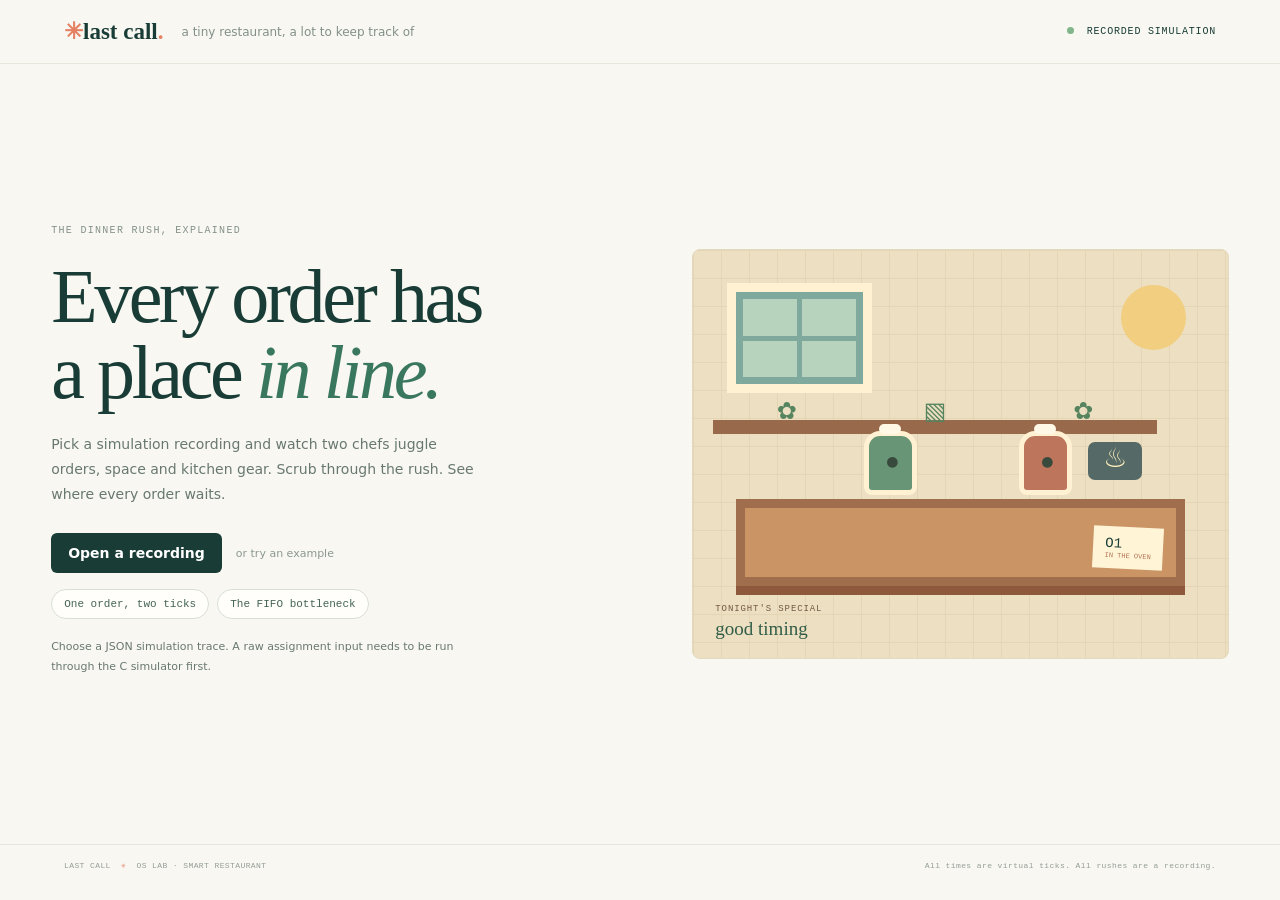
==== web/index.html @ d04eee97 "feat(viewer): add browser restaurant trace visualization" ====
<!doctype html>
<html lang="en">
<head>
  <meta charset="utf-8">
  <meta name="viewport" content="width=device-width, initial-scale=1">
  <meta name="theme-color" content="#153a35">
  <title>Last Call — Restaurant Simulator</title>
  <link rel="stylesheet" href="styles.css">
  <script src="app.js" defer></script>
</head>
<body>
  <header class="topbar">
    <a class="brand" href="#home" aria-label="Last Call home"><span class="brand-mark">✳</span><span>last call<span class="brand-dot">.</span></span></a>
    <span class="top-note">a tiny restaurant, a lot to keep track of</span>
    <span class="live-chip"><span></span> RECORDED SIMULATION</span>
  </header>

  <main id="app">
    <section id="welcome" class="welcome">
      <div class="welcome-copy">
        <span class="eyebrow">THE DINNER RUSH, EXPLAINED</span>
        <h1>Every order has<br>a place <em>in line.</em></h1>
        <p>Pick a simulation recording and watch two chefs juggle orders, space and kitchen gear. Scrub through the rush. See where every order waits.</p>
        <div class="welcome-actions">
          <label class="primary-button upload-button">Open a recording<input id="file-input" type="file" accept=".json,.txt,application/json,text/plain" multiple></label>
          <span class="or-label">or try an example</span>
        </div>
        <div id="example-list" class="example-list" aria-label="Example simulations"></div>
        <p class="file-hint">Choose a JSON simulation trace. A raw assignment input needs to be run through the C simulator first.</p>
      </div>
      <div class="welcome-art" aria-hidden="true">
        <div class="sun"></div><div class="art-window"><span></span><span></span><span></span><span></span></div>
        <div class="shelf"><i>✿</i><i>▧</i><i>✿</i></div>
        <div class="counter"></div><div class="chef chef-one"><b>●</b><i></i></div><div class="chef chef-two"><b>●</b><i></i></div>
        <div class="pot"><span>♨</span></div><div class="order-ticket">O1 <small>IN THE OVEN</small></div>
        <div class="art-caption">TONIGHT'S SPECIAL <b>good timing</b></div>
      </div>
    </section>

    <section id="simulator" class="simulator hidden" aria-label="Simulation viewer">
      <div class="sim-heading">
        <div><button id="back-button" class="back-button">← All cases</button><div class="title-row"><h1 id="run-title">Dinner service</h1><span id="origin-badge" class="origin-badge">SYNTHETIC EXAMPLE</span></div><p id="run-meta" class="run-meta"></p></div>
        <div class="header-buttons"><button id="load-more" class="secondary-button">＋ Load another</button><label class="icon-button" title="Download this trace">↓<input id="download-input" type="button" hidden></label></div>
      </div>
      <div class="sim-grid">
        <section class="scene-card card">
          <div class="card-heading"><div><span class="eyebrow">THE FLOOR</span><h2>Kitchen cam</h2></div><span id="time-chip" class="time-chip">TICK 0</span></div>
          <div class="restaurant-scene" id="restaurant-scene">
            <div class="scene-label label-pass">PICKUP PASS</div><div class="scene-label label-kitchen">KITCHEN</div>
            <div class="pass-shelf"><span>○</span><span>○</span><span>○</span></div>
            <div class="wall-tile tile-a"></div><div class="wall-tile tile-b"></div>
            <div class="kitchen-counter"></div>
            <div class="appliances" id="appliances"></div>
            <div class="chef-station station-one"><span class="station-name">CHEF 01</span><div id="chef-0" class="chef-token"><span class="chef-hat">✦</span><span class="chef-face">●</span><span class="chef-apron">O1</span></div><span id="chef-status-0" class="station-status">AT THE PASS</span></div>
            <div class="chef-station station-two"><span class="station-name">CHEF 02</span><div id="chef-1" class="chef-token chef-alt"><span class="chef-hat">✦</span><span class="chef-face">●</span><span class="chef-apron">—</span></div><span id="chef-status-1" class="station-status">AT THE PASS</span></div>
            <div class="tables-area"><span class="area-label">TABLES</span><div id="table-art" class="tables-art"></div></div>
            <div class="queue-area"><span class="area-label">WAITING FOR A CHEF</span><div id="queue-tokens" class="queue-tokens"></div></div>
            <div class="door"><span>IN</span><i>↘</i></div><div class="plant plant-one">♣</div><div class="plant plant-two">♣</div>
          </div>
          <div class="legend"><span><i class="dot dot-cooking"></i>Cooking</span><span><i class="dot dot-ready"></i>Ready</span><span><i class="dot dot-waiting"></i>Waiting</span><span><i class="dot dot-done"></i>Served</span></div>
        </section>

        <aside class="side-column">
          <section class="card orders-card"><div class="card-heading"><div><span class="eyebrow">THE TICKETS</span><h2>Orders <span id="order-count" class="count-pill">0</span></h2></div><button id="sort-button" class="text-button" title="Toggle order sorting">BY ARRIVAL ↕</button></div><div id="order-list" class="order-list"></div></section>
          <section class="card event-card"><div class="card-heading"><div><span class="eyebrow">FROM THE PASS</span><h2>What just happened</h2></div></div><div id="event-list" class="event-list"></div></section>
        </aside>

        <section class="card memory-card"><div class="card-heading"><div><span class="eyebrow">A2 · CONTIGUOUS ALLOCATION</span><h2>Restaurant space</h2></div><span class="micro-note">slots stay reserved until an order is done</span></div><div id="memory-pools" class="memory-pools"></div></section>
        <section class="card equipment-card"><div class="card-heading"><div><span class="eyebrow">A3 · SHARED EQUIPMENT</span><h2>Kitchen gear</h2></div><span id="resource-summary" class="micro-note"></span></div><div id="resource-list" class="resource-list"></div><div id="worker-evidence" class="worker-evidence hidden"></div></section>
      </div>

      <section class="card playback-card">
        <div class="playback-top"><div class="time-readout"><span class="eyebrow">SIMULATION TIME</span><strong id="time-display">00</strong><span class="time-unit">TICKS</span></div><div class="playback-controls"><button id="restart-button" class="control-button" aria-label="Restart" title="Restart">↺</button><button id="step-back-button" class="control-button" aria-label="Previous frame" title="Previous frame">←</button><button id="play-button" class="play-button" aria-label="Play">▶</button><button id="step-button" class="control-button" aria-label="Next frame" title="Next frame">→</button><button id="speed-button" class="speed-button" title="Change playback speed">1×</button></div><span id="frame-count" class="frame-count">FRAME 1 / 1</span></div>
        <input id="timeline" class="timeline" type="range" min="0" max="0" value="0" aria-label="Simulation frame">
        <div class="timeline-labels"><span>ORDER OF EVENTS</span><span id="timeline-end">END OF SERVICE</span></div>
      </section>
      <section class="results-strip"><div class="results-title"><span class="eyebrow">AFTER THE RUSH</span><strong>Run results</strong></div><div id="summary-stats" class="summary-stats"></div><button id="save-button" class="secondary-button save-button">↓ Save recording</button></section>
    </section>

    <div id="toast" class="toast" role="status" aria-live="polite"></div>
    <div id="case-modal" class="modal-backdrop hidden"><section class="case-modal card"><div class="card-heading"><div><span class="eyebrow">PICK A RECORDING</span><h2>Your dinner services</h2></div><button id="close-modal" class="control-button" aria-label="Close">×</button></div><div id="case-list" class="case-list"></div><label class="secondary-button upload-button modal-upload">＋ Open files<input id="modal-file-input" type="file" accept=".json,.txt,application/json,text/plain" multiple></label></section></div>
  </main>
  <footer><span>LAST CALL <i>✳</i> OS LAB · SMART RESTAURANT</span><span>All times are virtual ticks. All rushes are a recording.</span></footer>
</body>
</html>
---- web/styles.css ----
:root{--ink:#193d36;--paper:#f8f7f2;--card:#fffefa;--line:#e7e5dc;--green:#39775e;--muted:#829088;--mono:'Courier New',monospace;--serif:Georgia,serif;--sans:system-ui,sans-serif}*{box-sizing:border-box}body{margin:0;background:var(--paper);color:var(--ink);font:14px var(--sans)}.topbar{height:64px;display:flex;align-items:center;padding:0 5vw;border-bottom:1px solid var(--line);gap:18px}.brand{font:600 23px var(--serif);color:var(--ink);text-decoration:none}.brand-mark,.brand-dot{color:#e58163}.top-note{font-size:12px;color:var(--muted)}.live-chip{margin-left:auto;font:10px var(--mono);letter-spacing:.08em}.live-chip span{display:inline-block;width:7px;height:7px;border-radius:50%;background:#81b58b;margin-right:6px}.welcome,.simulator{max-width:1300px;margin:auto;padding:36px 4vw}.welcome{min-height:calc(100vh - 120px);display:grid;grid-template-columns:1fr .9fr;gap:45px;align-items:center}.eyebrow{font:10px var(--mono);letter-spacing:.13em;color:#849188}.welcome h1{font:500 clamp(48px,6vw,76px)/1 Georgia,serif;letter-spacing:-.045em;margin:22px 0}.welcome h1 em{color:var(--green)}.welcome-copy>p{max-width:430px;line-height:1.8;color:#687870}.welcome-actions{display:flex;align-items:center;gap:14px;margin-top:26px}.primary-button,.play-button{background:var(--ink);color:white;border:0;border-radius:6px;padding:12px 17px;font-weight:600;cursor:pointer}.upload-button{position:relative;overflow:hidden;display:inline-flex}.upload-button input{position:absolute;inset:0;opacity:0;cursor:pointer}.or-label,.file-hint{font-size:11px;color:#8b9890}.example-list{display:flex;gap:8px;flex-wrap:wrap;margin-top:16px}.example-chip{border:1px solid #d8dfd5;background:#fffefa;color:#456456;border-radius:18px;padding:8px 12px;font:11px var(--mono);cursor:pointer}.example-chip:hover{background:#e3f0e4}.file-hint{max-width:390px;line-height:1.6;margin-top:18px}.welcome-art{height:410px;position:relative;overflow:hidden;border:1px solid #e3d9bf;border-radius:8px;background-color:#eddfc1;background-image:linear-gradient(#e4d5b5 1px,transparent 1px),linear-gradient(90deg,#e4d5b5 1px,transparent 1px);background-size:28px 28px;image-rendering:pixelated}.sun{position:absolute;right:42px;top:35px;width:65px;height:65px;border-radius:50%;background:#f1ce80}.art-window{position:absolute;left:34px;top:33px;width:145px;height:110px;background:#80a99e;border:9px solid #fff1d1;display:grid;grid-template-columns:1fr 1fr;gap:5px;padding:7px}.art-window span{background:#b8d3bd}.shelf{position:absolute;top:170px;left:20px;width:83%;height:14px;background:#98694b;display:flex;justify-content:space-around}.shelf i{font-style:normal;font-size:24px;transform:translateY(-23px);color:#55845f}.counter{position:absolute;left:8%;right:8%;bottom:72px;height:87px;border:9px solid #a16e4d;background:#ca9464;box-shadow:0 9px #8e583d}.chef{position:absolute;bottom:163px;width:53px;height:64px;border:5px solid #fff1d1;border-radius:16px 16px 8px 8px;background:#689575}.chef b{position:absolute;top:17px;left:17px;color:#38493d}.chef i{position:absolute;top:-12px;left:10px;width:22px;height:10px;background:#fff8e7;border-radius:7px}.chef-one{left:32%}.chef-two{left:61%;background:#bd765c}.pot{position:absolute;right:16%;bottom:178px;width:54px;height:38px;border-radius:7px;background:#556967;text-align:center;color:#fff0bd;font-size:27px}.order-ticket{position:absolute;right:12%;bottom:89px;padding:9px 12px;background:#fff4d6;font:14px var(--mono);transform:rotate(3deg)}.order-ticket small{display:block;color:#b57457;font-size:7px}.art-caption{position:absolute;bottom:18px;left:22px;font:9px var(--mono);color:#735943;letter-spacing:.1em}.art-caption b{display:block;margin-top:4px;font:19px Georgia;color:#315d48;letter-spacing:0}.hidden{display:none!important}.simulator{padding-top:26px}.sim-heading{display:flex;justify-content:space-between;align-items:center;margin-bottom:19px}.back-button,.text-button{border:0;background:none;color:#76847c;cursor:pointer;font:11px var(--mono);padding:0}.back-button{margin-bottom:12px}.title-row{display:flex;align-items:center;gap:12px}.title-row h1{font:500 34px Georgia;margin:0}.origin-badge{font:9px var(--mono);border:1px solid #edd997;color:#8b7644;background:#fbf4dc;border-radius:12px;padding:5px 8px}.origin-badge.recorded{color:#477558;border-color:#b9d9bc;background:#e9f4e8}.run-meta{color:#788780;font:10px var(--mono);margin:6px 0 0}.header-buttons{display:flex;gap:8px}.secondary-button,.icon-button{background:#fffefa;color:var(--ink);border:1px solid var(--line);border-radius:6px;padding:10px 13px;font-size:11px;cursor:pointer}.icon-button{width:38px;font-size:18px}.sim-grid{display:grid;grid-template-columns:minmax(0,1.7fr) minmax(260px,.8fr);gap:13px}.card{background:var(--card);border:1px solid var(--line);border-radius:8px;box-shadow:0 2px 5px #153a3507}.scene-card{grid-row:span 2;padding:17px}.card-heading{display:flex;justify-content:space-between;align-items:center;margin-bottom:13px}.card-heading h2{font:500 20px Georgia;margin:4px 0}.time-chip,.count-pill{background:#eff3e9;padding:5px 8px;border-radius:4px;color:#55735e;font:9px var(--mono)}.restaurant-scene{height:320px;position:relative;overflow:hidden;border:1px solid #e8dbbc;background-color:#f2e8d1;background-image:linear-gradient(#e9ddc3 1px,transparent 1px),linear-gradient(90deg,#e9ddc3 1px,transparent 1px);background-size:26px 26px}.scene-label,.area-label,.station-name,.station-status{font:8px var(--mono);letter-spacing:.1em;color:#7b755f}.label-pass{position:absolute;top:12px;left:16px}.pass-shelf{position:absolute;top:29px;left:13px;right:13px;height:23px;background:#a97752;color:#ffe9c1;display:flex;justify-content:space-around}.label-kitchen{position:absolute;top:69px;left:16px}.kitchen-counter{position:absolute;top:87px;left:10px;right:10px;height:89px;border:7px solid #9e694c;background:#d3a075}.appliances{position:absolute;right:14px;top:95px;display:flex;gap:6px}.appliance{width:53px;height:45px;background:#fff1d2;border:3px solid #9c805d;text-align:center;padding:4px 2px;color:#77654e;font:7px var(--mono)}.appliance .app-icon{display:block;font-size:15px;color:#64806a}.appliance.occupied{background:#ffe3a7;border-color:#d7834e}.chef-station{position:absolute;top:192px;width:94px;text-align:center}.station-one{left:22%}.station-two{left:53%}.station-name{display:block;margin-bottom:6px}.chef-token{width:46px;height:51px;margin:auto;position:relative;background:#6e9a73;border:4px solid #fff3d9;border-radius:13px 13px 8px 8px;box-shadow:0 3px #bc9a6f}.chef-alt{background:#bb765d}.chef-hat{position:absolute;top:-8px;left:12px;background:#fff8e7;border-radius:8px 8px 2px 2px;padding:1px 5px;color:#788c70}.chef-face{position:absolute;top:15px;left:18px;color:#384f3c}.chef-apron{position:absolute;bottom:3px;left:9px;color:white;font:8px var(--mono)}.station-status{display:block;margin-top:6px;font-size:7px}.chef-token.cooking{animation:bob .6s ease-in-out infinite alternate}.chef-token.blocked{filter:grayscale(.55);opacity:.7}.tables-area{position:absolute;bottom:15px;left:12px}.tables-art{display:flex;gap:6px;margin-top:5px}.table-mini{width:47px;height:22px;background:#c58d62;border:3px solid #956344;position:relative}.table-mini:before,.table-mini:after{content:'';position:absolute;bottom:-7px;width:4px;height:6px;background:#76543d}.table-mini:after{right:3px}.table-mini.used{background:#e7c66e}.queue-area{position:absolute;right:14px;bottom:13px;text-align:right}.queue-tokens{display:flex;gap:5px;justify-content:flex-end;margin-top:5px}.queue-token{background:#ffdfbf;border:1px solid #e6aa77;border-radius:4px;padding:5px 7px;font:9px var(--mono)}.door{position:absolute;bottom:0;left:46%;width:41px;height:77px;background:#a77a57;border:5px solid #f5e8cc;text-align:center;padding-top:7px;color:#fff0d8;font:8px var(--mono)}.door i{display:block;font-size:20px;font-style:normal}.plant{position:absolute;bottom:14px;color:#558263;font-size:23px}.plant-one{left:43%}.plant-two{right:3%}.legend{display:flex;gap:19px;padding-top:12px;color:#78857d;font-size:10px}.dot{display:inline-block;width:8px;height:8px;border-radius:3px;margin-right:5px}.dot-cooking{background:#6e9a73}.dot-ready{background:#80b6a0}.dot-waiting{background:#eab568}.dot-done{background:#aaa}.side-column{display:flex;flex-direction:column;gap:13px}.orders-card,.event-card,.memory-card,.equipment-card{padding:16px}.count-pill{margin-left:5px}.text-button{font-size:8px}.order-list{max-height:180px;overflow:auto}.order-row{display:grid;grid-template-columns:37px 1fr auto;gap:8px;align-items:center;padding:9px 0;border-top:1px solid #f0eee5}.order-stamp{font:10px var(--mono);color:#456859}.order-detail{font-size:10px;color:#849087}.state-badge{font:8px var(--mono);border-radius:10px;padding:4px 7px;background:#eff3e9;color:#53705b}.state-RUNNING{background:#e2f0df;color:#3f754c}.state-READY{background:#e4f2ed;color:#45816a}.state-BLOCKED_MEMORY,.state-BLOCKED_RESOURCE{background:#fbedd7;color:#a27135}.state-TERMINATED{background:#eee;color:#777}.state-NEW{background:#eff0f4;color:#70758a}.event-card{min-height:135px}.event-list{max-height:150px;overflow:auto}.event-row{display:grid;grid-template-columns:31px 1fr;gap:7px;padding:6px 0;border-top:1px solid #f0eee5;font-size:10px;line-height:1.45}.event-time{font:9px var(--mono);color:#b17857}.event-type{font:8px var(--mono);color:#597b66}.memory-card{grid-column:1}.micro-note{color:#919b93;font-size:9px}.memory-pools{display:grid;grid-template-columns:1fr 1fr;gap:20px}.pool-name{display:flex;justify-content:space-between;font:9px var(--mono);margin:4px 0 7px}.pool-slots{display:flex;gap:4px}.memory-slot{flex:1;min-width:20px;height:38px;border:1px solid #d8ddd3;background:#f5f6ef;border-radius:4px;display:grid;place-content:center;text-align:center;font:8px var(--mono);color:#506f59}.memory-slot.owned{background:#dcebd8;border-color:#a9c59f}.memory-slot.table-owned{background:#f4e5c4;border-color:#dac286}.memory-slot span{font-size:6px;color:#818b7c;margin-top:2px}.equipment-card{grid-column:2}.resource-list{display:grid;grid-template-columns:repeat(2,1fr);gap:7px}.resource-tile{border:1px solid var(--line);border-radius:5px;padding:9px;min-height:55px;background:#fffdf7}.resource-tile.held{background:#fff2d7;border-color:#e1bd79}.resource-name{font:8px var(--mono);color:#64786b}.resource-owner{font-size:10px;margin-top:5px;color:#9a8050}.resource-owner strong{color:var(--ink)}.worker-evidence{border-top:1px solid var(--line);margin-top:10px;padding-top:9px;font:8px/1.7 var(--mono);color:#738176}.playback-card{padding:13px 18px;margin-top:13px}.playback-top{display:flex;align-items:center;gap:20px}.time-readout{display:grid;grid-template-columns:auto auto auto;align-items:baseline;gap:6px;min-width:170px}.time-readout .eyebrow{grid-column:1/-1}.time-readout strong{font:25px var(--mono)}.time-unit,.frame-count{font:8px var(--mono);color:#88958d}.playback-controls{display:flex;align-items:center;gap:5px}.control-button,.speed-button{background:#fffefa;border:1px solid var(--line);width:31px;height:30px;border-radius:5px;color:#597064;font-size:14px;cursor:pointer}.play-button{padding:7px 14px;border-radius:5px}.speed-button{width:42px;font:9px var(--mono)}.frame-count{margin-left:auto}.timeline{display:block;width:100%;height:14px;margin:12px 0 4px;accent-color:#52866b;cursor:pointer}.timeline-labels{display:flex;justify-content:space-between;color:#97a199;font:8px var(--mono);letter-spacing:.06em}.results-strip{display:flex;align-items:center;gap:20px;padding:16px 3px 8px}.results-title{min-width:115px}.results-title strong{display:block;font:17px Georgia;margin-top:3px}.summary-stats{display:flex;gap:0;flex:1}.stat{padding:0 14px;border-left:1px solid var(--line)}.stat:first-child{border:0;padding-left:0}.stat span{display:block;font:8px var(--mono);color:#8d9891}.stat strong{display:block;font:17px Georgia;margin-top:4px}.save-button{white-space:nowrap}.toast{position:fixed;bottom:25px;left:50%;transform:translate(-50%,15px);padding:11px 16px;border-radius:6px;background:#183c36;color:white;font-size:11px;opacity:0;pointer-events:none;transition:.2s;z-index:10}.toast.show{opacity:1;transform:translate(-50%,0)}.modal-backdrop{position:fixed;inset:0;background:#183c3666;z-index:8;display:grid;place-items:center;padding:18px}.case-modal{width:min(490px,100%);padding:20px}.case-list{max-height:45vh;overflow:auto;margin-bottom:14px}.case-choice{width:100%;text-align:left;background:white;border:1px solid var(--line);padding:12px;margin-top:7px;border-radius:6px;cursor:pointer;color:var(--ink)}.case-choice:hover{background:#f3f5ec}.case-choice small{display:block;color:#89948d;margin-top:5px;font:9px var(--mono)}.modal-upload{cursor:pointer}footer{border-top:1px solid var(--line);padding:16px 5vw;display:flex;justify-content:space-between;color:#939d95;font:8px var(--mono);letter-spacing:.05em}footer i{color:#e58163;font-style:normal;margin:0 5px}@keyframes bob{to{transform:translateY(-3px)}}@media(max-width:850px){.welcome{grid-template-columns:1fr;gap:8px;padding-top:28px}.welcome-art{height:330px;max-width:550px;width:100%;margin:auto}.sim-grid{grid-template-columns:1fr}.scene-card{grid-row:auto}.memory-card,.equipment-card{grid-column:auto}.side-column{display:grid;grid-template-columns:1fr 1fr}.summary-stats{overflow-x:auto}.stat{white-space:nowrap}}@media(max-width:570px){.top-note{display:none}.welcome h1{font-size:53px}.welcome-art{height:280px}.sim-heading{align-items:flex-start}.title-row{display:block}.title-row h1{font-size:28px}.origin-badge{display:inline-block;margin-top:7px}.header-buttons .secondary-button{font-size:0}.header-buttons .secondary-button:after{content:'＋';font-size:16px}.restaurant-scene{height:300px}.appliance{width:46px}.side-column{grid-template-columns:1fr}.playback-top{gap:9px;flex-wrap:wrap}.time-readout{min-width:115px}.frame-count{font-size:7px}.results-strip{flex-wrap:wrap;gap:12px}.summary-stats{order:3;width:100%;flex-basis:100%}.stat{padding:0 9px}footer{gap:10px;line-height:1.6}footer span:last-child{text-align:right}}
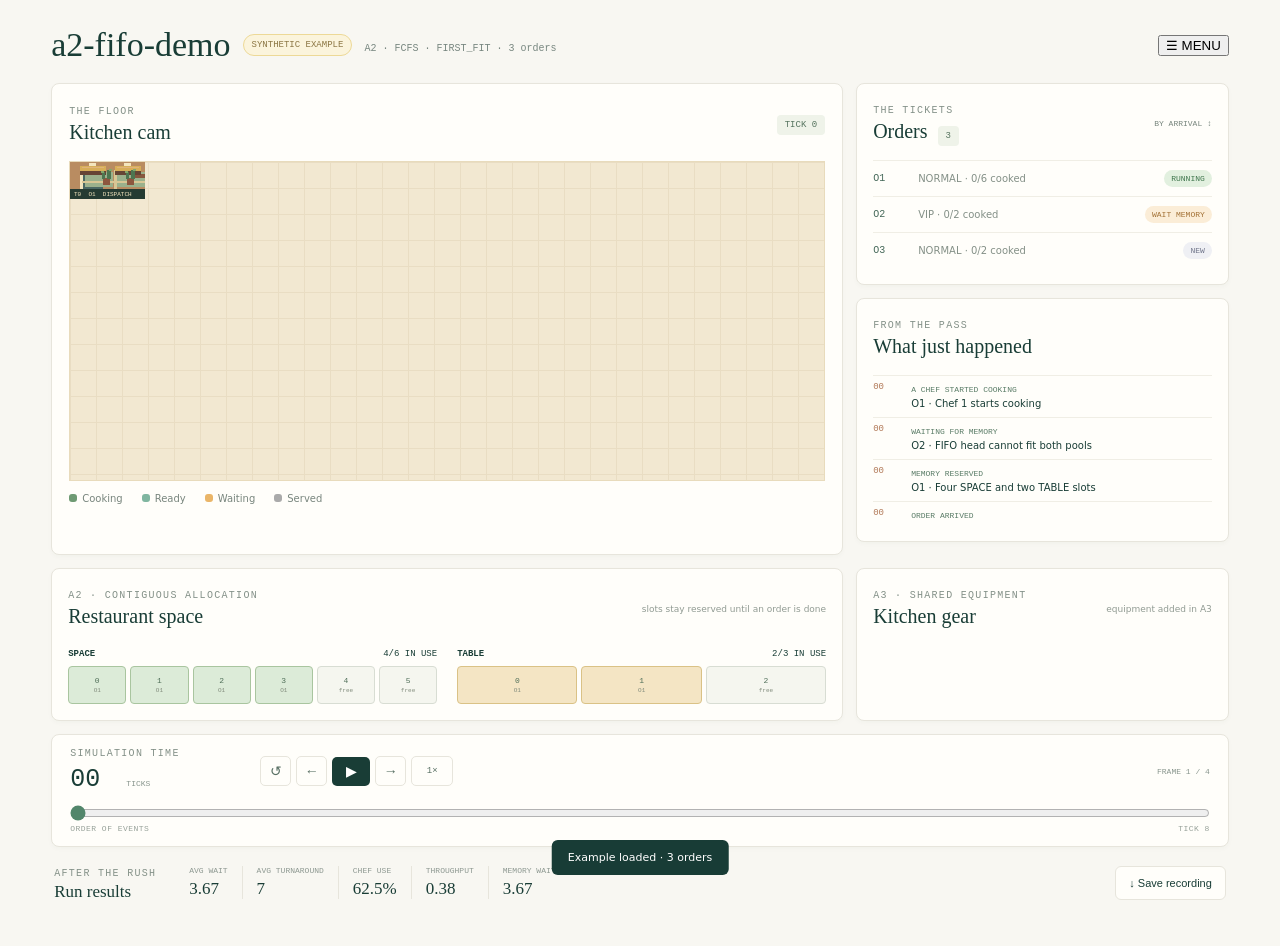
==== commit b1be5e54: "fix(viewer): load bundled examples from file URLs" ====
--- a/web/index.html
+++ b/web/index.html
@@ -6,57 +6,22 @@
   <meta name="theme-color" content="#153a35">
   <title>Last Call — Restaurant Simulator</title>
   <link rel="stylesheet" href="styles.css">
+  <script src="examples.js" defer></script>
   <script src="app.js" defer></script>
 </head>
 <body>
-  <header class="topbar">
-    <a class="brand" href="#home" aria-label="Last Call home"><span class="brand-mark">✳</span><span>last call<span class="brand-dot">.</span></span></a>
-    <span class="top-note">a tiny restaurant, a lot to keep track of</span>
-    <span class="live-chip"><span></span> RECORDED SIMULATION</span>
-  </header>
+  <main id="app">
+    <section id="welcome" class="welcome hidden"><label class="primary-button upload-button">Open a recording<input id="file-input" type="file" accept=".json,.txt,application/json,text/plain" multiple></label><div id="example-list" class="example-list" aria-label="Example simulations"></div></section>
 
-  <main id="app">
-    <section id="welcome" class="welcome">
-      <div class="welcome-copy">
-        <span class="eyebrow">THE DINNER RUSH, EXPLAINED</span>
-        <h1>Every order has<br>a place <em>in line.</em></h1>
-        <p>Pick a simulation recording and watch two chefs juggle orders, space and kitchen gear. Scrub through the rush. See where every order waits.</p>
-        <div class="welcome-actions">
-          <label class="primary-button upload-button">Open a recording<input id="file-input" type="file" accept=".json,.txt,application/json,text/plain" multiple></label>
-          <span class="or-label">or try an example</span>
-        </div>
-        <div id="example-list" class="example-list" aria-label="Example simulations"></div>
-        <p class="file-hint">Choose a JSON simulation trace. A raw assignment input needs to be run through the C simulator first.</p>
-      </div>
-      <div class="welcome-art" aria-hidden="true">
-        <div class="sun"></div><div class="art-window"><span></span><span></span><span></span><span></span></div>
-        <div class="shelf"><i>✿</i><i>▧</i><i>✿</i></div>
-        <div class="counter"></div><div class="chef chef-one"><b>●</b><i></i></div><div class="chef chef-two"><b>●</b><i></i></div>
-        <div class="pot"><span>♨</span></div><div class="order-ticket">O1 <small>IN THE OVEN</small></div>
-        <div class="art-caption">TONIGHT'S SPECIAL <b>good timing</b></div>
-      </div>
-    </section>
-
-    <section id="simulator" class="simulator hidden" aria-label="Simulation viewer">
+    <section id="simulator" class="simulator" aria-label="Simulation viewer">
       <div class="sim-heading">
-        <div><button id="back-button" class="back-button">← All cases</button><div class="title-row"><h1 id="run-title">Dinner service</h1><span id="origin-badge" class="origin-badge">SYNTHETIC EXAMPLE</span></div><p id="run-meta" class="run-meta"></p></div>
-        <div class="header-buttons"><button id="load-more" class="secondary-button">＋ Load another</button><label class="icon-button" title="Download this trace">↓<input id="download-input" type="button" hidden></label></div>
+        <div class="title-row"><h1 id="run-title">Dinner service</h1><span id="origin-badge" class="origin-badge">SYNTHETIC EXAMPLE</span><span id="run-meta" class="run-meta"></span></div>
+        <div class="header-buttons"><button id="load-more" class="menu-button">☰ MENU</button></div>
       </div>
       <div class="sim-grid">
         <section class="scene-card card">
           <div class="card-heading"><div><span class="eyebrow">THE FLOOR</span><h2>Kitchen cam</h2></div><span id="time-chip" class="time-chip">TICK 0</span></div>
-          <div class="restaurant-scene" id="restaurant-scene">
-            <div class="scene-label label-pass">PICKUP PASS</div><div class="scene-label label-kitchen">KITCHEN</div>
-            <div class="pass-shelf"><span>○</span><span>○</span><span>○</span></div>
-            <div class="wall-tile tile-a"></div><div class="wall-tile tile-b"></div>
-            <div class="kitchen-counter"></div>
-            <div class="appliances" id="appliances"></div>
-            <div class="chef-station station-one"><span class="station-name">CHEF 01</span><div id="chef-0" class="chef-token"><span class="chef-hat">✦</span><span class="chef-face">●</span><span class="chef-apron">O1</span></div><span id="chef-status-0" class="station-status">AT THE PASS</span></div>
-            <div class="chef-station station-two"><span class="station-name">CHEF 02</span><div id="chef-1" class="chef-token chef-alt"><span class="chef-hat">✦</span><span class="chef-face">●</span><span class="chef-apron">—</span></div><span id="chef-status-1" class="station-status">AT THE PASS</span></div>
-            <div class="tables-area"><span class="area-label">TABLES</span><div id="table-art" class="tables-art"></div></div>
-            <div class="queue-area"><span class="area-label">WAITING FOR A CHEF</span><div id="queue-tokens" class="queue-tokens"></div></div>
-            <div class="door"><span>IN</span><i>↘</i></div><div class="plant plant-one">♣</div><div class="plant plant-two">♣</div>
-          </div>
+          <div class="restaurant-scene"><canvas id="game-canvas" aria-label="Pixel-art top-down restaurant. Order names and states are also listed below."></canvas></div>
           <div class="legend"><span><i class="dot dot-cooking"></i>Cooking</span><span><i class="dot dot-ready"></i>Ready</span><span><i class="dot dot-waiting"></i>Waiting</span><span><i class="dot dot-done"></i>Served</span></div>
         </section>
 
@@ -78,8 +43,7 @@
     </section>
 
     <div id="toast" class="toast" role="status" aria-live="polite"></div>
-    <div id="case-modal" class="modal-backdrop hidden"><section class="case-modal card"><div class="card-heading"><div><span class="eyebrow">PICK A RECORDING</span><h2>Your dinner services</h2></div><button id="close-modal" class="control-button" aria-label="Close">×</button></div><div id="case-list" class="case-list"></div><label class="secondary-button upload-button modal-upload">＋ Open files<input id="modal-file-input" type="file" accept=".json,.txt,application/json,text/plain" multiple></label></section></div>
+    <div id="case-modal" class="modal-backdrop hidden"><section class="case-modal card"><div class="card-heading"><h2>Choose a recording</h2><button id="close-modal" class="control-button" aria-label="Close">×</button></div><div id="case-list" class="case-list"></div><label class="secondary-button upload-button modal-upload">＋ Open recording<input id="modal-file-input" type="file" accept=".json,.txt,application/json,text/plain" multiple></label></section></div>
   </main>
-  <footer><span>LAST CALL <i>✳</i> OS LAB · SMART RESTAURANT</span><span>All times are virtual ticks. All rushes are a recording.</span></footer>
 </body>
 </html>
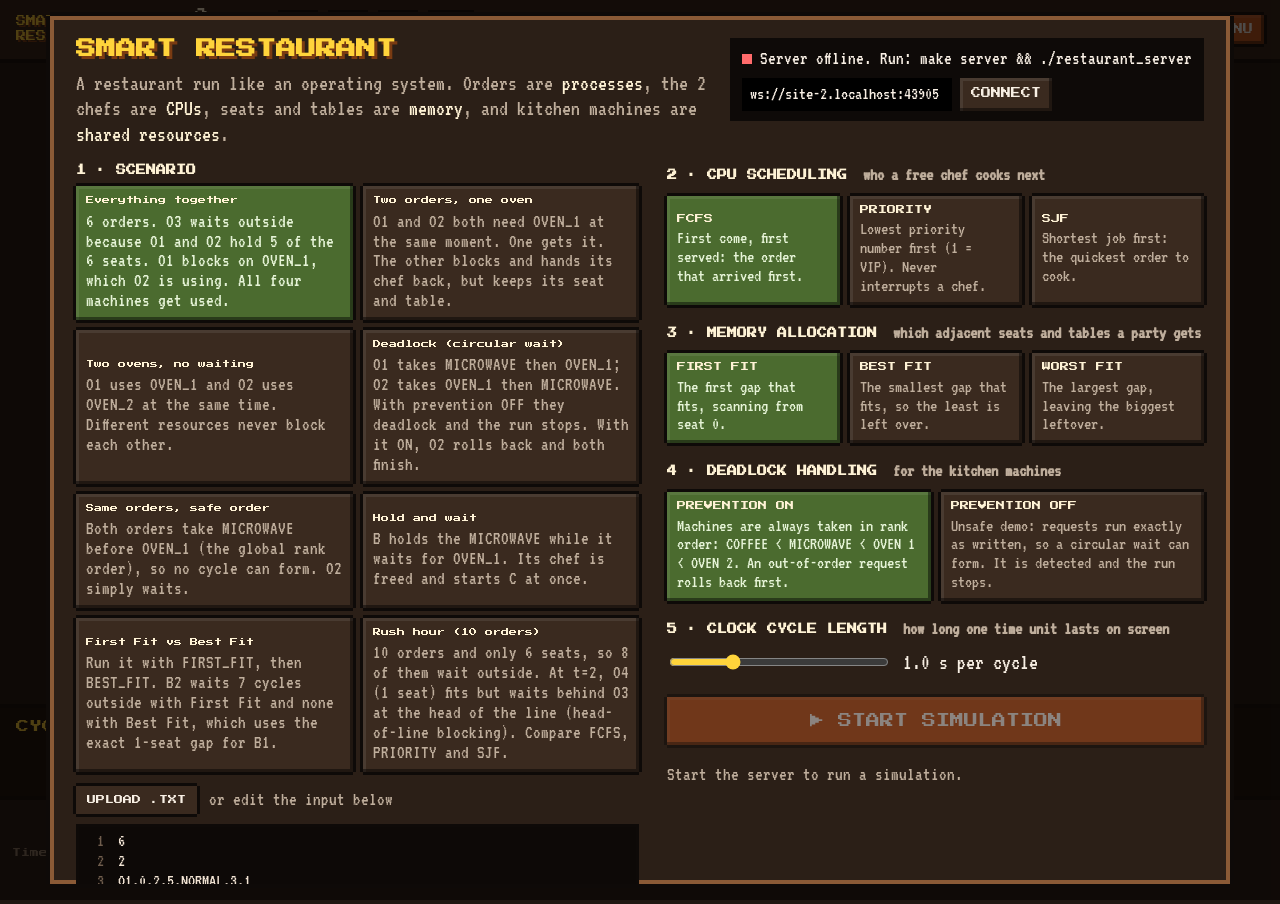
==== commit 11a9f38f: "feat(web): add pixel-art restaurant visualiser A full-screen pixel restaurant driven by restaurant_s" ====
--- a/web/index.html
+++ b/web/index.html
@@ -1,49 +1,181 @@
 <!doctype html>
 <html lang="en">
 <head>
-  <meta charset="utf-8">
-  <meta name="viewport" content="width=device-width, initial-scale=1">
-  <meta name="theme-color" content="#153a35">
-  <title>Last Call — Restaurant Simulator</title>
-  <link rel="stylesheet" href="styles.css">
-  <script src="examples.js" defer></script>
-  <script src="app.js" defer></script>
+<meta charset="utf-8">
+<meta name="viewport" content="width=device-width, initial-scale=1">
+<title>Smart Restaurant Simulator</title>
+<link rel="preconnect" href="https://fonts.googleapis.com">
+<link rel="preconnect" href="https://fonts.gstatic.com" crossorigin>
+<link href="https://fonts.googleapis.com/css2?family=Press+Start+2P&family=VT323&display=swap" rel="stylesheet">
+<link rel="stylesheet" href="style.css">
 </head>
 <body>
-  <main id="app">
-    <section id="welcome" class="welcome hidden"><label class="primary-button upload-button">Open a recording<input id="file-input" type="file" accept=".json,.txt,application/json,text/plain" multiple></label><div id="example-list" class="example-list" aria-label="Example simulations"></div></section>
+<div id="app">
+  <header id="hud">
+    <div class="brand">SMART<br>RESTAURANT</div>
+    <div class="clock" title="Simulated time: one cycle = one time unit">
+      <div class="clock-top"><span class="clock-label">CLOCK<br>CYCLE</span><span id="clockT">0</span><span id="clockEnd" class="muted">/ 0</span></div>
+      <div class="cycle-bar"><div id="cycleFill"></div></div>
+    </div>
+    <div class="controls">
+      <button id="btnRestart" title="Restart (R)" aria-label="Restart">⏮</button>
+      <button id="btnBack" title="Previous cycle (←)" aria-label="Previous cycle">◀</button>
+      <button id="btnPlay" class="primary" title="Play / pause (Space)" aria-label="Play">▶</button>
+      <button id="btnStep" title="Next cycle (→)" aria-label="Next cycle">▶|</button>
+    </div>
+    <label class="speed" title="How long one clock cycle lasts (− / +)">
+      <span class="speed-label">CYCLE<br>LENGTH</span>
+      <input id="speed" type="range" min="0.25" max="3" step="0.25" value="1">
+      <span id="speedVal">1.0 s/cycle</span>
+    </label>
+    <div class="badges" id="badges"></div>
+    <div class="toggles">
+      <button id="btnLog" title="Event log, orders, legend (L)">LOG</button>
+      <button id="btnGantt" class="on" title="Timeline (G)">TIMELINE</button>
+      <button id="btnMenu" class="primary" title="Settings (M)">MENU</button>
+    </div>
+  </header>
 
-    <section id="simulator" class="simulator" aria-label="Simulation viewer">
-      <div class="sim-heading">
-        <div class="title-row"><h1 id="run-title">Dinner service</h1><span id="origin-badge" class="origin-badge">SYNTHETIC EXAMPLE</span><span id="run-meta" class="run-meta"></span></div>
-        <div class="header-buttons"><button id="load-more" class="menu-button">☰ MENU</button></div>
+  <main id="stage">
+    <div id="sceneWrap"><canvas id="scene" aria-label="Restaurant scene"></canvas></div>
+    <aside id="drawer" hidden>
+      <div class="tabs">
+        <button data-tab="log" class="on">EVENT LOG</button>
+        <button data-tab="orders">ORDERS</button>
+        <button data-tab="legend">LEGEND</button>
       </div>
-      <div class="sim-grid">
-        <section class="scene-card card">
-          <div class="card-heading"><div><span class="eyebrow">THE FLOOR</span><h2>Kitchen cam</h2></div><span id="time-chip" class="time-chip">TICK 0</span></div>
-          <div class="restaurant-scene"><canvas id="game-canvas" aria-label="Pixel-art top-down restaurant. Order names and states are also listed below."></canvas></div>
-          <div class="legend"><span><i class="dot dot-cooking"></i>Cooking</span><span><i class="dot dot-ready"></i>Ready</span><span><i class="dot dot-waiting"></i>Waiting</span><span><i class="dot dot-done"></i>Served</span></div>
-        </section>
+      <div id="tab-log" class="tab"></div>
+      <div id="tab-orders" class="tab" hidden></div>
+      <div id="tab-legend" class="tab" hidden>
+        <h3>Who is who</h3>
+        <dl class="legend">
+          <dt>Customers</dt><dd>One party per order. Party size = seats needed (SPACE_REQ). Shirt colour = the order's colour, used everywhere.</dd>
+          <dt>Sign "3s 2t"</dt><dd>The party needs 3 seats side by side and 2 tables side by side.</dd>
+          <dt>Street</dt><dd>The memory queue (FIFO). Only the head of the line is tried; if it doesn't fit, everyone behind it waits.</dd>
+          <dt>Seats 0–5</dt><dd>The SPACE pool. A party sits on adjacent seats. Yellow dashed boxes = free gaps, green box = the gap the allocator chose.</dd>
+          <dt>Tables T0–T2</dt><dd>The TABLE pool. A table in the order's colour belongs to it. 0 tables = takeaway (a paper bag).</dd>
+          <dt>Ready queue</dt><dd>Tickets in the order the scheduler will pick them. The highlighted line on each ticket is what the scheduler looks at.</dd>
+          <dt>Chefs</dt><dd>The 2 CPUs. The bubble shows the order being cooked and its progress. A chef walks to a machine while the order uses it.</dd>
+          <dt>Machines</dt><dd>Shared resources, one user at a time. Light: green = free, red = in use, grey = not in this scenario. The badge shows the holder.</dd>
+          <dt>Red tags above a machine</dt><dd>Orders blocked waiting for that machine, first in line on the left. They keep their seats and anything they hold.</dd>
+          <dt>Wall clock</dt><dd>The hand sweeps once per clock cycle.</dd>
+        </dl>
+        <h3>Keys</h3>
+        <dl class="legend keys">
+          <dt>Space</dt><dd>play / pause</dd><dt>← →</dt><dd>previous / next cycle</dd>
+          <dt>− +</dt><dd>slower / faster</dd><dt>R</dt><dd>restart</dd>
+          <dt>M</dt><dd>menu</dd><dt>L</dt><dd>log</dd><dt>G</dt><dd>timeline</dd>
+        </dl>
+      </div>
+    </aside>
+  </main>
 
-        <aside class="side-column">
-          <section class="card orders-card"><div class="card-heading"><div><span class="eyebrow">THE TICKETS</span><h2>Orders <span id="order-count" class="count-pill">0</span></h2></div><button id="sort-button" class="text-button" title="Toggle order sorting">BY ARRIVAL ↕</button></div><div id="order-list" class="order-list"></div></section>
-          <section class="card event-card"><div class="card-heading"><div><span class="eyebrow">FROM THE PASS</span><h2>What just happened</h2></div></div><div id="event-list" class="event-list"></div></section>
-        </aside>
+  <section id="caption" aria-live="polite">
+    <div id="captionHead">CYCLE 0</div>
+    <ul id="captionList"><li class="quiet">Pick a scenario and press START.</li></ul>
+  </section>
+  <footer id="ganttWrap"><canvas id="gantt" aria-label="Timeline"></canvas></footer>
+</div>
 
-        <section class="card memory-card"><div class="card-heading"><div><span class="eyebrow">A2 · CONTIGUOUS ALLOCATION</span><h2>Restaurant space</h2></div><span class="micro-note">slots stay reserved until an order is done</span></div><div id="memory-pools" class="memory-pools"></div></section>
-        <section class="card equipment-card"><div class="card-heading"><div><span class="eyebrow">A3 · SHARED EQUIPMENT</span><h2>Kitchen gear</h2></div><span id="resource-summary" class="micro-note"></span></div><div id="resource-list" class="resource-list"></div><div id="worker-evidence" class="worker-evidence hidden"></div></section>
+<div id="menu" class="modal">
+  <div class="panel menu">
+    <div class="menu-head">
+      <div>
+        <h1>SMART RESTAURANT</h1>
+        <p class="sub">A restaurant run like an operating system. Orders are <b>processes</b>, the 2 chefs are <b>CPUs</b>, seats and tables are <b>memory</b>, and kitchen machines are <b>shared resources</b>.</p>
       </div>
+      <div class="server">
+        <div><span id="srvDot" class="dot"></span><span id="srvText">connecting…</span></div>
+        <div class="server-row"><input id="srvUrl" aria-label="Server address"><button id="srvConnect">CONNECT</button></div>
+      </div>
+    </div>
+    <div class="menu-grid">
+      <section class="col">
+        <h2>1 · SCENARIO</h2>
+        <div id="scenarioList" class="scenario-list"></div>
+        <div class="file-row">
+          <label class="btn">UPLOAD .TXT<input type="file" id="fileInput" accept=".txt,text/plain" hidden></label>
+          <span class="hint">or edit the input below</span>
+        </div>
+        <div class="editor"><pre id="lineNos" aria-hidden="true"></pre><textarea id="ordersText" spellcheck="false" aria-label="Orders input"></textarea></div>
+        <div id="inputError" class="error" hidden></div>
+      </section>
+      <section class="col">
+        <h2>2 · CPU SCHEDULING <small>who a free chef cooks next</small></h2>
+        <div class="choices" data-group="scheduler">
+          <button data-value="FCFS"><b>FCFS</b><span>First come, first served: the order that arrived first.</span></button>
+          <button data-value="PRIORITY"><b>PRIORITY</b><span>Lowest priority number first (1 = VIP). Never interrupts a chef.</span></button>
+          <button data-value="SJF"><b>SJF</b><span>Shortest job first: the quickest order to cook.</span></button>
+        </div>
+        <h2>3 · MEMORY ALLOCATION <small>which adjacent seats and tables a party gets</small></h2>
+        <div class="choices" data-group="allocator">
+          <button data-value="FIRST_FIT"><b>FIRST FIT</b><span>The first gap that fits, scanning from seat 0.</span></button>
+          <button data-value="BEST_FIT"><b>BEST FIT</b><span>The smallest gap that fits, so the least is left over.</span></button>
+          <button data-value="WORST_FIT"><b>WORST FIT</b><span>The largest gap, leaving the biggest leftover.</span></button>
+        </div>
+        <h2>4 · DEADLOCK HANDLING <small>for the kitchen machines</small></h2>
+        <div class="choices two" data-group="deadlock">
+          <button data-value="on"><b>PREVENTION ON</b><span>Machines are always taken in rank order: COFFEE &lt; MICROWAVE &lt; OVEN 1 &lt; OVEN 2. An out-of-order request rolls back first.</span></button>
+          <button data-value="off"><b>PREVENTION OFF</b><span>Unsafe demo: requests run exactly as written, so a circular wait can form. It is detected and the run stops.</span></button>
+        </div>
+        <h2>5 · CLOCK CYCLE LENGTH <small>how long one time unit lasts on screen</small></h2>
+        <label class="speed-row"><input id="menuSpeed" type="range" min="0.25" max="3" step="0.25" value="1"><span id="menuSpeedVal">1.0 s per cycle</span></label>
+        <button id="btnStart" class="start">▶ START SIMULATION</button>
+        <p id="startNote" class="hint"></p>
+      </section>
+    </div>
+  </div>
+</div>
 
-      <section class="card playback-card">
-        <div class="playback-top"><div class="time-readout"><span class="eyebrow">SIMULATION TIME</span><strong id="time-display">00</strong><span class="time-unit">TICKS</span></div><div class="playback-controls"><button id="restart-button" class="control-button" aria-label="Restart" title="Restart">↺</button><button id="step-back-button" class="control-button" aria-label="Previous frame" title="Previous frame">←</button><button id="play-button" class="play-button" aria-label="Play">▶</button><button id="step-button" class="control-button" aria-label="Next frame" title="Next frame">→</button><button id="speed-button" class="speed-button" title="Change playback speed">1×</button></div><span id="frame-count" class="frame-count">FRAME 1 / 1</span></div>
-        <input id="timeline" class="timeline" type="range" min="0" max="0" value="0" aria-label="Simulation frame">
-        <div class="timeline-labels"><span>ORDER OF EVENTS</span><span id="timeline-end">END OF SERVICE</span></div>
-      </section>
-      <section class="results-strip"><div class="results-title"><span class="eyebrow">AFTER THE RUSH</span><strong>Run results</strong></div><div id="summary-stats" class="summary-stats"></div><button id="save-button" class="secondary-button save-button">↓ Save recording</button></section>
-    </section>
+<div id="results" class="modal" hidden>
+  <div class="panel results">
+    <h1>SERVICE COMPLETE</h1>
+    <p id="resultsSub" class="sub"></p>
+    <div id="summaryCards" class="cards"></div>
+    <h2>PER ORDER <small>all times in cycles</small></h2>
+    <div class="table-wrap"><table id="resultsTable"></table></div>
+    <div class="split">
+      <div><h2>MEMORY POOLS</h2><div class="table-wrap"><table id="poolTable"></table></div></div>
+      <div><h2>MACHINES</h2><div class="table-wrap"><table id="resTable"></table></div></div>
+    </div>
+    <div class="row-btns">
+      <button id="btnCsv">DOWNLOAD CSV</button>
+      <button id="btnReplay">REPLAY</button>
+      <button id="btnExplore">KEEP EXPLORING</button>
+      <button id="btnChange" class="primary">CHANGE SETTINGS</button>
+    </div>
+  </div>
+</div>
 
-    <div id="toast" class="toast" role="status" aria-live="polite"></div>
-    <div id="case-modal" class="modal-backdrop hidden"><section class="case-modal card"><div class="card-heading"><h2>Choose a recording</h2><button id="close-modal" class="control-button" aria-label="Close">×</button></div><div id="case-list" class="case-list"></div><label class="secondary-button upload-button modal-upload">＋ Open recording<input id="modal-file-input" type="file" accept=".json,.txt,application/json,text/plain" multiple></label></section></div>
-  </main>
+<div id="deadlockModal" class="modal" hidden>
+  <div class="panel deadlock">
+    <h1>DEADLOCK DETECTED</h1>
+    <p id="dlMessage" class="sub"></p>
+    <div id="dlCycle" class="cycle"></div>
+    <h2>ALL FOUR CONDITIONS HOLD</h2>
+    <ul class="conditions">
+      <li><b>Mutual exclusion:</b> each machine serves one order at a time.</li>
+      <li><b>Hold and wait:</b> each order keeps one machine while it waits for another.</li>
+      <li><b>No preemption:</b> a machine is never taken away from its holder.</li>
+      <li><b>Circular wait:</b> the orders wait for each other in a circle (above).</li>
+    </ul>
+    <p class="sub">The server found the cycle in the wait-for graph, stopped every worker thread and ended the run. With prevention ON, an order that asks for a lower-ranked machine while holding a higher one gives it back first (ROLLBACK), so the circle can never close.</p>
+    <div class="row-btns">
+      <button id="dlExplore">LOOK AT THE KITCHEN</button>
+      <button id="dlRerun" class="primary">RE-RUN WITH PREVENTION ON</button>
+    </div>
+  </div>
+</div>
+
+<script>window.RV = {};</script>
+<script src="js/scenarios.js"></script>
+<script src="js/sprites.js"></script>
+<script src="js/narrate.js"></script>
+<script src="js/playback.js"></script>
+<script src="js/scene.js"></script>
+<script src="js/gantt.js"></script>
+<script src="js/net.js"></script>
+<script src="js/ui.js"></script>
+<script src="js/main.js"></script>
 </body>
 </html>
--- a/web/style.css
+++ b/web/style.css
@@ -0,0 +1,232 @@
+/* Pixel-game UI around the scene: espresso panels, stepped borders, two pixel fonts. */
+:root {
+  --bg: #1b1410;
+  --panel: #2b1f17;
+  --panel-2: #3a2a1f;
+  --edge: #0e0a08;
+  --wood: #8a5a36;
+  --wood-hi: #b07a4a;
+  --cream: #fff3d6;
+  --ink: #f8efe4;
+  --muted: #bfae9c;
+  --accent: #ffd43b;
+  --green: #69db7c;
+  --red: #ff6b6b;
+  --blue: #74c0fc;
+  --purple: #da77f2;
+  --orange: #ffa94d;
+  --pixel: "Press Start 2P", ui-monospace, monospace;
+  --text: "VT323", ui-monospace, monospace;
+}
+
+* { box-sizing: border-box; }
+html, body { margin: 0; height: 100%; background: var(--bg); color: var(--ink); }
+body { font: 22px/1.15 var(--text); overflow: hidden; }
+button, input, textarea { font: inherit; color: inherit; }
+[hidden] { display: none !important; }
+.muted { color: var(--muted); }
+.hint { color: var(--muted); font-size: 19px; }
+
+/* stepped "pixel" frame */
+.px {
+  box-shadow: 0 -3px 0 0 var(--edge), 0 3px 0 0 var(--edge), -3px 0 0 0 var(--edge), 3px 0 0 0 var(--edge);
+}
+
+button {
+  font-family: var(--pixel);
+  font-size: 10px;
+  background: var(--panel-2);
+  border: 0;
+  padding: 9px 11px;
+  cursor: pointer;
+  box-shadow: inset -3px -3px 0 0 rgba(0,0,0,.45), inset 3px 3px 0 0 rgba(255,255,255,.08),
+              0 -3px 0 0 var(--edge), 0 3px 0 0 var(--edge), -3px 0 0 0 var(--edge), 3px 0 0 0 var(--edge);
+}
+button:hover { filter: brightness(1.25); }
+button:active { box-shadow: inset 3px 3px 0 0 rgba(0,0,0,.45), 0 -3px 0 0 var(--edge), 0 3px 0 0 var(--edge), -3px 0 0 0 var(--edge), 3px 0 0 0 var(--edge); }
+button:focus-visible { outline: 3px solid var(--accent); outline-offset: 4px; }
+button.primary, button.start { background: #c4561f; color: #fff; }
+button.on { background: #4b6b2f; color: #fff; }
+button:disabled { opacity: .45; cursor: default; filter: none; }
+
+input[type=range] { accent-color: var(--accent); width: 120px; }
+
+/* ---------- layout ---------- */
+#app { display: flex; flex-direction: column; height: 100vh; }
+#hud {
+  display: flex; align-items: center; gap: 16px; flex-wrap: wrap;
+  padding: 8px 16px; background: var(--panel);
+  border-bottom: 4px solid var(--edge);
+}
+.brand { font-family: var(--pixel); font-size: 10px; line-height: 1.5; color: var(--accent); text-shadow: 2px 2px 0 #7a3b12; }
+.clock { min-width: 130px; }
+.clock-top { display: flex; align-items: baseline; gap: 8px; font-family: var(--pixel); }
+.clock-label { font-size: 7px; line-height: 1.4; color: var(--muted); }
+#clockT { font-size: 18px; color: var(--cream); min-width: 36px; text-align: right; }
+#clockEnd { font-size: 9px; }
+.cycle-bar { height: 6px; margin-top: 6px; background: var(--edge); }
+#cycleFill { height: 100%; width: 0; background: var(--accent); }
+.controls { display: flex; gap: 10px; }
+.controls button { font-size: 12px; min-width: 40px; }
+.speed { display: flex; align-items: center; gap: 8px; font-family: var(--pixel); font-size: 7px; line-height: 1.4; color: var(--muted); }
+.speed input { width: 110px; }
+#speedVal { color: var(--cream); font-family: var(--text); font-size: 20px; min-width: 84px; }
+.badges { display: flex; gap: 8px; flex-wrap: wrap; margin-left: auto; }
+.badge { font-family: var(--pixel); font-size: 9px; padding: 5px 8px; background: var(--edge); color: var(--cream); }
+.badge i { display: block; font-style: normal; font-size: 6px; color: var(--muted); margin-bottom: 4px; }
+.badge.warn { background: #8b1e1e; }
+.toggles { display: flex; gap: 10px; }
+
+#stage { flex: 1; display: flex; min-height: 0; }
+#sceneWrap { flex: 1; position: relative; min-width: 0; overflow: auto; }
+#scene { position: absolute; inset: 0; image-rendering: pixelated; }
+#scene.pan { position: relative; inset: auto; display: block; }
+
+#drawer {
+  width: 380px; display: flex; flex-direction: column; background: var(--panel);
+  border-left: 4px solid var(--edge); min-height: 0;
+}
+.tabs { display: flex; gap: 8px; padding: 10px; }
+.tabs button { flex: 1; font-size: 8px; padding: 8px 4px; }
+.tab { flex: 1; overflow: auto; padding: 4px 14px 14px; }
+.tab h3 { font-family: var(--pixel); font-size: 9px; color: var(--accent); margin: 14px 0 8px; }
+
+#caption {
+  display: flex; gap: 16px; align-items: flex-start;
+  padding: 8px 16px; background: #120d0a; border-top: 4px solid var(--edge);
+  min-height: 92px; max-height: 128px; overflow: auto;
+}
+#captionHead { font-family: var(--pixel); font-size: 13px; color: var(--accent); padding-top: 4px; min-width: 92px; }
+#captionList { list-style: none; margin: 0; padding: 0; flex: 1; }
+#captionList li { padding: 1px 0 1px 12px; border-left: 4px solid var(--muted); margin-bottom: 3px; }
+
+#ganttWrap { height: 104px; background: #1f1712; border-top: 4px solid var(--edge); position: relative; }
+#ganttWrap.hide { display: none; }
+#gantt { position: absolute; inset: 0; cursor: pointer; }
+
+/* event kinds (caption + log) */
+.k-memory { border-color: var(--blue) !important; }
+.k-cpu { border-color: var(--green) !important; }
+.k-equip { border-color: var(--orange) !important; }
+.k-prevent { border-color: var(--purple) !important; }
+.k-done { border-color: var(--accent) !important; }
+.quiet { color: var(--muted); }
+.tag {
+  font-family: var(--pixel); font-size: 7px; padding: 3px 5px; margin-right: 6px; vertical-align: 3px;
+  background: var(--edge); color: var(--cream);
+}
+.log-t { font-family: var(--pixel); font-size: 9px; color: var(--accent); margin: 12px 0 4px; }
+.log-line { font-size: 19px; padding: 1px 0 1px 10px; border-left: 4px solid var(--muted); margin-bottom: 3px; }
+.log-line.now { background: rgba(255, 212, 59, .08); }
+
+.orders-table { width: 100%; border-collapse: collapse; font-size: 19px; }
+.orders-table td, .orders-table th { padding: 3px 4px; text-align: left; border-bottom: 2px solid var(--edge); }
+.orders-table th { font-family: var(--pixel); font-size: 7px; color: var(--muted); }
+.swatch { display: inline-block; width: 12px; height: 12px; margin-right: 6px; vertical-align: -1px; box-shadow: 0 0 0 2px var(--edge); }
+.state { font-family: var(--pixel); font-size: 7px; padding: 2px 4px; background: var(--edge); }
+.st-RUNNING { color: var(--green); } .st-READY { color: var(--accent); }
+.st-BLOCKED_MEMORY { color: var(--blue); } .st-BLOCKED_RESOURCE { color: var(--red); }
+.st-TERMINATED { color: var(--muted); } .st-NEW { color: #8d7b6a; }
+
+dl.legend { margin: 0; }
+dl.legend dt { font-family: var(--pixel); font-size: 8px; color: var(--cream); margin-top: 10px; }
+dl.legend dd { margin: 4px 0 0; color: var(--muted); font-size: 19px; }
+dl.keys { display: grid; grid-template-columns: auto 1fr; gap: 6px 12px; }
+dl.keys dt, dl.keys dd { margin: 0; }
+
+/* ---------- modals ---------- */
+.modal {
+  position: fixed; inset: 0; z-index: 10; display: flex; align-items: center; justify-content: center;
+  background: rgba(10, 6, 4, .72); padding: 16px;
+}
+.panel {
+  background: var(--panel); max-width: 1180px; width: 100%; max-height: calc(100vh - 32px); overflow: auto;
+  padding: 22px 26px;
+  box-shadow: 0 -4px 0 0 var(--edge), 0 4px 0 0 var(--edge), -4px 0 0 0 var(--edge), 4px 0 0 0 var(--edge),
+              inset 0 0 0 4px var(--wood);
+}
+.panel h1 { font-family: var(--pixel); font-size: 20px; color: var(--accent); margin: 0 0 10px; text-shadow: 3px 3px 0 #7a3b12; }
+.panel h2 { font-family: var(--pixel); font-size: 10px; color: var(--cream); margin: 18px 0 10px; }
+.panel h2 small { font-family: var(--text); font-size: 18px; color: var(--muted); margin-left: 6px; }
+.sub { color: var(--muted); margin: 0; }
+.sub b { color: var(--cream); font-weight: normal; }
+
+.menu-head { display: flex; gap: 24px; justify-content: space-between; align-items: flex-start; flex-wrap: wrap; }
+.menu-head > div:first-child { flex: 1; min-width: 280px; }
+.server { background: var(--edge); padding: 10px 12px; font-size: 19px; }
+.server-row { display: flex; gap: 8px; margin-top: 8px; }
+.server-row input { background: #000; border: 0; padding: 6px 8px; width: 210px; font-size: 18px; }
+.dot { display: inline-block; width: 10px; height: 10px; margin-right: 8px; background: var(--muted); }
+.dot.connected { background: var(--green); } .dot.offline { background: var(--red); } .dot.connecting { background: var(--orange); }
+
+.menu-grid { display: grid; grid-template-columns: 1.05fr 1fr; gap: 28px; }
+.col { min-width: 0; }
+.scenario-list { display: grid; grid-template-columns: 1fr 1fr; gap: 10px; }
+.scenario-list button { text-align: left; font-family: var(--text); font-size: 19px; line-height: 1.05; padding: 9px 10px; }
+.scenario-list button b { display: block; font-family: var(--pixel); font-size: 8px; color: var(--cream); margin-bottom: 5px; font-weight: normal; line-height: 1.4; }
+.scenario-list button span { color: var(--muted); }
+.scenario-list button.on { background: #4b6b2f; }
+.scenario-list button.on span { color: #e6f4d7; }
+.file-row { display: flex; gap: 12px; align-items: center; margin: 14px 0 10px; }
+.btn {
+  font-family: var(--pixel); font-size: 9px; padding: 9px 11px; background: var(--panel-2); cursor: pointer;
+  box-shadow: 0 -3px 0 0 var(--edge), 0 3px 0 0 var(--edge), -3px 0 0 0 var(--edge), 3px 0 0 0 var(--edge);
+}
+.editor { display: flex; background: #0d0907; height: 210px; overflow: auto; box-shadow: inset 0 0 0 3px var(--edge); }
+#lineNos { margin: 0; padding: 8px 6px; color: #6f5d4d; text-align: right; font: 18px/1.1 var(--text); user-select: none; min-width: 34px; }
+#ordersText {
+  flex: 1; border: 0; resize: none; background: transparent; padding: 8px; font: 18px/1.1 var(--text);
+  white-space: pre; overflow: hidden; min-height: 100%; outline: none; color: #f1e3d3;
+}
+#lineNos .bad { background: #8b1e1e; color: #fff; display: inline-block; width: 100%; }
+.error { margin-top: 10px; padding: 8px 10px; background: #5c1414; color: #ffd6d6; }
+
+.choices { display: grid; grid-template-columns: repeat(3, 1fr); gap: 10px; }
+.choices.two { grid-template-columns: 1fr 1fr; }
+.choices button { text-align: left; font-family: var(--text); font-size: 18px; line-height: 1.05; padding: 9px 10px; }
+.choices button b { display: block; font-family: var(--pixel); font-size: 9px; color: var(--cream); margin-bottom: 6px; font-weight: normal; }
+.choices button span { color: var(--muted); }
+.choices button.on { background: #4b6b2f; }
+.choices button.on span { color: #e6f4d7; }
+.choices[data-group=deadlock] button[data-value=off].on { background: #8b1e1e; }
+.speed-row { display: flex; gap: 12px; align-items: center; }
+.speed-row input { width: 220px; }
+button.start { width: 100%; margin-top: 22px; font-size: 14px; padding: 16px; }
+
+.cards { display: grid; grid-template-columns: repeat(4, 1fr); gap: 10px; margin-top: 16px; }
+.card { background: var(--edge); padding: 10px 12px; }
+.card .v { font-family: var(--pixel); font-size: 15px; color: var(--accent); }
+.card .l { color: var(--muted); font-size: 18px; margin-top: 6px; }
+.table-wrap { overflow: auto; }
+.results table { border-collapse: collapse; width: 100%; font-size: 20px; }
+.results th, .results td { padding: 4px 8px; text-align: right; border-bottom: 2px solid var(--edge); white-space: nowrap; }
+.results th { font-family: var(--pixel); font-size: 7px; color: var(--muted); }
+.results th:first-child, .results td:first-child { text-align: left; }
+.split { display: grid; grid-template-columns: 1fr 1fr; gap: 24px; }
+.row-btns { display: flex; gap: 14px; justify-content: flex-end; flex-wrap: wrap; margin-top: 22px; }
+
+.deadlock { max-width: 760px; box-shadow: 0 -4px 0 0 var(--edge), 0 4px 0 0 var(--edge), -4px 0 0 0 var(--edge), 4px 0 0 0 var(--edge), inset 0 0 0 4px #c92a2a; }
+.deadlock h1 { color: #ff6b6b; text-shadow: 3px 3px 0 #5c1414; }
+.cycle { display: flex; flex-wrap: wrap; align-items: center; gap: 8px; margin: 16px 0 4px; font-family: var(--pixel); font-size: 9px; }
+.cycle .node { padding: 8px 9px; background: var(--edge); }
+.cycle .res { background: #343a40; color: #fff; }
+.cycle .arrow { color: #ff6b6b; font-family: var(--text); font-size: 18px; }
+.conditions { margin: 0 0 14px; padding-left: 20px; color: var(--muted); }
+.conditions b { color: var(--cream); font-weight: normal; }
+
+/* ---------- narrow screens ---------- */
+@media (max-width: 900px) {
+  body { font-size: 20px; }
+  #hud { gap: 10px; padding: 8px 12px; }
+  .brand, .speed-label { display: none; }
+  .badges { margin-left: 0; order: 9; width: 100%; }
+  #drawer { position: absolute; right: 0; top: 0; bottom: 0; width: min(380px, 92vw); z-index: 5; }
+  #stage { position: relative; }
+  .menu-grid, .split { grid-template-columns: 1fr; }
+  .choices { grid-template-columns: 1fr; }
+  .cards { grid-template-columns: 1fr 1fr; }
+  .choices.two { grid-template-columns: 1fr; }
+  .scenario-list { grid-template-columns: 1fr; }
+  .panel { padding: 16px; }
+  #caption { min-height: 76px; }
+}
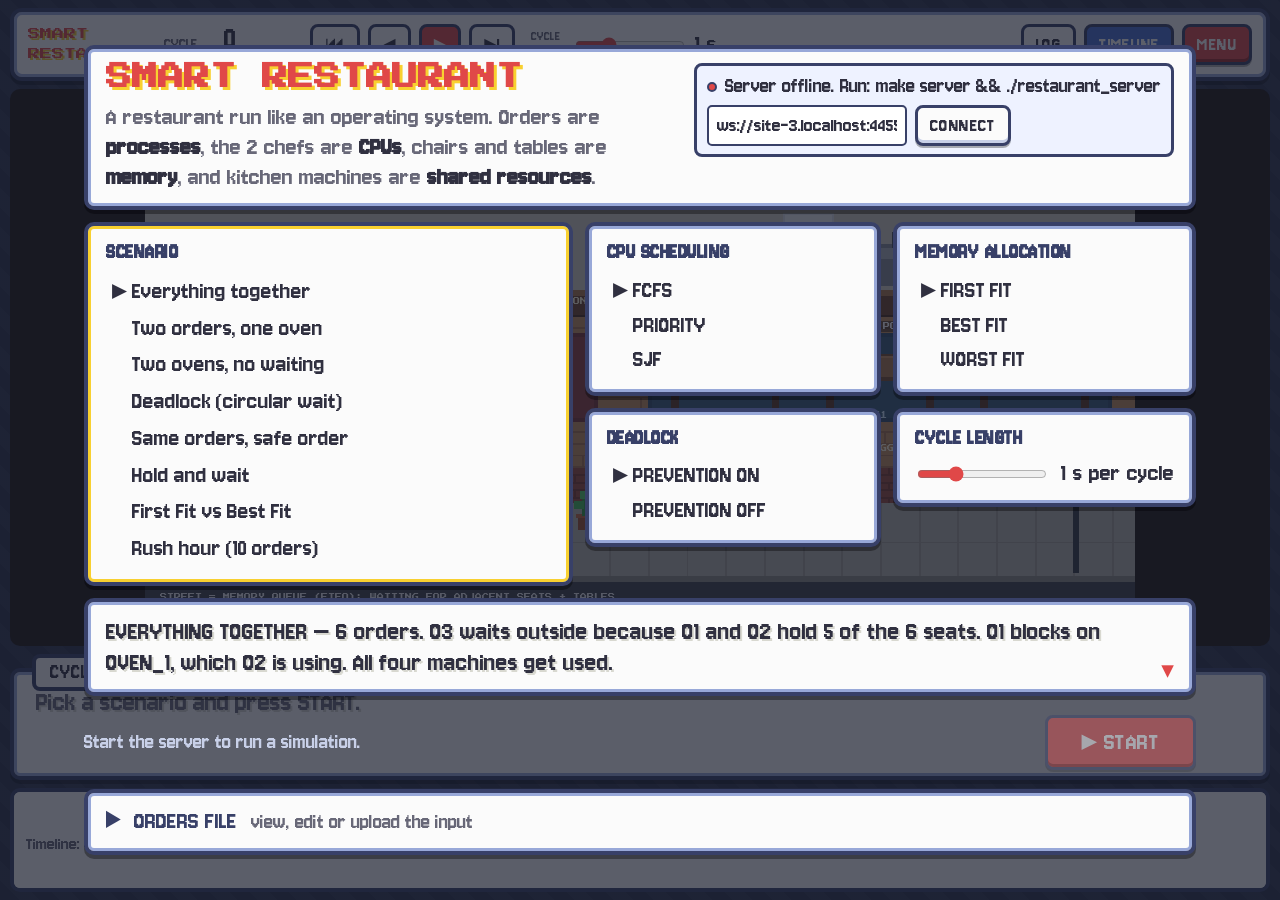
==== commit 27fcba84: "feat(web): Pokémon-style menus and dialog box White rounded windows with a ▶ cursor and a descriptio" ====
--- a/web/index.html
+++ b/web/index.html
@@ -6,15 +6,15 @@
 <title>Smart Restaurant Simulator</title>
 <link rel="preconnect" href="https://fonts.googleapis.com">
 <link rel="preconnect" href="https://fonts.gstatic.com" crossorigin>
-<link href="https://fonts.googleapis.com/css2?family=Press+Start+2P&family=VT323&display=swap" rel="stylesheet">
+<link href="https://fonts.googleapis.com/css2?family=Jersey+10&family=Press+Start+2P&display=swap" rel="stylesheet">
 <link rel="stylesheet" href="style.css">
 </head>
 <body>
 <div id="app">
-  <header id="hud">
+  <header id="hud" class="pk-window">
     <div class="brand">SMART<br>RESTAURANT</div>
     <div class="clock" title="Simulated time: one cycle = one time unit">
-      <div class="clock-top"><span class="clock-label">CLOCK<br>CYCLE</span><span id="clockT">0</span><span id="clockEnd" class="muted">/ 0</span></div>
+      <div class="clock-top"><span class="clock-label">CYCLE</span><span id="clockT">0</span><span id="clockEnd" class="muted">/ 0</span></div>
       <div class="cycle-bar"><div id="cycleFill"></div></div>
     </div>
     <div class="controls">
@@ -26,7 +26,7 @@
     <label class="speed" title="How long one clock cycle lasts (− / +)">
       <span class="speed-label">CYCLE<br>LENGTH</span>
       <input id="speed" type="range" min="0.25" max="3" step="0.25" value="1">
-      <span id="speedVal">1.0 s/cycle</span>
+      <span id="speedVal">1 s</span>
     </label>
     <div class="badges" id="badges"></div>
     <div class="toggles">
@@ -38,9 +38,9 @@
 
   <main id="stage">
     <div id="sceneWrap"><canvas id="scene" aria-label="Restaurant scene"></canvas></div>
-    <aside id="drawer" hidden>
+    <aside id="drawer" class="pk-window" hidden>
       <div class="tabs">
-        <button data-tab="log" class="on">EVENT LOG</button>
+        <button data-tab="log" class="on">EVENTS</button>
         <button data-tab="orders">ORDERS</button>
         <button data-tab="legend">LEGEND</button>
       </div>
@@ -49,15 +49,15 @@
       <div id="tab-legend" class="tab" hidden>
         <h3>Who is who</h3>
         <dl class="legend">
-          <dt>Customers</dt><dd>One party per order. Party size = seats needed (SPACE_REQ). Shirt colour = the order's colour, used everywhere.</dd>
-          <dt>Sign "3s 2t"</dt><dd>The party needs 3 seats side by side and 2 tables side by side.</dd>
-          <dt>Street</dt><dd>The memory queue (FIFO). Only the head of the line is tried; if it doesn't fit, everyone behind it waits.</dd>
-          <dt>Seats 0–5</dt><dd>The SPACE pool. A party sits on adjacent seats. Yellow dashed boxes = free gaps, green box = the gap the allocator chose.</dd>
-          <dt>Tables T0–T2</dt><dd>The TABLE pool. A table in the order's colour belongs to it. 0 tables = takeaway (a paper bag).</dd>
-          <dt>Ready queue</dt><dd>Tickets in the order the scheduler will pick them. The highlighted line on each ticket is what the scheduler looks at.</dd>
+          <dt>Customers</dt><dd>One party per order. Party size = chairs needed (SPACE_REQ). Shirt colour = the order's colour, used everywhere.</dd>
+          <dt>Sign over a party</dt><dd>Chair icon + number = chairs needed side by side; table icon + number = tables needed side by side.</dd>
+          <dt>Outside</dt><dd>The memory queue (first in, first out). Only the head of the line, next to the door, is tried; if it doesn't fit, everyone behind it waits.</dd>
+          <dt>Waiting chairs</dt><dd>The SPACE pool, in the bottom-left corner. A party sits on chairs next to each other. Yellow dashed boxes = free gaps, green box = the gap the allocator chose.</dd>
+          <dt>Tables T1–T3</dt><dd>The TABLE pool. A table with the order's cloth and flag belongs to it. When the food is ready the party walks to its table, then leaves. 0 tables = takeaway (a paper bag from the counter).</dd>
+          <dt>Order board</dt><dd>The ready queue, in the order the scheduler will pick. The highlighted line on each ticket is what the scheduler looks at.</dd>
           <dt>Chefs</dt><dd>The 2 CPUs. The bubble shows the order being cooked and its progress. A chef walks to a machine while the order uses it.</dd>
           <dt>Machines</dt><dd>Shared resources, one user at a time. Light: green = free, red = in use, grey = not in this scenario. The badge shows the holder.</dd>
-          <dt>Red tags above a machine</dt><dd>Orders blocked waiting for that machine, first in line on the left. They keep their seats and anything they hold.</dd>
+          <dt>Red WAIT tags</dt><dd>Orders blocked waiting for that machine, first in line on top. They keep their chairs, tables and anything they hold.</dd>
           <dt>Wall clock</dt><dd>The hand sweeps once per clock cycle.</dd>
         </dl>
         <h3>Keys</h3>
@@ -70,73 +70,88 @@
     </aside>
   </main>
 
-  <section id="caption" aria-live="polite">
-    <div id="captionHead">CYCLE 0</div>
+  <section id="caption" class="pk-dialog" aria-live="polite">
+    <div id="captionHead" class="pk-nametag">CYCLE 0</div>
     <ul id="captionList"><li class="quiet">Pick a scenario and press START.</li></ul>
+    <span id="dialogMore" class="pk-more" hidden>▼</span>
   </section>
   <footer id="ganttWrap"><canvas id="gantt" aria-label="Timeline"></canvas></footer>
 </div>
 
 <div id="menu" class="modal">
-  <div class="panel menu">
-    <div class="menu-head">
+  <div class="menu">
+    <div class="pk-window menu-head">
       <div>
         <h1>SMART RESTAURANT</h1>
-        <p class="sub">A restaurant run like an operating system. Orders are <b>processes</b>, the 2 chefs are <b>CPUs</b>, seats and tables are <b>memory</b>, and kitchen machines are <b>shared resources</b>.</p>
+        <p class="sub">A restaurant run like an operating system. Orders are <b>processes</b>, the 2 chefs are <b>CPUs</b>, chairs and tables are <b>memory</b>, and kitchen machines are <b>shared resources</b>.</p>
       </div>
       <div class="server">
         <div><span id="srvDot" class="dot"></span><span id="srvText">connecting…</span></div>
         <div class="server-row"><input id="srvUrl" aria-label="Server address"><button id="srvConnect">CONNECT</button></div>
       </div>
     </div>
+
     <div class="menu-grid">
-      <section class="col">
-        <h2>1 · SCENARIO</h2>
-        <div id="scenarioList" class="scenario-list"></div>
-        <div class="file-row">
-          <label class="btn">UPLOAD .TXT<input type="file" id="fileInput" accept=".txt,text/plain" hidden></label>
-          <span class="hint">or edit the input below</span>
-        </div>
-        <div class="editor"><pre id="lineNos" aria-hidden="true"></pre><textarea id="ordersText" spellcheck="false" aria-label="Orders input"></textarea></div>
-        <div id="inputError" class="error" hidden></div>
-      </section>
-      <section class="col">
-        <h2>2 · CPU SCHEDULING <small>who a free chef cooks next</small></h2>
-        <div class="choices" data-group="scheduler">
-          <button data-value="FCFS"><b>FCFS</b><span>First come, first served: the order that arrived first.</span></button>
-          <button data-value="PRIORITY"><b>PRIORITY</b><span>Lowest priority number first (1 = VIP). Never interrupts a chef.</span></button>
-          <button data-value="SJF"><b>SJF</b><span>Shortest job first: the quickest order to cook.</span></button>
-        </div>
-        <h2>3 · MEMORY ALLOCATION <small>which adjacent seats and tables a party gets</small></h2>
-        <div class="choices" data-group="allocator">
-          <button data-value="FIRST_FIT"><b>FIRST FIT</b><span>The first gap that fits, scanning from seat 0.</span></button>
-          <button data-value="BEST_FIT"><b>BEST FIT</b><span>The smallest gap that fits, so the least is left over.</span></button>
-          <button data-value="WORST_FIT"><b>WORST FIT</b><span>The largest gap, leaving the biggest leftover.</span></button>
-        </div>
-        <h2>4 · DEADLOCK HANDLING <small>for the kitchen machines</small></h2>
-        <div class="choices two" data-group="deadlock">
-          <button data-value="on"><b>PREVENTION ON</b><span>Machines are always taken in rank order: COFFEE &lt; MICROWAVE &lt; OVEN 1 &lt; OVEN 2. An out-of-order request rolls back first.</span></button>
-          <button data-value="off"><b>PREVENTION OFF</b><span>Unsafe demo: requests run exactly as written, so a circular wait can form. It is detected and the run stops.</span></button>
-        </div>
-        <h2>5 · CLOCK CYCLE LENGTH <small>how long one time unit lasts on screen</small></h2>
-        <label class="speed-row"><input id="menuSpeed" type="range" min="0.25" max="3" step="0.25" value="1"><span id="menuSpeedVal">1.0 s per cycle</span></label>
-        <button id="btnStart" class="start">▶ START SIMULATION</button>
-        <p id="startNote" class="hint"></p>
-      </section>
-    </div>
+      <div class="pk-window pick" data-pick="scenario">
+        <h2>SCENARIO</h2>
+        <ul id="scenarioList" class="pk-list" data-group="scenario"></ul>
+      </div>
+      <div class="settings">
+        <div class="pk-window pick" data-pick="scheduler">
+          <h2>CPU SCHEDULING</h2>
+          <ul class="pk-list" data-group="scheduler">
+            <li data-value="FCFS" data-desc="FCFS — First come, first served. A free chef cooks the order that arrived first. Simple and fair, but a long order makes everyone behind it wait.">FCFS</li>
+            <li data-value="PRIORITY" data-desc="PRIORITY — A free chef cooks the order with the lowest priority number (1 = VIP) first. It never interrupts a chef who is already cooking.">PRIORITY</li>
+            <li data-value="SJF" data-desc="SJF — Shortest job first. A free chef cooks the quickest order first, which lowers the average wait.">SJF</li>
+          </ul>
+        </div>
+        <div class="pk-window pick" data-pick="allocator">
+          <h2>MEMORY ALLOCATION</h2>
+          <ul class="pk-list" data-group="allocator">
+            <li data-value="FIRST_FIT" data-desc="FIRST FIT — Seat the party in the first gap of chairs (and tables) that is big enough, scanning from the left.">FIRST FIT</li>
+            <li data-value="BEST_FIT" data-desc="BEST FIT — Use the smallest gap that is big enough, so the least space is left over.">BEST FIT</li>
+            <li data-value="WORST_FIT" data-desc="WORST FIT — Use the biggest gap, so the leftover piece stays as large as possible.">WORST FIT</li>
+          </ul>
+        </div>
+        <div class="pk-window pick" data-pick="deadlock">
+          <h2>DEADLOCK</h2>
+          <ul class="pk-list" data-group="deadlock">
+            <li data-value="on" data-desc="PREVENTION ON — Machines are always taken in rank order: COFFEE, then MICROWAVE, then OVEN 1, then OVEN 2. An order that asks out of order first gives back what it holds (ROLLBACK), so a circle of waiting can never form.">PREVENTION ON</li>
+            <li data-value="off" data-desc="PREVENTION OFF — The unsafe demo. Requests run exactly as written, so two orders can end up waiting for each other forever. The server detects the circle and stops the run.">PREVENTION OFF</li>
+          </ul>
+        </div>
+        <div class="pk-window">
+          <h2>CYCLE LENGTH</h2>
+          <label class="speed-row"><input id="menuSpeed" type="range" min="0.25" max="3" step="0.25" value="1"><span id="menuSpeedVal">1 s per cycle</span></label>
+        </div>
+      </div>
+    </div>
+
+    <div class="pk-dialog menu-desc"><p id="menuDesc">Choose a scenario and the algorithms, then press START.</p><span class="pk-more">▼</span></div>
+
+    <div class="start-row">
+      <p id="startNote" class="hint">↑ ↓ choose · ← → switch window · Enter start</p>
+      <button id="btnStart" class="start">▶ START</button>
+    </div>
+
+    <details id="editorBox" class="pk-window editor-box">
+      <summary>ORDERS FILE <span class="hint">view, edit or upload the input</span></summary>
+      <div class="file-row">
+        <label class="btn">UPLOAD .TXT<input type="file" id="fileInput" accept=".txt,text/plain" hidden></label>
+        <span class="hint">Same format as ./restaurant: N, Q, the orders, then the optional machines and actions.</span>
+      </div>
+      <div class="editor"><pre id="lineNos" aria-hidden="true"></pre><textarea id="ordersText" spellcheck="false" aria-label="Orders input"></textarea></div>
+    </details>
+    <div id="inputError" class="error" hidden></div>
   </div>
 </div>
 
 <div id="results" class="modal" hidden>
-  <div class="panel results">
-    <h1>SERVICE COMPLETE</h1>
-    <p id="resultsSub" class="sub"></p>
-    <div id="summaryCards" class="cards"></div>
-    <h2>PER ORDER <small>all times in cycles</small></h2>
-    <div class="table-wrap"><table id="resultsTable"></table></div>
-    <div class="split">
-      <div><h2>MEMORY POOLS</h2><div class="table-wrap"><table id="poolTable"></table></div></div>
-      <div><h2>MACHINES</h2><div class="table-wrap"><table id="resTable"></table></div></div>
+  <div class="menu results">
+    <div class="pk-window">
+      <h1>SERVICE COMPLETE!</h1>
+      <p id="resultsSub" class="sub"></p>
+      <div id="summaryCards" class="cards"></div>
     </div>
     <div class="row-btns">
       <button id="btnCsv">DOWNLOAD CSV</button>
@@ -144,22 +159,34 @@
       <button id="btnExplore">KEEP EXPLORING</button>
       <button id="btnChange" class="primary">CHANGE SETTINGS</button>
     </div>
+    <div class="pk-window">
+      <h2>PER ORDER <small>all times in cycles</small></h2>
+      <div class="table-wrap"><table id="resultsTable"></table></div>
+    </div>
+    <div class="split">
+      <div class="pk-window"><h2>CHAIRS AND TABLES</h2><div class="table-wrap"><table id="poolTable"></table></div></div>
+      <div class="pk-window"><h2>MACHINES</h2><div class="table-wrap"><table id="resTable"></table></div></div>
+    </div>
   </div>
 </div>
 
 <div id="deadlockModal" class="modal" hidden>
-  <div class="panel deadlock">
-    <h1>DEADLOCK DETECTED</h1>
-    <p id="dlMessage" class="sub"></p>
-    <div id="dlCycle" class="cycle"></div>
-    <h2>ALL FOUR CONDITIONS HOLD</h2>
-    <ul class="conditions">
-      <li><b>Mutual exclusion:</b> each machine serves one order at a time.</li>
-      <li><b>Hold and wait:</b> each order keeps one machine while it waits for another.</li>
-      <li><b>No preemption:</b> a machine is never taken away from its holder.</li>
-      <li><b>Circular wait:</b> the orders wait for each other in a circle (above).</li>
-    </ul>
-    <p class="sub">The server found the cycle in the wait-for graph, stopped every worker thread and ended the run. With prevention ON, an order that asks for a lower-ranked machine while holding a higher one gives it back first (ROLLBACK), so the circle can never close.</p>
+  <div class="menu deadlock">
+    <div class="pk-dialog danger">
+      <h1>DEADLOCK DETECTED!</h1>
+      <p id="dlMessage" class="sub"></p>
+      <div id="dlCycle" class="cycle"></div>
+    </div>
+    <div class="pk-window">
+      <h2>ALL FOUR CONDITIONS HOLD</h2>
+      <ul class="conditions">
+        <li><b>Mutual exclusion:</b> each machine serves one order at a time.</li>
+        <li><b>Hold and wait:</b> each order keeps one machine while it waits for another.</li>
+        <li><b>No preemption:</b> a machine is never taken away from its holder.</li>
+        <li><b>Circular wait:</b> the orders wait for each other in a circle (above).</li>
+      </ul>
+      <p class="sub">The server found the cycle in the wait-for graph, stopped every worker thread and ended the run. With prevention ON, an order that asks for a lower-ranked machine while holding a higher one gives it back first (ROLLBACK), so the circle can never close.</p>
+    </div>
     <div class="row-btns">
       <button id="dlExplore">LOOK AT THE KITCHEN</button>
       <button id="dlRerun" class="primary">RE-RUN WITH PREVENTION ON</button>
--- a/web/style.css
+++ b/web/style.css
@@ -1,232 +1,239 @@
-/* Pixel-game UI around the scene: espresso panels, stepped borders, two pixel fonts. */
+/* Handheld-RPG style UI: white rounded windows with a navy double border,
+ * a dialog box with a name tab and ▼, menus with a ▶ cursor, type-style badges. */
 :root {
-  --bg: #1b1410;
-  --panel: #2b1f17;
-  --panel-2: #3a2a1f;
-  --edge: #0e0a08;
-  --wood: #8a5a36;
-  --wood-hi: #b07a4a;
-  --cream: #fff3d6;
-  --ink: #f8efe4;
-  --muted: #bfae9c;
-  --accent: #ffd43b;
-  --green: #69db7c;
-  --red: #ff6b6b;
-  --blue: #74c0fc;
-  --purple: #da77f2;
-  --orange: #ffa94d;
-  --pixel: "Press Start 2P", ui-monospace, monospace;
-  --text: "VT323", ui-monospace, monospace;
+  --page: #283048;
+  --page-2: #303a58;
+  --win: #fbfbfb;
+  --line: #384068;
+  --line-2: #98a8d8;
+  --ink: #303040;
+  --ink-soft: #686878;
+  --shadow: #d8d8d0;
+  --red: #e04848;
+  --blue: #4870d8;
+  --font: "Jersey 10", ui-monospace, monospace;
+  --logo: "Press Start 2P", ui-monospace, monospace;
+  /* event kinds, like move types */
+  --k-memory: #6890f0;
+  --k-cpu: #58b040;
+  --k-equip: #f08030;
+  --k-prevent: #a040a0;
+  --k-done: #e8b818;
 }
 
 * { box-sizing: border-box; }
-html, body { margin: 0; height: 100%; background: var(--bg); color: var(--ink); }
-body { font: 22px/1.15 var(--text); overflow: hidden; }
-button, input, textarea { font: inherit; color: inherit; }
+html, body { margin: 0; height: 100%; }
+body {
+  font: 26px/1.15 var(--font); color: var(--ink); overflow: hidden;
+  background: var(--page) repeating-linear-gradient(45deg, transparent 0 14px, rgba(255,255,255,.03) 14px 28px);
+}
+button, input, textarea, summary { font: inherit; color: inherit; }
 [hidden] { display: none !important; }
-.muted { color: var(--muted); }
-.hint { color: var(--muted); font-size: 19px; }
-
-/* stepped "pixel" frame */
-.px {
-  box-shadow: 0 -3px 0 0 var(--edge), 0 3px 0 0 var(--edge), -3px 0 0 0 var(--edge), 3px 0 0 0 var(--edge);
-}
+.muted { color: var(--ink-soft); }
+.hint { color: var(--ink-soft); font-size: 22px; }
+
+/* ---------- windows ---------- */
+.pk-window, .pk-dialog {
+  background: var(--win);
+  border: 4px solid var(--line);
+  border-radius: 10px;
+  box-shadow: inset 0 0 0 3px var(--line-2), inset 0 0 0 5px var(--win), 0 4px 0 rgba(0,0,0,.35);
+}
+.pk-dialog { text-shadow: 2px 2px 0 var(--shadow); }
+.pk-nametag {
+  position: absolute; top: -18px; left: 18px; padding: 2px 14px;
+  background: var(--win); border: 4px solid var(--line); border-radius: 8px;
+  font-size: 22px; letter-spacing: .5px; text-shadow: none;
+}
+.pk-more { position: absolute; right: 18px; bottom: 8px; color: var(--red); font-size: 21px; animation: blink .8s steps(2) infinite; text-shadow: none; }
+@keyframes blink { 50% { opacity: 0; } }
 
 button {
-  font-family: var(--pixel);
-  font-size: 10px;
-  background: var(--panel-2);
-  border: 0;
-  padding: 9px 11px;
-  cursor: pointer;
-  box-shadow: inset -3px -3px 0 0 rgba(0,0,0,.45), inset 3px 3px 0 0 rgba(255,255,255,.08),
-              0 -3px 0 0 var(--edge), 0 3px 0 0 var(--edge), -3px 0 0 0 var(--edge), 3px 0 0 0 var(--edge);
-}
-button:hover { filter: brightness(1.25); }
-button:active { box-shadow: inset 3px 3px 0 0 rgba(0,0,0,.45), 0 -3px 0 0 var(--edge), 0 3px 0 0 var(--edge), -3px 0 0 0 var(--edge), 3px 0 0 0 var(--edge); }
-button:focus-visible { outline: 3px solid var(--accent); outline-offset: 4px; }
-button.primary, button.start { background: #c4561f; color: #fff; }
-button.on { background: #4b6b2f; color: #fff; }
-button:disabled { opacity: .45; cursor: default; filter: none; }
-
-input[type=range] { accent-color: var(--accent); width: 120px; }
+  font-size: 20px; letter-spacing: .4px;
+  background: var(--win); color: var(--ink);
+  border: 3px solid var(--line); border-radius: 8px;
+  padding: 6px 12px; cursor: pointer;
+  box-shadow: inset 0 -3px 0 #c8d0e8, 0 2px 0 rgba(0,0,0,.3);
+}
+button:hover { background: #eef2ff; }
+button:active { box-shadow: inset 0 3px 0 #c8d0e8; transform: translateY(1px); }
+button:focus-visible { outline: 3px solid #f8d030; outline-offset: 2px; }
+button.primary, button.start { background: var(--red); color: #fff; box-shadow: inset 0 -3px 0 #a02828, 0 2px 0 rgba(0,0,0,.3); }
+button.primary:hover, button.start:hover { background: #ec5c5c; }
+button.on { background: var(--blue); color: #fff; box-shadow: inset 0 -3px 0 #2848a0, 0 2px 0 rgba(0,0,0,.3); }
+button:disabled { opacity: .45; cursor: default; }
+input[type=range] { accent-color: var(--red); width: 110px; }
 
 /* ---------- layout ---------- */
-#app { display: flex; flex-direction: column; height: 100vh; }
-#hud {
-  display: flex; align-items: center; gap: 16px; flex-wrap: wrap;
-  padding: 8px 16px; background: var(--panel);
-  border-bottom: 4px solid var(--edge);
-}
-.brand { font-family: var(--pixel); font-size: 10px; line-height: 1.5; color: var(--accent); text-shadow: 2px 2px 0 #7a3b12; }
+#app { display: flex; flex-direction: column; height: 100vh; padding: 8px 10px 0; gap: 8px; }
+#hud { display: flex; align-items: center; gap: 16px; flex-wrap: wrap; padding: 8px 14px; border-radius: 12px; }
+.brand { font-family: var(--logo); font-size: 12px; line-height: 1.6; color: var(--red); text-shadow: 2px 2px 0 #f8d030; }
 .clock { min-width: 130px; }
-.clock-top { display: flex; align-items: baseline; gap: 8px; font-family: var(--pixel); }
-.clock-label { font-size: 7px; line-height: 1.4; color: var(--muted); }
-#clockT { font-size: 18px; color: var(--cream); min-width: 36px; text-align: right; }
-#clockEnd { font-size: 9px; }
-.cycle-bar { height: 6px; margin-top: 6px; background: var(--edge); }
-#cycleFill { height: 100%; width: 0; background: var(--accent); }
-.controls { display: flex; gap: 10px; }
-.controls button { font-size: 12px; min-width: 40px; }
-.speed { display: flex; align-items: center; gap: 8px; font-family: var(--pixel); font-size: 7px; line-height: 1.4; color: var(--muted); }
-.speed input { width: 110px; }
-#speedVal { color: var(--cream); font-family: var(--text); font-size: 20px; min-width: 84px; }
+.clock-top { display: flex; align-items: baseline; gap: 8px; }
+.clock-label { font-size: 17px; color: var(--ink-soft); }
+#clockT { font-size: 34px; min-width: 32px; text-align: right; }
+#clockEnd { font-size: 21px; }
+.cycle-bar { height: 8px; margin-top: 2px; background: #d8dce8; border: 2px solid var(--line); border-radius: 4px; overflow: hidden; }
+#cycleFill { height: 100%; width: 0; background: #58c840; }
+.controls { display: flex; gap: 8px; }
+.controls button { min-width: 42px; font-size: 20px; }
+.speed { display: flex; align-items: center; gap: 8px; }
+.speed-label { font-size: 14px; line-height: 1.1; color: var(--ink-soft); }
+#speedVal { min-width: 46px; }
 .badges { display: flex; gap: 8px; flex-wrap: wrap; margin-left: auto; }
-.badge { font-family: var(--pixel); font-size: 9px; padding: 5px 8px; background: var(--edge); color: var(--cream); }
-.badge i { display: block; font-style: normal; font-size: 6px; color: var(--muted); margin-bottom: 4px; }
-.badge.warn { background: #8b1e1e; }
-.toggles { display: flex; gap: 10px; }
-
-#stage { flex: 1; display: flex; min-height: 0; }
-#sceneWrap { flex: 1; position: relative; min-width: 0; overflow: auto; }
+.badge {
+  display: inline-flex; flex-direction: column; align-items: flex-start;
+  padding: 2px 10px 3px; border-radius: 7px; border: 2px solid rgba(0,0,0,.25);
+  color: #fff; font-size: 21px; text-shadow: 1px 1px 0 rgba(0,0,0,.35);
+}
+.badge i { font-style: normal; font-size: 13px; opacity: .85; }
+.badge.cpu { background: #6890f0; }
+.badge.mem { background: #78c850; }
+.badge.on { background: #f8d030; color: var(--ink); text-shadow: none; }
+.badge.warn { background: #c03028; }
+.toggles { display: flex; gap: 8px; }
+
+#stage { flex: 1; display: flex; min-height: 0; gap: 8px; }
+#sceneWrap { flex: 1; position: relative; min-width: 0; overflow: auto; border-radius: 10px; }
 #scene { position: absolute; inset: 0; image-rendering: pixelated; }
 #scene.pan { position: relative; inset: auto; display: block; }
 
-#drawer {
-  width: 380px; display: flex; flex-direction: column; background: var(--panel);
-  border-left: 4px solid var(--edge); min-height: 0;
-}
-.tabs { display: flex; gap: 8px; padding: 10px; }
-.tabs button { flex: 1; font-size: 8px; padding: 8px 4px; }
-.tab { flex: 1; overflow: auto; padding: 4px 14px 14px; }
-.tab h3 { font-family: var(--pixel); font-size: 9px; color: var(--accent); margin: 14px 0 8px; }
+#drawer { width: 380px; display: flex; flex-direction: column; min-height: 0; padding: 8px; }
+.tabs { display: flex; gap: 6px; padding: 4px; }
+.tabs button { flex: 1; font-size: 17px; padding: 5px 4px; }
+.tab { flex: 1; overflow: auto; padding: 4px 10px 10px; }
+.tab h3 { font-size: 21px; margin: 12px 0 6px; color: var(--red); }
 
 #caption {
-  display: flex; gap: 16px; align-items: flex-start;
-  padding: 8px 16px; background: #120d0a; border-top: 4px solid var(--edge);
-  min-height: 92px; max-height: 128px; overflow: auto;
-}
-#captionHead { font-family: var(--pixel); font-size: 13px; color: var(--accent); padding-top: 4px; min-width: 92px; }
-#captionList { list-style: none; margin: 0; padding: 0; flex: 1; }
-#captionList li { padding: 1px 0 1px 12px; border-left: 4px solid var(--muted); margin-bottom: 3px; }
-
-#ganttWrap { height: 104px; background: #1f1712; border-top: 4px solid var(--edge); position: relative; }
+  position: relative; display: flex; align-items: flex-start;
+  margin-top: 14px; padding: 14px 44px 10px 22px;
+  min-height: 112px;
+  font-size: 29px;
+}
+#captionList { list-style: none; margin: 0; padding: 0; flex: 1; max-height: 118px; overflow-y: auto; }
+#captionList li { margin-bottom: 4px; min-height: 1.2em; }
+
+#ganttWrap { height: 104px; position: relative; margin: 0 0 8px; border-radius: 10px; overflow: hidden; border: 4px solid var(--line); background: var(--win); }
 #ganttWrap.hide { display: none; }
 #gantt { position: absolute; inset: 0; cursor: pointer; }
 
-/* event kinds (caption + log) */
-.k-memory { border-color: var(--blue) !important; }
-.k-cpu { border-color: var(--green) !important; }
-.k-equip { border-color: var(--orange) !important; }
-.k-prevent { border-color: var(--purple) !important; }
-.k-done { border-color: var(--accent) !important; }
-.quiet { color: var(--muted); }
+/* event chips (dialog and log) */
 .tag {
-  font-family: var(--pixel); font-size: 7px; padding: 3px 5px; margin-right: 6px; vertical-align: 3px;
-  background: var(--edge); color: var(--cream);
-}
-.log-t { font-family: var(--pixel); font-size: 9px; color: var(--accent); margin: 12px 0 4px; }
-.log-line { font-size: 19px; padding: 1px 0 1px 10px; border-left: 4px solid var(--muted); margin-bottom: 3px; }
-.log-line.now { background: rgba(255, 212, 59, .08); }
-
-.orders-table { width: 100%; border-collapse: collapse; font-size: 19px; }
-.orders-table td, .orders-table th { padding: 3px 4px; text-align: left; border-bottom: 2px solid var(--edge); }
-.orders-table th { font-family: var(--pixel); font-size: 7px; color: var(--muted); }
-.swatch { display: inline-block; width: 12px; height: 12px; margin-right: 6px; vertical-align: -1px; box-shadow: 0 0 0 2px var(--edge); }
-.state { font-family: var(--pixel); font-size: 7px; padding: 2px 4px; background: var(--edge); }
-.st-RUNNING { color: var(--green); } .st-READY { color: var(--accent); }
-.st-BLOCKED_MEMORY { color: var(--blue); } .st-BLOCKED_RESOURCE { color: var(--red); }
-.st-TERMINATED { color: var(--muted); } .st-NEW { color: #8d7b6a; }
+  display: inline-block; font-size: 16px; letter-spacing: .4px;
+  padding: 0 7px; margin-right: 8px; border-radius: 6px; vertical-align: 2px;
+  color: #fff; text-shadow: 1px 1px 0 rgba(0,0,0,.3); border: 2px solid rgba(0,0,0,.2);
+}
+.k-memory .tag { background: var(--k-memory); }
+.k-cpu .tag { background: var(--k-cpu); }
+.k-equip .tag { background: var(--k-equip); }
+.k-prevent .tag { background: var(--k-prevent); }
+.k-done .tag { background: var(--k-done); color: var(--ink); text-shadow: none; }
+.quiet { color: var(--ink-soft); }
+.log-t { color: var(--red); margin: 10px 0 4px; }
+.log-line { font-size: 23px; padding: 2px 0 2px 2px; margin-bottom: 3px; }
+.log-line.now { background: #fff6c8; border-radius: 4px; }
+
+.orders-table { width: 100%; border-collapse: collapse; font-size: 22px; }
+.orders-table td, .orders-table th { padding: 3px 4px; text-align: left; border-bottom: 2px solid #e0e4ee; }
+.orders-table th { font-size: 16px; color: var(--ink-soft); }
+.swatch { display: inline-block; width: 12px; height: 12px; margin-right: 6px; vertical-align: -1px; border: 2px solid var(--line); border-radius: 3px; }
+.state { font-size: 16px; padding: 0 6px; border-radius: 5px; color: #fff; }
+.st-RUNNING { background: #58b040; } .st-READY { background: #e8b818; color: var(--ink); }
+.st-BLOCKED_MEMORY { background: #6890f0; } .st-BLOCKED_RESOURCE { background: #e04848; }
+.st-TERMINATED { background: #a8a8b8; } .st-NEW { background: #d8d8e0; color: var(--ink); }
 
 dl.legend { margin: 0; }
-dl.legend dt { font-family: var(--pixel); font-size: 8px; color: var(--cream); margin-top: 10px; }
-dl.legend dd { margin: 4px 0 0; color: var(--muted); font-size: 19px; }
-dl.keys { display: grid; grid-template-columns: auto 1fr; gap: 6px 12px; }
+dl.legend dt { margin-top: 10px; }
+dl.legend dd { margin: 2px 0 0; color: var(--ink-soft); font-size: 22px; }
+dl.keys { display: grid; grid-template-columns: auto 1fr; gap: 4px 12px; }
 dl.keys dt, dl.keys dd { margin: 0; }
 
 /* ---------- modals ---------- */
 .modal {
   position: fixed; inset: 0; z-index: 10; display: flex; align-items: center; justify-content: center;
-  background: rgba(10, 6, 4, .72); padding: 16px;
-}
-.panel {
-  background: var(--panel); max-width: 1180px; width: 100%; max-height: calc(100vh - 32px); overflow: auto;
-  padding: 22px 26px;
-  box-shadow: 0 -4px 0 0 var(--edge), 0 4px 0 0 var(--edge), -4px 0 0 0 var(--edge), 4px 0 0 0 var(--edge),
-              inset 0 0 0 4px var(--wood);
-}
-.panel h1 { font-family: var(--pixel); font-size: 20px; color: var(--accent); margin: 0 0 10px; text-shadow: 3px 3px 0 #7a3b12; }
-.panel h2 { font-family: var(--pixel); font-size: 10px; color: var(--cream); margin: 18px 0 10px; }
-.panel h2 small { font-family: var(--text); font-size: 18px; color: var(--muted); margin-left: 6px; }
-.sub { color: var(--muted); margin: 0; }
-.sub b { color: var(--cream); font-weight: normal; }
-
-.menu-head { display: flex; gap: 24px; justify-content: space-between; align-items: flex-start; flex-wrap: wrap; }
+  padding: 16px; background: rgba(24, 28, 44, .7);
+}
+.menu { width: 100%; max-width: 1120px; max-height: calc(100vh - 32px); overflow: auto; display: flex; flex-direction: column; gap: 12px; padding: 4px; }
+.menu h1 { font-family: var(--logo); font-size: 26px; color: var(--red); margin: 0 0 10px; text-shadow: 3px 3px 0 #f8d030; }
+.menu h2 { font-size: 22px; margin: 0 0 8px; color: var(--line); letter-spacing: .5px; }
+.menu h2 small { font-weight: 500; font-size: 20px; color: var(--ink-soft); margin-left: 6px; }
+.menu .pk-window, .menu .pk-dialog { padding: 14px 18px; }
+.sub { color: var(--ink-soft); margin: 0; }
+.sub b { color: var(--ink); }
+
+.menu-head { display: flex; gap: 20px; justify-content: space-between; align-items: flex-start; flex-wrap: wrap; }
 .menu-head > div:first-child { flex: 1; min-width: 280px; }
-.server { background: var(--edge); padding: 10px 12px; font-size: 19px; }
-.server-row { display: flex; gap: 8px; margin-top: 8px; }
-.server-row input { background: #000; border: 0; padding: 6px 8px; width: 210px; font-size: 18px; }
-.dot { display: inline-block; width: 10px; height: 10px; margin-right: 8px; background: var(--muted); }
-.dot.connected { background: var(--green); } .dot.offline { background: var(--red); } .dot.connecting { background: var(--orange); }
-
-.menu-grid { display: grid; grid-template-columns: 1.05fr 1fr; gap: 28px; }
-.col { min-width: 0; }
-.scenario-list { display: grid; grid-template-columns: 1fr 1fr; gap: 10px; }
-.scenario-list button { text-align: left; font-family: var(--text); font-size: 19px; line-height: 1.05; padding: 9px 10px; }
-.scenario-list button b { display: block; font-family: var(--pixel); font-size: 8px; color: var(--cream); margin-bottom: 5px; font-weight: normal; line-height: 1.4; }
-.scenario-list button span { color: var(--muted); }
-.scenario-list button.on { background: #4b6b2f; }
-.scenario-list button.on span { color: #e6f4d7; }
-.file-row { display: flex; gap: 12px; align-items: center; margin: 14px 0 10px; }
+.server { background: #eef2ff; border: 3px solid var(--line); border-radius: 8px; padding: 8px 10px; font-size: 22px; }
+.server-row { display: flex; gap: 8px; margin-top: 6px; }
+.server-row input { background: #fff; border: 2px solid var(--line); border-radius: 5px; padding: 3px 8px; width: 200px; font-size: 21px; }
+.dot { display: inline-block; width: 10px; height: 10px; margin-right: 8px; border-radius: 50%; background: #a8a8b8; border: 2px solid var(--line); }
+.dot.connected { background: #58c840; } .dot.offline { background: var(--red); } .dot.connecting { background: #f8d030; }
+
+.menu-grid { display: grid; grid-template-columns: 1fr 1.25fr; gap: 12px; align-items: start; }
+.settings { display: grid; grid-template-columns: 1fr 1fr; gap: 12px; align-items: start; }
+.pick.active { box-shadow: inset 0 0 0 3px #f8d030, inset 0 0 0 5px var(--win), 0 4px 0 rgba(0,0,0,.35); }
+.pk-list { list-style: none; margin: 0; padding: 0; }
+.pk-list li { position: relative; padding: 3px 6px 3px 26px; cursor: pointer; border-radius: 5px; font-size: 25px; }
+.pk-list li:hover { background: #eef2ff; }
+.pk-list li:hover::before { content: "▷"; position: absolute; left: 6px; color: var(--ink-soft); }
+.pk-list li.on::before { content: "▶"; position: absolute; left: 6px; color: var(--ink); }
+.pk-list li .src { display: block; font-size: 18px; font-weight: 500; color: var(--ink-soft); }
+#scenarioList li { padding-top: 4px; padding-bottom: 4px; }
+.menu-desc { position: relative; min-height: 86px; font-size: 27px; padding-right: 40px !important; }
+.menu-desc p { margin: 0; }
+.editor-box summary { cursor: pointer; color: var(--line); }
+.editor-box summary .hint { font-weight: 500; margin-left: 8px; }
+.file-row { display: flex; gap: 12px; align-items: center; margin: 10px 0; flex-wrap: wrap; }
 .btn {
-  font-family: var(--pixel); font-size: 9px; padding: 9px 11px; background: var(--panel-2); cursor: pointer;
-  box-shadow: 0 -3px 0 0 var(--edge), 0 3px 0 0 var(--edge), -3px 0 0 0 var(--edge), 3px 0 0 0 var(--edge);
-}
-.editor { display: flex; background: #0d0907; height: 210px; overflow: auto; box-shadow: inset 0 0 0 3px var(--edge); }
-#lineNos { margin: 0; padding: 8px 6px; color: #6f5d4d; text-align: right; font: 18px/1.1 var(--text); user-select: none; min-width: 34px; }
+  font-size: 18px; padding: 5px 12px; cursor: pointer; background: var(--win);
+  border: 3px solid var(--line); border-radius: 8px; box-shadow: inset 0 -3px 0 #c8d0e8;
+}
+.editor { display: flex; background: #f4f6fc; height: 200px; overflow: auto; border: 3px solid var(--line); border-radius: 6px; }
+#lineNos { margin: 0; padding: 8px 6px; color: #9098b0; text-align: right; font: 20px/1.1 var(--font); user-select: none; min-width: 34px; background: #e8ecf6; }
 #ordersText {
-  flex: 1; border: 0; resize: none; background: transparent; padding: 8px; font: 18px/1.1 var(--text);
-  white-space: pre; overflow: hidden; min-height: 100%; outline: none; color: #f1e3d3;
-}
-#lineNos .bad { background: #8b1e1e; color: #fff; display: inline-block; width: 100%; }
-.error { margin-top: 10px; padding: 8px 10px; background: #5c1414; color: #ffd6d6; }
-
-.choices { display: grid; grid-template-columns: repeat(3, 1fr); gap: 10px; }
-.choices.two { grid-template-columns: 1fr 1fr; }
-.choices button { text-align: left; font-family: var(--text); font-size: 18px; line-height: 1.05; padding: 9px 10px; }
-.choices button b { display: block; font-family: var(--pixel); font-size: 9px; color: var(--cream); margin-bottom: 6px; font-weight: normal; }
-.choices button span { color: var(--muted); }
-.choices button.on { background: #4b6b2f; }
-.choices button.on span { color: #e6f4d7; }
-.choices[data-group=deadlock] button[data-value=off].on { background: #8b1e1e; }
+  flex: 1; border: 0; resize: none; background: transparent; padding: 8px; font: 20px/1.1 var(--font);
+  white-space: pre; overflow: hidden; min-height: 100%; outline: none;
+}
+#lineNos .bad { background: var(--red); color: #fff; display: inline-block; width: 100%; }
+.error { padding: 8px 14px; background: #ffe8e8; color: #a02020; border: 3px solid var(--red); border-radius: 8px; }
 .speed-row { display: flex; gap: 12px; align-items: center; }
-.speed-row input { width: 220px; }
-button.start { width: 100%; margin-top: 22px; font-size: 14px; padding: 16px; }
-
-.cards { display: grid; grid-template-columns: repeat(4, 1fr); gap: 10px; margin-top: 16px; }
-.card { background: var(--edge); padding: 10px 12px; }
-.card .v { font-family: var(--pixel); font-size: 15px; color: var(--accent); }
-.card .l { color: var(--muted); font-size: 18px; margin-top: 6px; }
+.speed-row input { width: 130px; }
+#menuSpeedVal { white-space: nowrap; }
+.start-row { display: flex; justify-content: space-between; align-items: center; gap: 12px; }
+.start-row .hint { color: #c8d0e8; }
+button.start { font-size: 26px; padding: 10px 34px; }
+
+.results .cards { display: grid; grid-template-columns: repeat(4, 1fr); gap: 10px; margin-top: 12px; }
+.card { background: #eef2ff; border: 3px solid var(--line); border-radius: 8px; padding: 6px 12px; }
+.card .v { font-size: 31px; color: var(--red); }
+.card .l { color: var(--ink-soft); font-size: 21px; }
 .table-wrap { overflow: auto; }
-.results table { border-collapse: collapse; width: 100%; font-size: 20px; }
-.results th, .results td { padding: 4px 8px; text-align: right; border-bottom: 2px solid var(--edge); white-space: nowrap; }
-.results th { font-family: var(--pixel); font-size: 7px; color: var(--muted); }
+.results table { border-collapse: collapse; width: 100%; font-size: 23px; }
+.results th, .results td { padding: 3px 8px; text-align: right; border-bottom: 2px solid #e0e4ee; white-space: nowrap; }
+.results th { font-size: 16px; color: var(--ink-soft); }
 .results th:first-child, .results td:first-child { text-align: left; }
-.split { display: grid; grid-template-columns: 1fr 1fr; gap: 24px; }
-.row-btns { display: flex; gap: 14px; justify-content: flex-end; flex-wrap: wrap; margin-top: 22px; }
-
-.deadlock { max-width: 760px; box-shadow: 0 -4px 0 0 var(--edge), 0 4px 0 0 var(--edge), -4px 0 0 0 var(--edge), 4px 0 0 0 var(--edge), inset 0 0 0 4px #c92a2a; }
-.deadlock h1 { color: #ff6b6b; text-shadow: 3px 3px 0 #5c1414; }
-.cycle { display: flex; flex-wrap: wrap; align-items: center; gap: 8px; margin: 16px 0 4px; font-family: var(--pixel); font-size: 9px; }
-.cycle .node { padding: 8px 9px; background: var(--edge); }
-.cycle .res { background: #343a40; color: #fff; }
-.cycle .arrow { color: #ff6b6b; font-family: var(--text); font-size: 18px; }
-.conditions { margin: 0 0 14px; padding-left: 20px; color: var(--muted); }
-.conditions b { color: var(--cream); font-weight: normal; }
+.split { display: grid; grid-template-columns: 1fr 1fr; gap: 12px; }
+.row-btns { display: flex; gap: 12px; justify-content: flex-end; flex-wrap: wrap; }
+
+.deadlock { max-width: 780px; }
+.pk-dialog.danger { border-color: #a02020; box-shadow: inset 0 0 0 3px #f09090, inset 0 0 0 5px var(--win), 0 4px 0 rgba(0,0,0,.35); }
+.deadlock h1 { color: #c02020; text-shadow: 3px 3px 0 #f8c8c8; }
+.cycle { display: flex; flex-wrap: wrap; align-items: center; gap: 8px; margin: 12px 0 2px; text-shadow: none; }
+.cycle .node { padding: 2px 10px; border-radius: 6px; border: 2px solid var(--line); }
+.cycle .res { background: #585f70; color: #fff; }
+.cycle .arrow { color: #c02020; font-size: 22px; }
+.conditions { margin: 0 0 12px; padding-left: 22px; color: var(--ink-soft); }
+.conditions b { color: var(--ink); }
 
 /* ---------- narrow screens ---------- */
 @media (max-width: 900px) {
-  body { font-size: 20px; }
-  #hud { gap: 10px; padding: 8px 12px; }
+  body { font-size: 23px; }
+  #hud { gap: 10px; padding: 8px 10px; }
   .brand, .speed-label { display: none; }
   .badges { margin-left: 0; order: 9; width: 100%; }
   #drawer { position: absolute; right: 0; top: 0; bottom: 0; width: min(380px, 92vw); z-index: 5; }
   #stage { position: relative; }
-  .menu-grid, .split { grid-template-columns: 1fr; }
-  .choices { grid-template-columns: 1fr; }
-  .cards { grid-template-columns: 1fr 1fr; }
-  .choices.two { grid-template-columns: 1fr; }
-  .scenario-list { grid-template-columns: 1fr; }
-  .panel { padding: 16px; }
-  #caption { min-height: 76px; }
-}
+  .menu-grid, .settings, .split { grid-template-columns: 1fr; }
+  .results .cards { grid-template-columns: 1fr 1fr; }
+  #caption { font-size: 25px; min-height: 90px; }
+}
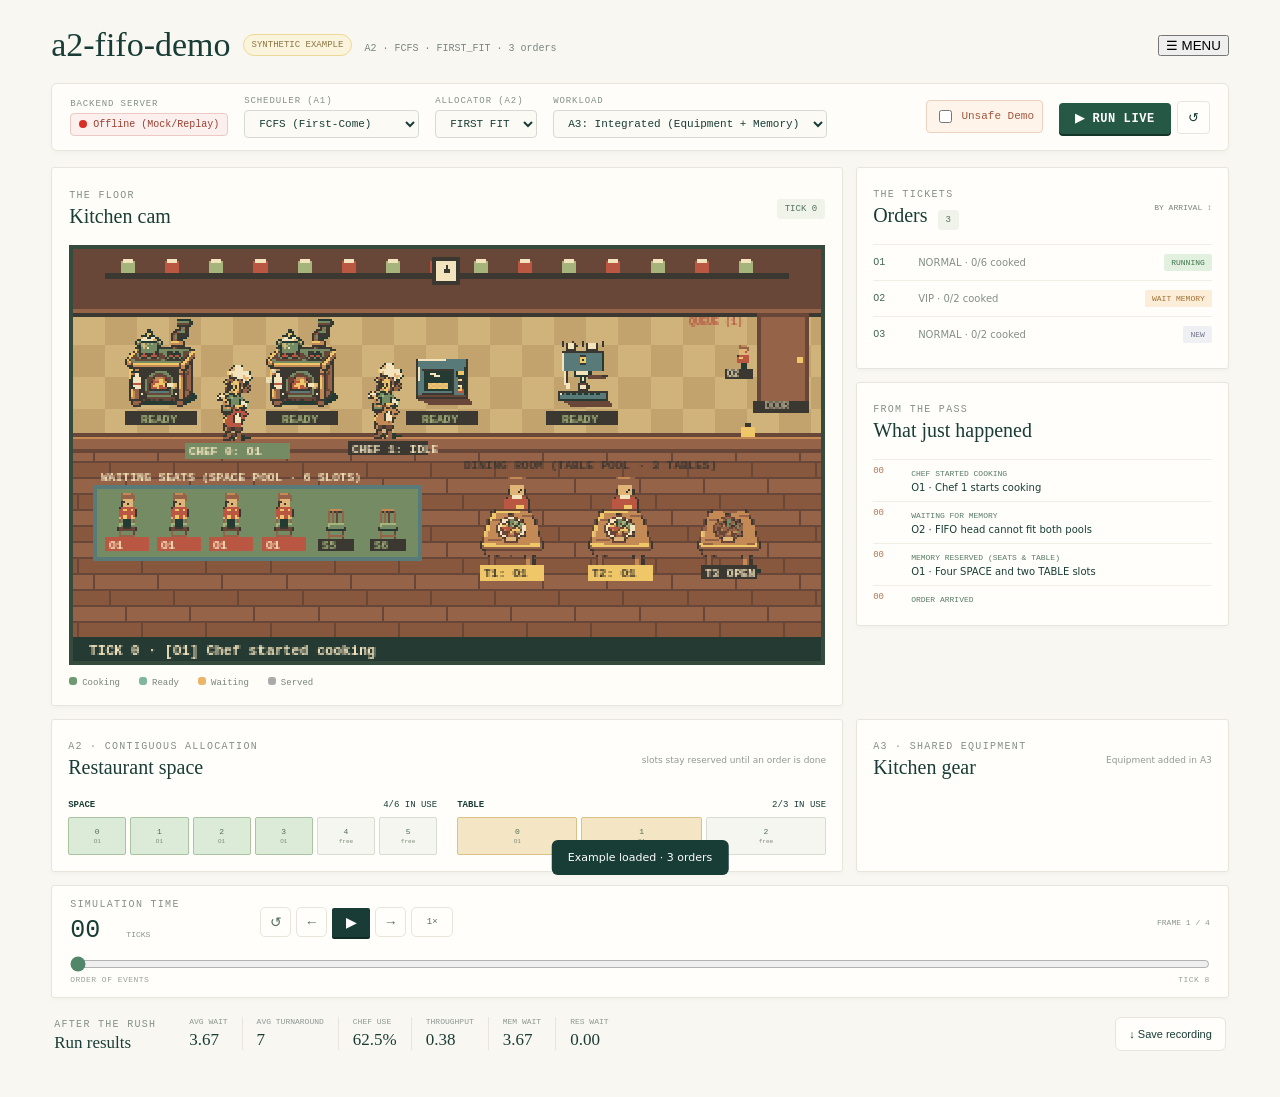
==== commit bdee2951: "feat(viewer): implement pixel-art simulation and server websocket integration" ====
--- a/web/index.html
+++ b/web/index.html
@@ -1,208 +1,108 @@
 <!doctype html>
 <html lang="en">
 <head>
-<meta charset="utf-8">
-<meta name="viewport" content="width=device-width, initial-scale=1">
-<title>Smart Restaurant Simulator</title>
-<link rel="preconnect" href="https://fonts.googleapis.com">
-<link rel="preconnect" href="https://fonts.gstatic.com" crossorigin>
-<link href="https://fonts.googleapis.com/css2?family=Jersey+10&family=Press+Start+2P&display=swap" rel="stylesheet">
-<link rel="stylesheet" href="style.css">
+  <meta charset="utf-8">
+  <meta name="viewport" content="width=device-width, initial-scale=1">
+  <meta name="theme-color" content="#153a35">
+  <title>Last Call — Restaurant Simulator</title>
+  <link rel="stylesheet" href="styles.css">
+  <script src="examples.js" defer></script>
+  <script src="app.js" defer></script>
 </head>
 <body>
-<div id="app">
-  <header id="hud" class="pk-window">
-    <div class="brand">SMART<br>RESTAURANT</div>
-    <div class="clock" title="Simulated time: one cycle = one time unit">
-      <div class="clock-top"><span class="clock-label">CYCLE</span><span id="clockT">0</span><span id="clockEnd" class="muted">/ 0</span></div>
-      <div class="cycle-bar"><div id="cycleFill"></div></div>
-    </div>
-    <div class="controls">
-      <button id="btnRestart" title="Restart (R)" aria-label="Restart">⏮</button>
-      <button id="btnBack" title="Previous cycle (←)" aria-label="Previous cycle">◀</button>
-      <button id="btnPlay" class="primary" title="Play / pause (Space)" aria-label="Play">▶</button>
-      <button id="btnStep" title="Next cycle (→)" aria-label="Next cycle">▶|</button>
-    </div>
-    <label class="speed" title="How long one clock cycle lasts (− / +)">
-      <span class="speed-label">CYCLE<br>LENGTH</span>
-      <input id="speed" type="range" min="0.25" max="3" step="0.25" value="1">
-      <span id="speedVal">1 s</span>
-    </label>
-    <div class="badges" id="badges"></div>
-    <div class="toggles">
-      <button id="btnLog" title="Event log, orders, legend (L)">LOG</button>
-      <button id="btnGantt" class="on" title="Timeline (G)">TIMELINE</button>
-      <button id="btnMenu" class="primary" title="Settings (M)">MENU</button>
-    </div>
-  </header>
+  <main id="app">
+    <section id="welcome" class="welcome hidden"><label class="primary-button upload-button">Open a recording<input id="file-input" type="file" accept=".json,.txt,application/json,text/plain" multiple></label><div id="example-list" class="example-list" aria-label="Example simulations"></div></section>
 
-  <main id="stage">
-    <div id="sceneWrap"><canvas id="scene" aria-label="Restaurant scene"></canvas></div>
-    <aside id="drawer" class="pk-window" hidden>
-      <div class="tabs">
-        <button data-tab="log" class="on">EVENTS</button>
-        <button data-tab="orders">ORDERS</button>
-        <button data-tab="legend">LEGEND</button>
+    <section id="simulator" class="simulator" aria-label="Simulation viewer">
+      <div class="sim-heading">
+        <div class="title-row"><h1 id="run-title">Dinner service</h1><span id="origin-badge" class="origin-badge">SYNTHETIC EXAMPLE</span><span id="run-meta" class="run-meta"></span></div>
+        <div class="header-buttons"><button id="load-more" class="menu-button">☰ MENU</button></div>
       </div>
-      <div id="tab-log" class="tab"></div>
-      <div id="tab-orders" class="tab" hidden></div>
-      <div id="tab-legend" class="tab" hidden>
-        <h3>Who is who</h3>
-        <dl class="legend">
-          <dt>Customers</dt><dd>One party per order. Party size = chairs needed (SPACE_REQ). Shirt colour = the order's colour, used everywhere.</dd>
-          <dt>Sign over a party</dt><dd>Chair icon + number = chairs needed side by side; table icon + number = tables needed side by side.</dd>
-          <dt>Outside</dt><dd>The memory queue (first in, first out). Only the head of the line, next to the door, is tried; if it doesn't fit, everyone behind it waits.</dd>
-          <dt>Waiting chairs</dt><dd>The SPACE pool, in the bottom-left corner. A party sits on chairs next to each other. Yellow dashed boxes = free gaps, green box = the gap the allocator chose.</dd>
-          <dt>Tables T1–T3</dt><dd>The TABLE pool. A table with the order's cloth and flag belongs to it. When the food is ready the party walks to its table, then leaves. 0 tables = takeaway (a paper bag from the counter).</dd>
-          <dt>Order board</dt><dd>The ready queue, in the order the scheduler will pick. The highlighted line on each ticket is what the scheduler looks at.</dd>
-          <dt>Chefs</dt><dd>The 2 CPUs. The bubble shows the order being cooked and its progress. A chef walks to a machine while the order uses it.</dd>
-          <dt>Machines</dt><dd>Shared resources, one user at a time. Light: green = free, red = in use, grey = not in this scenario. The badge shows the holder.</dd>
-          <dt>Red WAIT tags</dt><dd>Orders blocked waiting for that machine, first in line on top. They keep their chairs, tables and anything they hold.</dd>
-          <dt>Wall clock</dt><dd>The hand sweeps once per clock cycle.</dd>
-        </dl>
-        <h3>Keys</h3>
-        <dl class="legend keys">
-          <dt>Space</dt><dd>play / pause</dd><dt>← →</dt><dd>previous / next cycle</dd>
-          <dt>− +</dt><dd>slower / faster</dd><dt>R</dt><dd>restart</dd>
-          <dt>M</dt><dd>menu</dd><dt>L</dt><dd>log</dd><dt>G</dt><dd>timeline</dd>
-        </dl>
-      </div>
-    </aside>
-  </main>
 
-  <section id="caption" class="pk-dialog" aria-live="polite">
-    <div id="captionHead" class="pk-nametag">CYCLE 0</div>
-    <ul id="captionList"><li class="quiet">Pick a scenario and press START.</li></ul>
-    <span id="dialogMore" class="pk-more" hidden>▼</span>
-  </section>
-  <footer id="ganttWrap"><canvas id="gantt" aria-label="Timeline"></canvas></footer>
-</div>
+      <section class="control-strip card">
+        <div class="control-row">
+          <div class="control-item">
+            <span class="control-label">BACKEND SERVER</span>
+            <div id="ws-status" class="ws-status connecting"><span class="status-dot"></span><span id="ws-text">Connecting...</span></div>
+          </div>
+          <div class="control-item">
+            <span class="control-label">SCHEDULER (A1)</span>
+            <select id="sel-scheduler" class="select-input">
+              <option value="FCFS">FCFS (First-Come)</option>
+              <option value="PRIORITY">PRIORITY (VIP First)</option>
+              <option value="SJF">SJF (Shortest Job)</option>
+            </select>
+          </div>
+          <div class="control-item">
+            <span class="control-label">ALLOCATOR (A2)</span>
+            <select id="sel-allocator" class="select-input">
+              <option value="FIRST_FIT">FIRST FIT</option>
+              <option value="BEST_FIT">BEST FIT</option>
+              <option value="WORST_FIT">WORST FIT</option>
+            </select>
+          </div>
+          <div class="control-item workload-item">
+            <span class="control-label">WORKLOAD</span>
+            <div class="workload-inputs">
+              <select id="sel-workload" class="select-input">
+                <option value="a3_integrated">A3: Integrated (Equipment + Memory)</option>
+                <option value="a3_contention">A3: Same Oven Contention</option>
+                <option value="a3_deadlock">A3: Deadlock (Circular Wait Demo)</option>
+                <option value="a3_safe">A3: Safe Resource Ordering</option>
+                <option value="a2_example">A2: Standard Multi-Order Rush</option>
+                <option value="custom">Custom .txt file...</option>
+              </select>
+              <input id="server-file-input" type="file" accept=".txt,.json" class="custom-file-picker hidden">
+            </div>
+          </div>
+          <div class="control-item checkbox-item">
+            <label class="toggle-checkbox" title="Demonstrate deadlock when processes acquire resources out of order">
+              <input type="checkbox" id="chk-unsafe-demo">
+              <span>Unsafe Demo</span>
+            </label>
+          </div>
+          <div class="control-item button-item">
+            <button id="btn-start-sim" class="primary-button run-simulation-button">▶ RUN LIVE</button>
+            <button id="btn-ws-reconnect" class="secondary-button reconnect-button" title="Reconnect WebSocket">↺</button>
+          </div>
+        </div>
+      </section>
 
-<div id="menu" class="modal">
-  <div class="menu">
-    <div class="pk-window menu-head">
-      <div>
-        <h1>SMART RESTAURANT</h1>
-        <p class="sub">A restaurant run like an operating system. Orders are <b>processes</b>, the 2 chefs are <b>CPUs</b>, chairs and tables are <b>memory</b>, and kitchen machines are <b>shared resources</b>.</p>
-      </div>
-      <div class="server">
-        <div><span id="srvDot" class="dot"></span><span id="srvText">connecting…</span></div>
-        <div class="server-row"><input id="srvUrl" aria-label="Server address"><button id="srvConnect">CONNECT</button></div>
-      </div>
-    </div>
-
-    <div class="menu-grid">
-      <div class="pk-window pick" data-pick="scenario">
-        <h2>SCENARIO</h2>
-        <ul id="scenarioList" class="pk-list" data-group="scenario"></ul>
-      </div>
-      <div class="settings">
-        <div class="pk-window pick" data-pick="scheduler">
-          <h2>CPU SCHEDULING</h2>
-          <ul class="pk-list" data-group="scheduler">
-            <li data-value="FCFS" data-desc="FCFS — First come, first served. A free chef cooks the order that arrived first. Simple and fair, but a long order makes everyone behind it wait.">FCFS</li>
-            <li data-value="PRIORITY" data-desc="PRIORITY — A free chef cooks the order with the lowest priority number (1 = VIP) first. It never interrupts a chef who is already cooking.">PRIORITY</li>
-            <li data-value="SJF" data-desc="SJF — Shortest job first. A free chef cooks the quickest order first, which lowers the average wait.">SJF</li>
-          </ul>
-        </div>
-        <div class="pk-window pick" data-pick="allocator">
-          <h2>MEMORY ALLOCATION</h2>
-          <ul class="pk-list" data-group="allocator">
-            <li data-value="FIRST_FIT" data-desc="FIRST FIT — Seat the party in the first gap of chairs (and tables) that is big enough, scanning from the left.">FIRST FIT</li>
-            <li data-value="BEST_FIT" data-desc="BEST FIT — Use the smallest gap that is big enough, so the least space is left over.">BEST FIT</li>
-            <li data-value="WORST_FIT" data-desc="WORST FIT — Use the biggest gap, so the leftover piece stays as large as possible.">WORST FIT</li>
-          </ul>
-        </div>
-        <div class="pk-window pick" data-pick="deadlock">
-          <h2>DEADLOCK</h2>
-          <ul class="pk-list" data-group="deadlock">
-            <li data-value="on" data-desc="PREVENTION ON — Machines are always taken in rank order: COFFEE, then MICROWAVE, then OVEN 1, then OVEN 2. An order that asks out of order first gives back what it holds (ROLLBACK), so a circle of waiting can never form.">PREVENTION ON</li>
-            <li data-value="off" data-desc="PREVENTION OFF — The unsafe demo. Requests run exactly as written, so two orders can end up waiting for each other forever. The server detects the circle and stops the run.">PREVENTION OFF</li>
-          </ul>
-        </div>
-        <div class="pk-window">
-          <h2>CYCLE LENGTH</h2>
-          <label class="speed-row"><input id="menuSpeed" type="range" min="0.25" max="3" step="0.25" value="1"><span id="menuSpeedVal">1 s per cycle</span></label>
+      <div id="deadlock-banner" class="deadlock-banner hidden">
+        <div class="deadlock-banner-inner">
+          <span class="deadlock-icon">⚠️</span>
+          <div>
+            <strong id="deadlock-banner-title">CIRCULAR WAIT DEADLOCK ENCOUNTERED</strong>
+            <p id="deadlock-banner-message">Two or more orders are mutually waiting on held equipment.</p>
+          </div>
         </div>
       </div>
-    </div>
+      <div class="sim-grid">
+        <section class="scene-card card">
+          <div class="card-heading"><div><span class="eyebrow">THE FLOOR</span><h2>Kitchen cam</h2></div><span id="time-chip" class="time-chip">TICK 0</span></div>
+          <div class="restaurant-scene"><canvas id="game-canvas" aria-label="Pixel-art top-down restaurant. Order names and states are also listed below."></canvas></div>
+          <div class="legend"><span><i class="dot dot-cooking"></i>Cooking</span><span><i class="dot dot-ready"></i>Ready</span><span><i class="dot dot-waiting"></i>Waiting</span><span><i class="dot dot-done"></i>Served</span></div>
+        </section>
 
-    <div class="pk-dialog menu-desc"><p id="menuDesc">Choose a scenario and the algorithms, then press START.</p><span class="pk-more">▼</span></div>
+        <aside class="side-column">
+          <section class="card orders-card"><div class="card-heading"><div><span class="eyebrow">THE TICKETS</span><h2>Orders <span id="order-count" class="count-pill">0</span></h2></div><button id="sort-button" class="text-button" title="Toggle order sorting">BY ARRIVAL ↕</button></div><div id="order-list" class="order-list"></div></section>
+          <section class="card event-card"><div class="card-heading"><div><span class="eyebrow">FROM THE PASS</span><h2>What just happened</h2></div></div><div id="event-list" class="event-list"></div></section>
+        </aside>
 
-    <div class="start-row">
-      <p id="startNote" class="hint">↑ ↓ choose · ← → switch window · Enter start</p>
-      <button id="btnStart" class="start">▶ START</button>
-    </div>
+        <section class="card memory-card"><div class="card-heading"><div><span class="eyebrow">A2 · CONTIGUOUS ALLOCATION</span><h2>Restaurant space</h2></div><span class="micro-note">slots stay reserved until an order is done</span></div><div id="memory-pools" class="memory-pools"></div></section>
+        <section class="card equipment-card"><div class="card-heading"><div><span class="eyebrow">A3 · SHARED EQUIPMENT</span><h2>Kitchen gear</h2></div><span id="resource-summary" class="micro-note"></span></div><div id="resource-list" class="resource-list"></div><div id="worker-evidence" class="worker-evidence hidden"></div></section>
+      </div>
 
-    <details id="editorBox" class="pk-window editor-box">
-      <summary>ORDERS FILE <span class="hint">view, edit or upload the input</span></summary>
-      <div class="file-row">
-        <label class="btn">UPLOAD .TXT<input type="file" id="fileInput" accept=".txt,text/plain" hidden></label>
-        <span class="hint">Same format as ./restaurant: N, Q, the orders, then the optional machines and actions.</span>
-      </div>
-      <div class="editor"><pre id="lineNos" aria-hidden="true"></pre><textarea id="ordersText" spellcheck="false" aria-label="Orders input"></textarea></div>
-    </details>
-    <div id="inputError" class="error" hidden></div>
-  </div>
-</div>
+      <section class="card playback-card">
+        <div class="playback-top"><div class="time-readout"><span class="eyebrow">SIMULATION TIME</span><strong id="time-display">00</strong><span class="time-unit">TICKS</span></div><div class="playback-controls"><button id="restart-button" class="control-button" aria-label="Restart" title="Restart">↺</button><button id="step-back-button" class="control-button" aria-label="Previous frame" title="Previous frame">←</button><button id="play-button" class="play-button" aria-label="Play">▶</button><button id="step-button" class="control-button" aria-label="Next frame" title="Next frame">→</button><button id="speed-button" class="speed-button" title="Change playback speed">1×</button></div><span id="frame-count" class="frame-count">FRAME 1 / 1</span></div>
+        <input id="timeline" class="timeline" type="range" min="0" max="0" value="0" aria-label="Simulation frame">
+        <div class="timeline-labels"><span>ORDER OF EVENTS</span><span id="timeline-end">END OF SERVICE</span></div>
+      </section>
+      <section class="results-strip"><div class="results-title"><span class="eyebrow">AFTER THE RUSH</span><strong>Run results</strong></div><div id="summary-stats" class="summary-stats"></div><button id="save-button" class="secondary-button save-button">↓ Save recording</button></section>
+    </section>
 
-<div id="results" class="modal" hidden>
-  <div class="menu results">
-    <div class="pk-window">
-      <h1>SERVICE COMPLETE!</h1>
-      <p id="resultsSub" class="sub"></p>
-      <div id="summaryCards" class="cards"></div>
-    </div>
-    <div class="row-btns">
-      <button id="btnCsv">DOWNLOAD CSV</button>
-      <button id="btnReplay">REPLAY</button>
-      <button id="btnExplore">KEEP EXPLORING</button>
-      <button id="btnChange" class="primary">CHANGE SETTINGS</button>
-    </div>
-    <div class="pk-window">
-      <h2>PER ORDER <small>all times in cycles</small></h2>
-      <div class="table-wrap"><table id="resultsTable"></table></div>
-    </div>
-    <div class="split">
-      <div class="pk-window"><h2>CHAIRS AND TABLES</h2><div class="table-wrap"><table id="poolTable"></table></div></div>
-      <div class="pk-window"><h2>MACHINES</h2><div class="table-wrap"><table id="resTable"></table></div></div>
-    </div>
-  </div>
-</div>
-
-<div id="deadlockModal" class="modal" hidden>
-  <div class="menu deadlock">
-    <div class="pk-dialog danger">
-      <h1>DEADLOCK DETECTED!</h1>
-      <p id="dlMessage" class="sub"></p>
-      <div id="dlCycle" class="cycle"></div>
-    </div>
-    <div class="pk-window">
-      <h2>ALL FOUR CONDITIONS HOLD</h2>
-      <ul class="conditions">
-        <li><b>Mutual exclusion:</b> each machine serves one order at a time.</li>
-        <li><b>Hold and wait:</b> each order keeps one machine while it waits for another.</li>
-        <li><b>No preemption:</b> a machine is never taken away from its holder.</li>
-        <li><b>Circular wait:</b> the orders wait for each other in a circle (above).</li>
-      </ul>
-      <p class="sub">The server found the cycle in the wait-for graph, stopped every worker thread and ended the run. With prevention ON, an order that asks for a lower-ranked machine while holding a higher one gives it back first (ROLLBACK), so the circle can never close.</p>
-    </div>
-    <div class="row-btns">
-      <button id="dlExplore">LOOK AT THE KITCHEN</button>
-      <button id="dlRerun" class="primary">RE-RUN WITH PREVENTION ON</button>
-    </div>
-  </div>
-</div>
-
-<script>window.RV = {};</script>
-<script src="js/scenarios.js"></script>
-<script src="js/sprites.js"></script>
-<script src="js/narrate.js"></script>
-<script src="js/playback.js"></script>
-<script src="js/scene.js"></script>
-<script src="js/gantt.js"></script>
-<script src="js/net.js"></script>
-<script src="js/ui.js"></script>
-<script src="js/main.js"></script>
+    <div id="toast" class="toast" role="status" aria-live="polite"></div>
+    <div id="case-modal" class="modal-backdrop hidden"><section class="case-modal card"><div class="card-heading"><h2>Choose a recording</h2><button id="close-modal" class="control-button" aria-label="Close">×</button></div><div id="case-list" class="case-list"></div><label class="secondary-button upload-button modal-upload">＋ Open recording<input id="modal-file-input" type="file" accept=".json,.txt,application/json,text/plain" multiple></label></section></div>
+  </main>
 </body>
 </html>
--- a/web/styles.css
+++ b/web/styles.css
@@ -0,0 +1,169 @@
+:root{--ink:#193d36;--paper:#f8f7f2;--card:#fffefa;--line:#e7e5dc;--green:#39775e;--muted:#829088;--mono:'Courier New',monospace;--serif:Georgia,serif;--sans:system-ui,sans-serif}*{box-sizing:border-box}body{margin:0;background:var(--paper);color:var(--ink);font:14px var(--sans)}.topbar{height:64px;display:flex;align-items:center;padding:0 5vw;border-bottom:1px solid var(--line);gap:18px}.brand{font:600 23px var(--serif);color:var(--ink);text-decoration:none}.brand-mark,.brand-dot{color:#e58163}.top-note{font-size:12px;color:var(--muted)}.live-chip{margin-left:auto;font:10px var(--mono);letter-spacing:.08em}.live-chip span{display:inline-block;width:7px;height:7px;border-radius:50%;background:#81b58b;margin-right:6px}.welcome,.simulator{max-width:1300px;margin:auto;padding:36px 4vw}.welcome{min-height:calc(100vh - 120px);display:grid;grid-template-columns:1fr .9fr;gap:45px;align-items:center}.eyebrow{font:10px var(--mono);letter-spacing:.13em;color:#849188}.welcome h1{font:500 clamp(48px,6vw,76px)/1 Georgia,serif;letter-spacing:-.045em;margin:22px 0}.welcome h1 em{color:var(--green)}.welcome-copy>p{max-width:430px;line-height:1.8;color:#687870}.welcome-actions{display:flex;align-items:center;gap:14px;margin-top:26px}.primary-button,.play-button{background:var(--ink);color:white;border:0;border-radius:6px;padding:12px 17px;font-weight:600;cursor:pointer}.upload-button{position:relative;overflow:hidden;display:inline-flex}.upload-button input{position:absolute;inset:0;opacity:0;cursor:pointer}.or-label,.file-hint{font-size:11px;color:#8b9890}.example-list{display:flex;gap:8px;flex-wrap:wrap;margin-top:16px}.example-chip{border:1px solid #d8dfd5;background:#fffefa;color:#456456;border-radius:18px;padding:8px 12px;font:11px var(--mono);cursor:pointer}.example-chip:hover{background:#e3f0e4}.file-hint{max-width:390px;line-height:1.6;margin-top:18px}.welcome-art{height:410px;position:relative;overflow:hidden;border:1px solid #e3d9bf;border-radius:8px;background-color:#eddfc1;background-image:linear-gradient(#e4d5b5 1px,transparent 1px),linear-gradient(90deg,#e4d5b5 1px,transparent 1px);background-size:28px 28px;image-rendering:pixelated}.sun{position:absolute;right:42px;top:35px;width:65px;height:65px;border-radius:50%;background:#f1ce80}.art-window{position:absolute;left:34px;top:33px;width:145px;height:110px;background:#80a99e;border:9px solid #fff1d1;display:grid;grid-template-columns:1fr 1fr;gap:5px;padding:7px}.art-window span{background:#b8d3bd}.shelf{position:absolute;top:170px;left:20px;width:83%;height:14px;background:#98694b;display:flex;justify-content:space-around}.shelf i{font-style:normal;font-size:24px;transform:translateY(-23px);color:#55845f}.counter{position:absolute;left:8%;right:8%;bottom:72px;height:87px;border:9px solid #a16e4d;background:#ca9464;box-shadow:0 9px #8e583d}.chef{position:absolute;bottom:163px;width:53px;height:64px;border:5px solid #fff1d1;border-radius:16px 16px 8px 8px;background:#689575}.chef b{position:absolute;top:17px;left:17px;color:#38493d}.chef i{position:absolute;top:-12px;left:10px;width:22px;height:10px;background:#fff8e7;border-radius:7px}.chef-one{left:32%}.chef-two{left:61%;background:#bd765c}.pot{position:absolute;right:16%;bottom:178px;width:54px;height:38px;border-radius:7px;background:#556967;text-align:center;color:#fff0bd;font-size:27px}.order-ticket{position:absolute;right:12%;bottom:89px;padding:9px 12px;background:#fff4d6;font:14px var(--mono);transform:rotate(3deg)}.order-ticket small{display:block;color:#b57457;font-size:7px}.art-caption{position:absolute;bottom:18px;left:22px;font:9px var(--mono);color:#735943;letter-spacing:.1em}.art-caption b{display:block;margin-top:4px;font:19px Georgia;color:#315d48;letter-spacing:0}.hidden{display:none!important}.simulator{padding-top:26px}.sim-heading{display:flex;justify-content:space-between;align-items:center;margin-bottom:19px}.back-button,.text-button{border:0;background:none;color:#76847c;cursor:pointer;font:11px var(--mono);padding:0}.back-button{margin-bottom:12px}.title-row{display:flex;align-items:center;gap:12px}.title-row h1{font:500 34px Georgia;margin:0}.origin-badge{font:9px var(--mono);border:1px solid #edd997;color:#8b7644;background:#fbf4dc;border-radius:12px;padding:5px 8px}.origin-badge.recorded{color:#477558;border-color:#b9d9bc;background:#e9f4e8}.run-meta{color:#788780;font:10px var(--mono);margin:6px 0 0}.header-buttons{display:flex;gap:8px}.secondary-button,.icon-button{background:#fffefa;color:var(--ink);border:1px solid var(--line);border-radius:6px;padding:10px 13px;font-size:11px;cursor:pointer}.icon-button{width:38px;font-size:18px}.sim-grid{display:grid;grid-template-columns:minmax(0,1.7fr) minmax(260px,.8fr);gap:13px}.card{background:var(--card);border:1px solid var(--line);border-radius:8px;box-shadow:0 2px 5px #153a3507}.scene-card{grid-row:span 2;padding:17px}.card-heading{display:flex;justify-content:space-between;align-items:center;margin-bottom:13px}.card-heading h2{font:500 20px Georgia;margin:4px 0}.time-chip,.count-pill{background:#eff3e9;padding:5px 8px;border-radius:4px;color:#55735e;font:9px var(--mono)}.restaurant-scene{height:320px;position:relative;overflow:hidden;border:1px solid #e8dbbc;background-color:#f2e8d1;background-image:linear-gradient(#e9ddc3 1px,transparent 1px),linear-gradient(90deg,#e9ddc3 1px,transparent 1px);background-size:26px 26px}.scene-label,.area-label,.station-name,.station-status{font:8px var(--mono);letter-spacing:.1em;color:#7b755f}.label-pass{position:absolute;top:12px;left:16px}.pass-shelf{position:absolute;top:29px;left:13px;right:13px;height:23px;background:#a97752;color:#ffe9c1;display:flex;justify-content:space-around}.label-kitchen{position:absolute;top:69px;left:16px}.kitchen-counter{position:absolute;top:87px;left:10px;right:10px;height:89px;border:7px solid #9e694c;background:#d3a075}.appliances{position:absolute;right:14px;top:95px;display:flex;gap:6px}.appliance{width:53px;height:45px;background:#fff1d2;border:3px solid #9c805d;text-align:center;padding:4px 2px;color:#77654e;font:7px var(--mono)}.appliance .app-icon{display:block;font-size:15px;color:#64806a}.appliance.occupied{background:#ffe3a7;border-color:#d7834e}.chef-station{position:absolute;top:192px;width:94px;text-align:center}.station-one{left:22%}.station-two{left:53%}.station-name{display:block;margin-bottom:6px}.chef-token{width:46px;height:51px;margin:auto;position:relative;background:#6e9a73;border:4px solid #fff3d9;border-radius:13px 13px 8px 8px;box-shadow:0 3px #bc9a6f}.chef-alt{background:#bb765d}.chef-hat{position:absolute;top:-8px;left:12px;background:#fff8e7;border-radius:8px 8px 2px 2px;padding:1px 5px;color:#788c70}.chef-face{position:absolute;top:15px;left:18px;color:#384f3c}.chef-apron{position:absolute;bottom:3px;left:9px;color:white;font:8px var(--mono)}.station-status{display:block;margin-top:6px;font-size:7px}.chef-token.cooking{animation:bob .6s ease-in-out infinite alternate}.chef-token.blocked{filter:grayscale(.55);opacity:.7}.tables-area{position:absolute;bottom:15px;left:12px}.tables-art{display:flex;gap:6px;margin-top:5px}.table-mini{width:47px;height:22px;background:#c58d62;border:3px solid #956344;position:relative}.table-mini:before,.table-mini:after{content:'';position:absolute;bottom:-7px;width:4px;height:6px;background:#76543d}.table-mini:after{right:3px}.table-mini.used{background:#e7c66e}.queue-area{position:absolute;right:14px;bottom:13px;text-align:right}.queue-tokens{display:flex;gap:5px;justify-content:flex-end;margin-top:5px}.queue-token{background:#ffdfbf;border:1px solid #e6aa77;border-radius:4px;padding:5px 7px;font:9px var(--mono)}.door{position:absolute;bottom:0;left:46%;width:41px;height:77px;background:#a77a57;border:5px solid #f5e8cc;text-align:center;padding-top:7px;color:#fff0d8;font:8px var(--mono)}.door i{display:block;font-size:20px;font-style:normal}.plant{position:absolute;bottom:14px;color:#558263;font-size:23px}.plant-one{left:43%}.plant-two{right:3%}.legend{display:flex;gap:19px;padding-top:12px;color:#78857d;font-size:10px}.dot{display:inline-block;width:8px;height:8px;border-radius:3px;margin-right:5px}.dot-cooking{background:#6e9a73}.dot-ready{background:#80b6a0}.dot-waiting{background:#eab568}.dot-done{background:#aaa}.side-column{display:flex;flex-direction:column;gap:13px}.orders-card,.event-card,.memory-card,.equipment-card{padding:16px}.count-pill{margin-left:5px}.text-button{font-size:8px}.order-list{max-height:180px;overflow:auto}.order-row{display:grid;grid-template-columns:37px 1fr auto;gap:8px;align-items:center;padding:9px 0;border-top:1px solid #f0eee5}.order-stamp{font:10px var(--mono);color:#456859}.order-detail{font-size:10px;color:#849087}.state-badge{font:8px var(--mono);border-radius:10px;padding:4px 7px;background:#eff3e9;color:#53705b}.state-RUNNING{background:#e2f0df;color:#3f754c}.state-READY{background:#e4f2ed;color:#45816a}.state-BLOCKED_MEMORY,.state-BLOCKED_RESOURCE{background:#fbedd7;color:#a27135}.state-TERMINATED{background:#eee;color:#777}.state-NEW{background:#eff0f4;color:#70758a}.event-card{min-height:135px}.event-list{max-height:150px;overflow:auto}.event-row{display:grid;grid-template-columns:31px 1fr;gap:7px;padding:6px 0;border-top:1px solid #f0eee5;font-size:10px;line-height:1.45}.event-time{font:9px var(--mono);color:#b17857}.event-type{font:8px var(--mono);color:#597b66}.memory-card{grid-column:1}.micro-note{color:#919b93;font-size:9px}.memory-pools{display:grid;grid-template-columns:1fr 1fr;gap:20px}.pool-name{display:flex;justify-content:space-between;font:9px var(--mono);margin:4px 0 7px}.pool-slots{display:flex;gap:4px}.memory-slot{flex:1;min-width:20px;height:38px;border:1px solid #d8ddd3;background:#f5f6ef;border-radius:4px;display:grid;place-content:center;text-align:center;font:8px var(--mono);color:#506f59}.memory-slot.owned{background:#dcebd8;border-color:#a9c59f}.memory-slot.table-owned{background:#f4e5c4;border-color:#dac286}.memory-slot span{font-size:6px;color:#818b7c;margin-top:2px}.equipment-card{grid-column:2}.resource-list{display:grid;grid-template-columns:repeat(2,1fr);gap:7px}.resource-tile{border:1px solid var(--line);border-radius:5px;padding:9px;min-height:55px;background:#fffdf7}.resource-tile.held{background:#fff2d7;border-color:#e1bd79}.resource-name{font:8px var(--mono);color:#64786b}.resource-owner{font-size:10px;margin-top:5px;color:#9a8050}.resource-owner strong{color:var(--ink)}.worker-evidence{border-top:1px solid var(--line);margin-top:10px;padding-top:9px;font:8px/1.7 var(--mono);color:#738176}.playback-card{padding:13px 18px;margin-top:13px}.playback-top{display:flex;align-items:center;gap:20px}.time-readout{display:grid;grid-template-columns:auto auto auto;align-items:baseline;gap:6px;min-width:170px}.time-readout .eyebrow{grid-column:1/-1}.time-readout strong{font:25px var(--mono)}.time-unit,.frame-count{font:8px var(--mono);color:#88958d}.playback-controls{display:flex;align-items:center;gap:5px}.control-button,.speed-button{background:#fffefa;border:1px solid var(--line);width:31px;height:30px;border-radius:5px;color:#597064;font-size:14px;cursor:pointer}.play-button{padding:7px 14px;border-radius:5px}.speed-button{width:42px;font:9px var(--mono)}.frame-count{margin-left:auto}.timeline{display:block;width:100%;height:14px;margin:12px 0 4px;accent-color:#52866b;cursor:pointer}.timeline-labels{display:flex;justify-content:space-between;color:#97a199;font:8px var(--mono);letter-spacing:.06em}.results-strip{display:flex;align-items:center;gap:20px;padding:16px 3px 8px}.results-title{min-width:115px}.results-title strong{display:block;font:17px Georgia;margin-top:3px}.summary-stats{display:flex;gap:0;flex:1}.stat{padding:0 14px;border-left:1px solid var(--line)}.stat:first-child{border:0;padding-left:0}.stat span{display:block;font:8px var(--mono);color:#8d9891}.stat strong{display:block;font:17px Georgia;margin-top:4px}.save-button{white-space:nowrap}.toast{position:fixed;bottom:25px;left:50%;transform:translate(-50%,15px);padding:11px 16px;border-radius:6px;background:#183c36;color:white;font-size:11px;opacity:0;pointer-events:none;transition:.2s;z-index:10}.toast.show{opacity:1;transform:translate(-50%,0)}.modal-backdrop{position:fixed;inset:0;background:#183c3666;z-index:8;display:grid;place-items:center;padding:18px}.case-modal{width:min(490px,100%);padding:20px}.case-list{max-height:45vh;overflow:auto;margin-bottom:14px}.case-choice{width:100%;text-align:left;background:white;border:1px solid var(--line);padding:12px;margin-top:7px;border-radius:6px;cursor:pointer;color:var(--ink)}.case-choice:hover{background:#f3f5ec}.case-choice small{display:block;color:#89948d;margin-top:5px;font:9px var(--mono)}.modal-upload{cursor:pointer}footer{border-top:1px solid var(--line);padding:16px 5vw;display:flex;justify-content:space-between;color:#939d95;font:8px var(--mono);letter-spacing:.05em}footer i{color:#e58163;font-style:normal;margin:0 5px}@keyframes bob{to{transform:translateY(-3px)}}@media(max-width:850px){.welcome{grid-template-columns:1fr;gap:8px;padding-top:28px}.welcome-art{height:330px;max-width:550px;width:100%;margin:auto}.sim-grid{grid-template-columns:1fr}.scene-card{grid-row:auto}.memory-card,.equipment-card{grid-column:auto}.side-column{display:grid;grid-template-columns:1fr 1fr}.summary-stats{overflow-x:auto}.stat{white-space:nowrap}}@media(max-width:570px){.top-note{display:none}.welcome h1{font-size:53px}.welcome-art{height:280px}.sim-heading{align-items:flex-start}.title-row{display:block}.title-row h1{font-size:28px}.origin-badge{display:inline-block;margin-top:7px}.header-buttons .secondary-button{font-size:0}.header-buttons .secondary-button:after{content:'＋';font-size:16px}.restaurant-scene{height:300px}.appliance{width:46px}.side-column{grid-template-columns:1fr}.playback-top{gap:9px;flex-wrap:wrap}.time-readout{min-width:115px}.frame-count{font-size:7px}.results-strip{flex-wrap:wrap;gap:12px}.summary-stats{order:3;width:100%;flex-basis:100%}.stat{padding:0 9px}footer{gap:10px;line-height:1.6}footer span:last-child{text-align:right}}
+/* Pixel-art presentation */
+.welcome-art{background:#182827;border:5px solid #253632;border-radius:4px;box-shadow:0 8px 0 #c7b89b,0 15px 36px #233b3320}.welcome-art canvas{display:block;width:100%;height:100%;image-rendering:pixelated}.welcome-art .art-caption{left:auto;right:15px;bottom:12px;color:#f6e9c9;text-shadow:1px 2px #392d28}.welcome-art .art-caption b{color:#f3cf85}.menu-card{margin-top:27px;max-width:440px;border:2px solid #ded5c2;background:#fffdf7;padding:14px 16px;box-shadow:3px 3px 0 #e5dfd1}.menu-title{text-align:center;font:10px var(--mono);letter-spacing:.11em;color:#937747}.menu-title span{color:#d68e61}.menu-card>p{text-align:center;font:13px Georgia;color:#778176;margin:8px 0 12px}.example-list{display:grid;grid-template-columns:1fr 1fr;gap:7px;margin:0}.example-chip{position:relative;text-align:left;border-radius:2px;padding:10px 24px 10px 11px;background:#f7f3e8;color:#39594b;font:11px var(--mono);box-shadow:inset 0 -2px #e4ddcc}.example-chip:after{content:'›';position:absolute;right:10px;color:#bb7753;font-size:16px;top:5px}.example-chip:hover{background:#e5eedb;transform:translateY(-1px)}.restaurant-scene{height:420px;border:4px solid #344b3e;background:#283a35;box-shadow:inset 0 0 0 3px #d3b980}.restaurant-scene canvas{display:block;width:100%;height:100%;image-rendering:pixelated}.scene-card{background:#fffdf7}.legend{font-family:var(--mono);font-size:9px}.chef-token{image-rendering:pixelated}.back-button:hover,.secondary-button:hover{color:#b36f4f}.primary-button{border-radius:2px;box-shadow:0 3px 0 #0e2b25}.card{border-radius:3px}.state-badge,.memory-slot,.resource-tile{border-radius:2px}.play-button{border-radius:2px;box-shadow:0 2px 0 #0e2b25}.playback-card{border-radius:3px}.modal-backdrop{background:#142521bb}.case-modal{border:3px solid #9d8158;border-radius:2px;box-shadow:6px 6px 0 #182c25}.case-choice{border-radius:2px;font-family:var(--mono)}.case-choice:hover{border-color:#98ab7c}.pixel-caption{position:absolute;left:12px;bottom:12px;padding:8px 10px;background:#faf0d4;border:3px solid #75533c;color:#3a473b;font:9px var(--mono);box-shadow:3px 3px #17282166}.pixel-caption b{color:#a65340}.scene-hint{position:absolute;right:12px;bottom:12px;padding:5px 7px;background:#182e29dd;color:#e8d9ad;font:8px var(--mono)}@media(max-width:850px){.restaurant-scene{height:360px}}@media(max-width:570px){.restaurant-scene{height:310px}.welcome-art{height:280px}.example-list{grid-template-columns:1fr}}
+
+/* Simulation Control Strip */
+.control-strip {
+  margin-bottom: 16px;
+  padding: 12px 18px;
+  background: #fffdf9;
+  border: 1px solid var(--line);
+  border-radius: 6px;
+  box-shadow: 0 2px 4px #153a3508;
+}
+.control-row {
+  display: flex;
+  flex-wrap: wrap;
+  align-items: center;
+  gap: 16px;
+}
+.control-item {
+  display: flex;
+  flex-direction: column;
+  gap: 4px;
+}
+.control-label {
+  font: 9px var(--mono);
+  letter-spacing: 0.1em;
+  color: var(--muted);
+  text-transform: uppercase;
+}
+.select-input {
+  font: 11px var(--mono);
+  padding: 6px 10px;
+  border: 1px solid #d5dbd3;
+  border-radius: 4px;
+  background: #fbfaf5;
+  color: var(--ink);
+  cursor: pointer;
+  outline: none;
+}
+.select-input:focus {
+  border-color: var(--green);
+  box-shadow: 0 0 0 2px #39775e22;
+}
+.workload-item {
+  flex: 1;
+  min-width: 200px;
+}
+.workload-inputs {
+  display: flex;
+  gap: 6px;
+  align-items: center;
+}
+.checkbox-item {
+  justify-content: flex-end;
+  padding-bottom: 2px;
+}
+.toggle-checkbox {
+  display: flex;
+  align-items: center;
+  gap: 6px;
+  font: 11px var(--mono);
+  color: #a2573e;
+  cursor: pointer;
+  padding: 6px 8px;
+  background: #fff4ea;
+  border: 1px solid #edd1bf;
+  border-radius: 4px;
+}
+.toggle-checkbox input {
+  cursor: pointer;
+}
+.button-item {
+  display: flex;
+  flex-direction: row;
+  align-items: flex-end;
+  gap: 6px;
+}
+.run-simulation-button {
+  background: #255845;
+  color: #fff;
+  border: 0;
+  border-radius: 4px;
+  padding: 8px 16px;
+  font: 600 12px var(--mono);
+  letter-spacing: 0.05em;
+  cursor: pointer;
+  box-shadow: 0 2px 0 #133428;
+  transition: transform 0.1s, background 0.1s;
+}
+.run-simulation-button:hover {
+  background: #1c4535;
+  transform: translateY(-1px);
+}
+.reconnect-button {
+  padding: 8px 10px;
+  font-size: 13px;
+  border-radius: 4px;
+}
+.ws-status {
+  display: inline-flex;
+  align-items: center;
+  gap: 6px;
+  font: 10px var(--mono);
+  padding: 5px 8px;
+  border-radius: 4px;
+  background: #f0f3ee;
+  color: #556c5c;
+  border: 1px solid #dbe2d8;
+}
+.ws-status .status-dot {
+  width: 8px;
+  height: 8px;
+  border-radius: 50%;
+  background: #99a89d;
+}
+.ws-status.connected {
+  background: #eaf6ec;
+  color: #276938;
+  border-color: #bfe3c6;
+}
+.ws-status.connected .status-dot {
+  background: #34a853;
+  box-shadow: 0 0 6px #34a853aa;
+}
+.ws-status.connecting .status-dot {
+  background: #f1b342;
+  animation: pulse 1s infinite alternate;
+}
+.ws-status.offline {
+  background: #fbf0ee;
+  color: #9c3f31;
+  border-color: #ecc9c3;
+}
+.ws-status.offline .status-dot {
+  background: #d93025;
+}
+@keyframes pulse { to { opacity: 0.3; } }
+
+/* Deadlock alert banner */
+.deadlock-banner {
+  margin-bottom: 16px;
+  background: #fdf2ec;
+  border: 2px solid #d96b43;
+  border-radius: 6px;
+  padding: 12px 18px;
+  box-shadow: 0 4px 10px #b9574318;
+}
+.deadlock-banner-inner {
+  display: flex;
+  align-items: center;
+  gap: 14px;
+}
+.deadlock-icon {
+  font-size: 28px;
+}
+.deadlock-banner strong {
+  display: block;
+  font: 13px var(--mono);
+  color: #9e3617;
+  letter-spacing: 0.05em;
+  margin-bottom: 4px;
+}
+.deadlock-banner p {
+  margin: 0;
+  font-size: 12px;
+  color: #5a382c;
+  line-height: 1.5;
+}
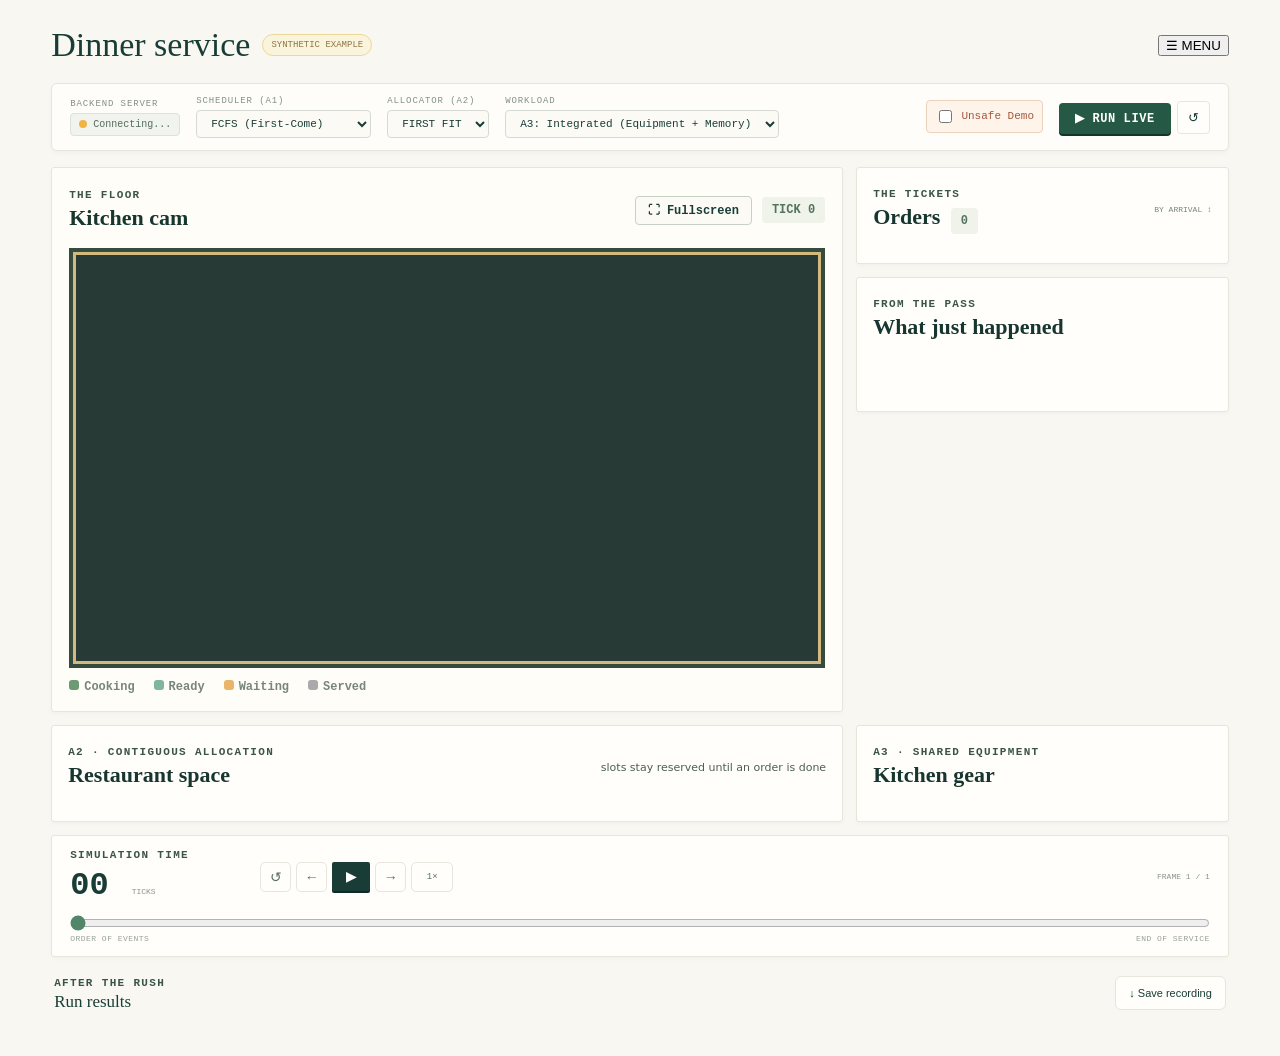
==== commit dd320674: "feat(web): improve typography legibility and add fullscreen simulation mode" ====
--- a/web/index.html
+++ b/web/index.html
@@ -78,9 +78,33 @@
         </div>
       </div>
       <div class="sim-grid">
-        <section class="scene-card card">
-          <div class="card-heading"><div><span class="eyebrow">THE FLOOR</span><h2>Kitchen cam</h2></div><span id="time-chip" class="time-chip">TICK 0</span></div>
-          <div class="restaurant-scene"><canvas id="game-canvas" aria-label="Pixel-art top-down restaurant. Order names and states are also listed below."></canvas></div>
+        <section class="scene-card card" id="scene-card">
+          <div class="card-heading">
+            <div><span class="eyebrow">THE FLOOR</span><h2>Kitchen cam</h2></div>
+            <div class="card-actions">
+              <button id="btn-fullscreen" class="fullscreen-btn" title="Toggle Fullscreen View">⛶ Fullscreen</button>
+              <span id="time-chip" class="time-chip">TICK 0</span>
+            </div>
+          </div>
+          <div class="restaurant-scene" id="restaurant-scene">
+            <canvas id="game-canvas" aria-label="Pixel-art top-down restaurant. Order names and states are also listed below."></canvas>
+            <div id="fullscreen-overlay" class="fullscreen-overlay hidden">
+              <div class="fs-topbar">
+                <div class="fs-info">
+                  <span id="fs-time-chip" class="time-chip">TICK 0</span>
+                  <span id="fs-run-meta" class="fs-meta"></span>
+                </div>
+                <div class="fs-controls">
+                  <button id="fs-restart-btn" class="control-button" title="Restart">↺</button>
+                  <button id="fs-step-back-btn" class="control-button" title="Step Back">←</button>
+                  <button id="fs-play-btn" class="play-button" title="Play/Pause">▶</button>
+                  <button id="fs-step-btn" class="control-button" title="Step Forward">→</button>
+                  <button id="fs-speed-btn" class="speed-button" title="Speed">1×</button>
+                </div>
+                <button id="btn-exit-fullscreen" class="exit-fullscreen-btn" title="Exit Fullscreen (Esc)">✕ Exit Fullscreen</button>
+              </div>
+            </div>
+          </div>
           <div class="legend"><span><i class="dot dot-cooking"></i>Cooking</span><span><i class="dot dot-ready"></i>Ready</span><span><i class="dot dot-waiting"></i>Waiting</span><span><i class="dot dot-done"></i>Served</span></div>
         </section>
 
--- a/web/styles.css
+++ b/web/styles.css
@@ -167,3 +167,246 @@
   color: #5a382c;
   line-height: 1.5;
 }
+
+/* Fullscreen mode and high readability */
+.card-actions {
+  display: flex;
+  align-items: center;
+  gap: 10px;
+}
+.fullscreen-btn {
+  font: 600 12px var(--mono);
+  padding: 6px 12px;
+  cursor: pointer;
+  background: #fbfaf5;
+  border: 1px solid #c7d2c4;
+  border-radius: 4px;
+  color: var(--ink);
+  transition: all 0.15s;
+}
+.fullscreen-btn:hover {
+  background: #e5ede3;
+  border-color: var(--green);
+}
+.restaurant-scene {
+  position: relative;
+  transition: all 0.2s ease;
+}
+.restaurant-scene:fullscreen,
+.restaurant-scene:-webkit-full-screen,
+.restaurant-scene.is-fullscreen {
+  position: fixed !important;
+  inset: 0 !important;
+  width: 100vw !important;
+  height: 100vh !important;
+  max-width: none !important;
+  max-height: none !important;
+  border: 0 !important;
+  border-radius: 0 !important;
+  margin: 0 !important;
+  padding: 0 !important;
+  z-index: 99999 !important;
+  background: #192723 !important;
+  box-shadow: none !important;
+}
+.restaurant-scene:fullscreen canvas,
+.restaurant-scene:-webkit-full-screen canvas,
+.restaurant-scene.is-fullscreen canvas {
+  width: 100% !important;
+  height: 100% !important;
+  display: block;
+}
+.fullscreen-overlay {
+  position: absolute;
+  top: 14px;
+  left: 18px;
+  right: 18px;
+  display: flex;
+  justify-content: space-between;
+  align-items: center;
+  pointer-events: auto;
+  z-index: 100000;
+}
+.fs-topbar {
+  display: flex;
+  align-items: center;
+  justify-content: space-between;
+  width: 100%;
+  padding: 10px 18px;
+  background: rgba(24, 44, 38, 0.94);
+  backdrop-filter: blur(8px);
+  border: 1px solid rgba(243, 228, 189, 0.35);
+  border-radius: 8px;
+  box-shadow: 0 10px 30px rgba(0, 0, 0, 0.45);
+}
+.fs-info {
+  display: flex;
+  align-items: center;
+  gap: 12px;
+}
+.fs-meta {
+  font: 600 12px var(--mono);
+  color: #f3e4bd;
+}
+.fs-controls {
+  display: flex;
+  align-items: center;
+  gap: 8px;
+}
+.exit-fullscreen-btn {
+  font: 600 12px var(--mono);
+  background: #b95743;
+  color: #fff;
+  border: 0;
+  border-radius: 5px;
+  padding: 8px 16px;
+  cursor: pointer;
+  box-shadow: 0 2px 0 #8d3625;
+}
+.exit-fullscreen-btn:hover {
+  background: #a44532;
+}
+
+/* Typography & Readability Upgrades */
+.time-chip, .count-pill {
+  font: bold 12px var(--mono) !important;
+  padding: 6px 10px !important;
+}
+.time-readout strong {
+  font: bold 32px var(--mono) !important;
+}
+.state-badge {
+  font: bold 11px var(--mono) !important;
+  padding: 5px 8px !important;
+  letter-spacing: 0.04em;
+}
+.order-stamp {
+  font: bold 13px var(--mono) !important;
+  color: #274538 !important;
+}
+.order-detail {
+  font-size: 12px !important;
+  color: #55665d !important;
+  font-weight: 500;
+}
+.memory-slot {
+  font: bold 11px var(--mono) !important;
+  min-width: 28px !important;
+  height: 44px !important;
+}
+.memory-slot span {
+  font-size: 10px !important;
+  font-weight: 600;
+}
+.resource-name {
+  font: bold 12px var(--mono) !important;
+  color: #263a34 !important;
+}
+.resource-owner {
+  font-size: 12px !important;
+  font-weight: 500;
+}
+.event-time {
+  font: bold 12px var(--mono) !important;
+  color: #b17857 !important;
+}
+.event-type {
+  font: bold 11px var(--mono) !important;
+  color: #2e6047 !important;
+}
+.stat span {
+  font: 10px var(--mono) !important;
+  letter-spacing: 0.08em;
+  color: #728077 !important;
+}
+.stat strong {
+  font: bold 20px Georgia, serif !important;
+}
+.legend {
+  font-size: 12px !important;
+  font-weight: 600;
+}
+.legend .dot {
+  width: 10px !important;
+  height: 10px !important;
+}
+
+/* Enhanced Contrast & Readability */
+.eyebrow {
+  font: bold 11px var(--mono) !important;
+  color: #3b5448 !important;
+  letter-spacing: 0.12em !important;
+}
+.micro-note {
+  font-size: 11px !important;
+  color: #4b5f54 !important;
+  font-weight: 500 !important;
+}
+.card-heading h2 {
+  font: 600 22px Georgia, serif !important;
+  color: #17362f !important;
+}
+.order-row {
+  padding: 10px 0 !important;
+}
+.order-stamp {
+  font: bold 14px var(--mono) !important;
+  color: #1b3d32 !important;
+}
+.order-detail {
+  font-size: 12px !important;
+  color: #33443b !important;
+  font-weight: 600 !important;
+}
+.state-badge {
+  font: bold 11px var(--mono) !important;
+  padding: 5px 9px !important;
+  border-radius: 4px !important;
+}
+.state-badge.state-RUNNING {
+  background: #2b774b !important;
+  color: #ffffff !important;
+}
+.state-badge.state-READY {
+  background: #3c776e !important;
+  color: #ffffff !important;
+}
+.state-badge.state-BLOCKED_MEMORY,
+.state-badge.state-BLOCKED_RESOURCE {
+  background: #b95743 !important;
+  color: #ffffff !important;
+}
+.state-badge.state-TERMINATED {
+  background: #e2ddd0 !important;
+  color: #4e5952 !important;
+}
+.event-row {
+  padding: 8px 0 !important;
+  font-size: 12px !important;
+  line-height: 1.5 !important;
+}
+.event-time {
+  font: bold 13px var(--mono) !important;
+  color: #9e4620 !important;
+}
+.event-type {
+  font: bold 12px var(--mono) !important;
+  color: #1f5038 !important;
+}
+.resource-tile {
+  padding: 10px 12px !important;
+  border: 1.5px solid #d8dfd4 !important;
+}
+.resource-tile.held {
+  background: #fdf5e6 !important;
+  border-color: #d88743 !important;
+}
+.resource-name {
+  font: bold 13px var(--mono) !important;
+  color: #1a3a30 !important;
+}
+.resource-owner {
+  font-size: 12px !important;
+  color: #634316 !important;
+  font-weight: 600 !important;
+}
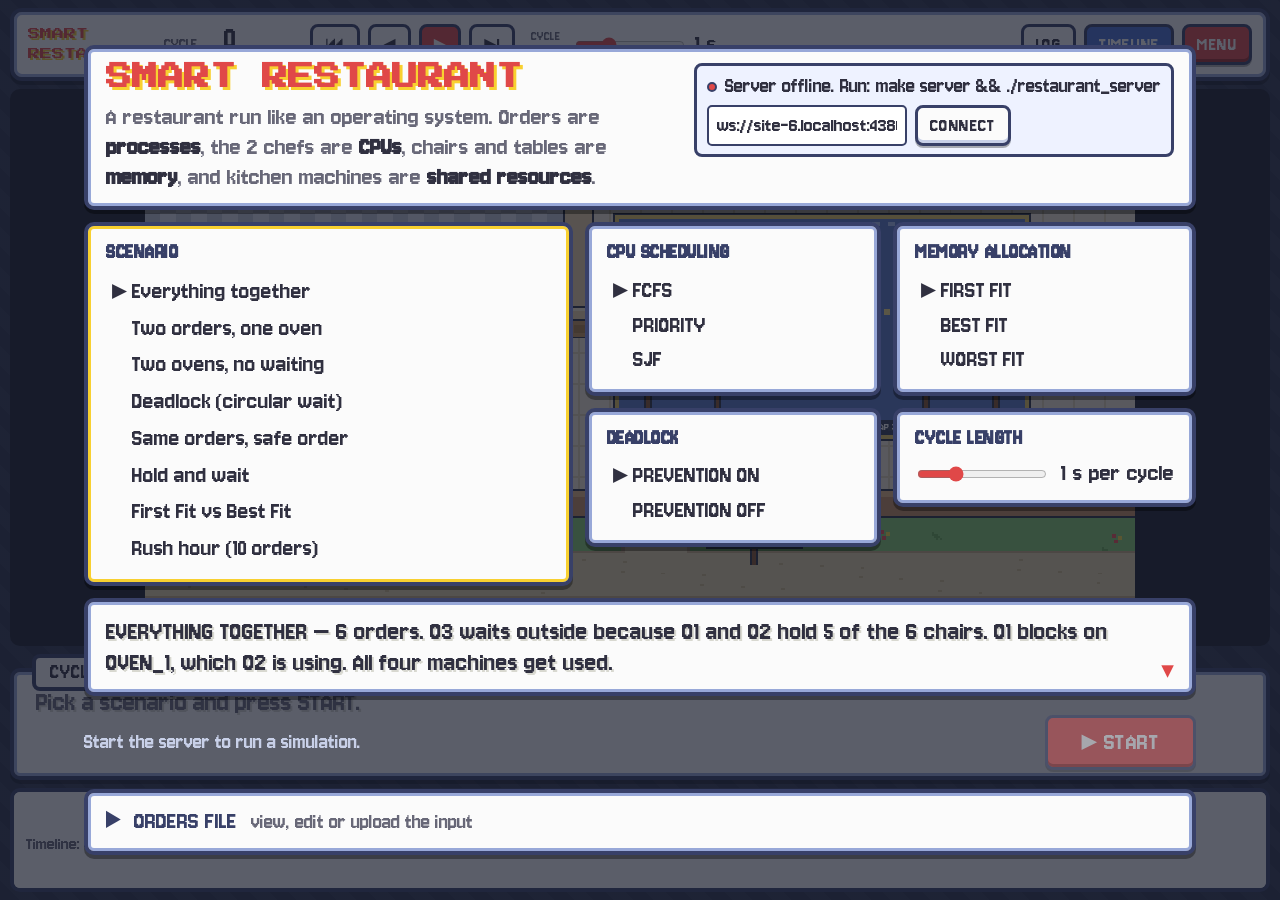
==== commit f2187e01: "feat(web): arrange the tables in a triangle in the middle of the hall T1 bottom-left, T2 at the top," ====
--- a/web/index.html
+++ b/web/index.html
@@ -1,132 +1,208 @@
 <!doctype html>
 <html lang="en">
 <head>
-  <meta charset="utf-8">
-  <meta name="viewport" content="width=device-width, initial-scale=1">
-  <meta name="theme-color" content="#153a35">
-  <title>Last Call — Restaurant Simulator</title>
-  <link rel="stylesheet" href="styles.css">
-  <script src="examples.js" defer></script>
-  <script src="app.js" defer></script>
+<meta charset="utf-8">
+<meta name="viewport" content="width=device-width, initial-scale=1">
+<title>Smart Restaurant Simulator</title>
+<link rel="preconnect" href="https://fonts.googleapis.com">
+<link rel="preconnect" href="https://fonts.gstatic.com" crossorigin>
+<link href="https://fonts.googleapis.com/css2?family=Jersey+10&family=Press+Start+2P&display=swap" rel="stylesheet">
+<link rel="stylesheet" href="style.css">
 </head>
 <body>
-  <main id="app">
-    <section id="welcome" class="welcome hidden"><label class="primary-button upload-button">Open a recording<input id="file-input" type="file" accept=".json,.txt,application/json,text/plain" multiple></label><div id="example-list" class="example-list" aria-label="Example simulations"></div></section>
-
-    <section id="simulator" class="simulator" aria-label="Simulation viewer">
-      <div class="sim-heading">
-        <div class="title-row"><h1 id="run-title">Dinner service</h1><span id="origin-badge" class="origin-badge">SYNTHETIC EXAMPLE</span><span id="run-meta" class="run-meta"></span></div>
-        <div class="header-buttons"><button id="load-more" class="menu-button">☰ MENU</button></div>
-      </div>
-
-      <section class="control-strip card">
-        <div class="control-row">
-          <div class="control-item">
-            <span class="control-label">BACKEND SERVER</span>
-            <div id="ws-status" class="ws-status connecting"><span class="status-dot"></span><span id="ws-text">Connecting...</span></div>
-          </div>
-          <div class="control-item">
-            <span class="control-label">SCHEDULER (A1)</span>
-            <select id="sel-scheduler" class="select-input">
-              <option value="FCFS">FCFS (First-Come)</option>
-              <option value="PRIORITY">PRIORITY (VIP First)</option>
-              <option value="SJF">SJF (Shortest Job)</option>
-            </select>
-          </div>
-          <div class="control-item">
-            <span class="control-label">ALLOCATOR (A2)</span>
-            <select id="sel-allocator" class="select-input">
-              <option value="FIRST_FIT">FIRST FIT</option>
-              <option value="BEST_FIT">BEST FIT</option>
-              <option value="WORST_FIT">WORST FIT</option>
-            </select>
-          </div>
-          <div class="control-item workload-item">
-            <span class="control-label">WORKLOAD</span>
-            <div class="workload-inputs">
-              <select id="sel-workload" class="select-input">
-                <option value="a3_integrated">A3: Integrated (Equipment + Memory)</option>
-                <option value="a3_contention">A3: Same Oven Contention</option>
-                <option value="a3_deadlock">A3: Deadlock (Circular Wait Demo)</option>
-                <option value="a3_safe">A3: Safe Resource Ordering</option>
-                <option value="a2_example">A2: Standard Multi-Order Rush</option>
-                <option value="custom">Custom .txt file...</option>
-              </select>
-              <input id="server-file-input" type="file" accept=".txt,.json" class="custom-file-picker hidden">
-            </div>
-          </div>
-          <div class="control-item checkbox-item">
-            <label class="toggle-checkbox" title="Demonstrate deadlock when processes acquire resources out of order">
-              <input type="checkbox" id="chk-unsafe-demo">
-              <span>Unsafe Demo</span>
-            </label>
-          </div>
-          <div class="control-item button-item">
-            <button id="btn-start-sim" class="primary-button run-simulation-button">▶ RUN LIVE</button>
-            <button id="btn-ws-reconnect" class="secondary-button reconnect-button" title="Reconnect WebSocket">↺</button>
-          </div>
-        </div>
-      </section>
-
-      <div id="deadlock-banner" class="deadlock-banner hidden">
-        <div class="deadlock-banner-inner">
-          <span class="deadlock-icon">⚠️</span>
-          <div>
-            <strong id="deadlock-banner-title">CIRCULAR WAIT DEADLOCK ENCOUNTERED</strong>
-            <p id="deadlock-banner-message">Two or more orders are mutually waiting on held equipment.</p>
-          </div>
-        </div>
-      </div>
-      <div class="sim-grid">
-        <section class="scene-card card" id="scene-card">
-          <div class="card-heading">
-            <div><span class="eyebrow">THE FLOOR</span><h2>Kitchen cam</h2></div>
-            <div class="card-actions">
-              <button id="btn-fullscreen" class="fullscreen-btn" title="Toggle Fullscreen View">⛶ Fullscreen</button>
-              <span id="time-chip" class="time-chip">TICK 0</span>
-            </div>
-          </div>
-          <div class="restaurant-scene" id="restaurant-scene">
-            <canvas id="game-canvas" aria-label="Pixel-art top-down restaurant. Order names and states are also listed below."></canvas>
-            <div id="fullscreen-overlay" class="fullscreen-overlay hidden">
-              <div class="fs-topbar">
-                <div class="fs-info">
-                  <span id="fs-time-chip" class="time-chip">TICK 0</span>
-                  <span id="fs-run-meta" class="fs-meta"></span>
-                </div>
-                <div class="fs-controls">
-                  <button id="fs-restart-btn" class="control-button" title="Restart">↺</button>
-                  <button id="fs-step-back-btn" class="control-button" title="Step Back">←</button>
-                  <button id="fs-play-btn" class="play-button" title="Play/Pause">▶</button>
-                  <button id="fs-step-btn" class="control-button" title="Step Forward">→</button>
-                  <button id="fs-speed-btn" class="speed-button" title="Speed">1×</button>
-                </div>
-                <button id="btn-exit-fullscreen" class="exit-fullscreen-btn" title="Exit Fullscreen (Esc)">✕ Exit Fullscreen</button>
-              </div>
-            </div>
-          </div>
-          <div class="legend"><span><i class="dot dot-cooking"></i>Cooking</span><span><i class="dot dot-ready"></i>Ready</span><span><i class="dot dot-waiting"></i>Waiting</span><span><i class="dot dot-done"></i>Served</span></div>
-        </section>
-
-        <aside class="side-column">
-          <section class="card orders-card"><div class="card-heading"><div><span class="eyebrow">THE TICKETS</span><h2>Orders <span id="order-count" class="count-pill">0</span></h2></div><button id="sort-button" class="text-button" title="Toggle order sorting">BY ARRIVAL ↕</button></div><div id="order-list" class="order-list"></div></section>
-          <section class="card event-card"><div class="card-heading"><div><span class="eyebrow">FROM THE PASS</span><h2>What just happened</h2></div></div><div id="event-list" class="event-list"></div></section>
-        </aside>
-
-        <section class="card memory-card"><div class="card-heading"><div><span class="eyebrow">A2 · CONTIGUOUS ALLOCATION</span><h2>Restaurant space</h2></div><span class="micro-note">slots stay reserved until an order is done</span></div><div id="memory-pools" class="memory-pools"></div></section>
-        <section class="card equipment-card"><div class="card-heading"><div><span class="eyebrow">A3 · SHARED EQUIPMENT</span><h2>Kitchen gear</h2></div><span id="resource-summary" class="micro-note"></span></div><div id="resource-list" class="resource-list"></div><div id="worker-evidence" class="worker-evidence hidden"></div></section>
-      </div>
-
-      <section class="card playback-card">
-        <div class="playback-top"><div class="time-readout"><span class="eyebrow">SIMULATION TIME</span><strong id="time-display">00</strong><span class="time-unit">TICKS</span></div><div class="playback-controls"><button id="restart-button" class="control-button" aria-label="Restart" title="Restart">↺</button><button id="step-back-button" class="control-button" aria-label="Previous frame" title="Previous frame">←</button><button id="play-button" class="play-button" aria-label="Play">▶</button><button id="step-button" class="control-button" aria-label="Next frame" title="Next frame">→</button><button id="speed-button" class="speed-button" title="Change playback speed">1×</button></div><span id="frame-count" class="frame-count">FRAME 1 / 1</span></div>
-        <input id="timeline" class="timeline" type="range" min="0" max="0" value="0" aria-label="Simulation frame">
-        <div class="timeline-labels"><span>ORDER OF EVENTS</span><span id="timeline-end">END OF SERVICE</span></div>
-      </section>
-      <section class="results-strip"><div class="results-title"><span class="eyebrow">AFTER THE RUSH</span><strong>Run results</strong></div><div id="summary-stats" class="summary-stats"></div><button id="save-button" class="secondary-button save-button">↓ Save recording</button></section>
-    </section>
-
-    <div id="toast" class="toast" role="status" aria-live="polite"></div>
-    <div id="case-modal" class="modal-backdrop hidden"><section class="case-modal card"><div class="card-heading"><h2>Choose a recording</h2><button id="close-modal" class="control-button" aria-label="Close">×</button></div><div id="case-list" class="case-list"></div><label class="secondary-button upload-button modal-upload">＋ Open recording<input id="modal-file-input" type="file" accept=".json,.txt,application/json,text/plain" multiple></label></section></div>
+<div id="app">
+  <header id="hud" class="pk-window">
+    <div class="brand">SMART<br>RESTAURANT</div>
+    <div class="clock" title="Simulated time: one cycle = one time unit">
+      <div class="clock-top"><span class="clock-label">CYCLE</span><span id="clockT">0</span><span id="clockEnd" class="muted">/ 0</span></div>
+      <div class="cycle-bar"><div id="cycleFill"></div></div>
+    </div>
+    <div class="controls">
+      <button id="btnRestart" title="Restart (R)" aria-label="Restart">⏮</button>
+      <button id="btnBack" title="Previous cycle (←)" aria-label="Previous cycle">◀</button>
+      <button id="btnPlay" class="primary" title="Play / pause (Space)" aria-label="Play">▶</button>
+      <button id="btnStep" title="Next cycle (→)" aria-label="Next cycle">▶|</button>
+    </div>
+    <label class="speed" title="How long one clock cycle lasts (− / +)">
+      <span class="speed-label">CYCLE<br>LENGTH</span>
+      <input id="speed" type="range" min="0.25" max="3" step="0.25" value="1">
+      <span id="speedVal">1 s</span>
+    </label>
+    <div class="badges" id="badges"></div>
+    <div class="toggles">
+      <button id="btnLog" title="Event log, orders, legend (L)">LOG</button>
+      <button id="btnGantt" class="on" title="Timeline (G)">TIMELINE</button>
+      <button id="btnMenu" class="primary" title="Settings (M)">MENU</button>
+    </div>
+  </header>
+
+  <main id="stage">
+    <div id="sceneWrap"><canvas id="scene" aria-label="Restaurant scene"></canvas></div>
+    <aside id="drawer" class="pk-window" hidden>
+      <div class="tabs">
+        <button data-tab="log" class="on">EVENTS</button>
+        <button data-tab="orders">ORDERS</button>
+        <button data-tab="legend">LEGEND</button>
+      </div>
+      <div id="tab-log" class="tab"></div>
+      <div id="tab-orders" class="tab" hidden></div>
+      <div id="tab-legend" class="tab" hidden>
+        <h3>Who is who</h3>
+        <dl class="legend">
+          <dt>Customers</dt><dd>One party per order. Party size = chairs needed (SPACE_REQ). Shirt colour = the order's colour, used everywhere.</dd>
+          <dt>Sign over a party</dt><dd>Chair icon + number = chairs needed side by side; table icon + number = tables needed side by side.</dd>
+          <dt>Outside</dt><dd>The memory queue (first in, first out). Only the head of the line, next to the door, is tried; if it doesn't fit, everyone behind it waits.</dd>
+          <dt>Waiting chairs</dt><dd>The SPACE pool, in the bottom-left corner. A party sits on chairs next to each other. Yellow dashed boxes = free gaps, green box = the gap the allocator chose.</dd>
+          <dt>Tables T1–T3</dt><dd>The TABLE pool, standing in a triangle. The dotted runner links neighbours: T1–T2 and T2–T3 are adjacent, T1 and T3 are not. A table with the order's cloth and flag belongs to it. When the food is ready the party walks to its table, then leaves. 0 tables = takeaway (a paper bag from the counter).</dd>
+          <dt>Order board</dt><dd>The ready queue, in the order the scheduler will pick. The highlighted line on each ticket is what the scheduler looks at.</dd>
+          <dt>Chefs</dt><dd>The 2 CPUs. The bubble shows the order being cooked and its progress. A chef walks to a machine while the order uses it.</dd>
+          <dt>Machines</dt><dd>Shared resources, one user at a time. Light: green = free, red = in use, grey = not in this scenario. The badge shows the holder.</dd>
+          <dt>Red WAIT tags</dt><dd>Orders blocked waiting for that machine, first in line on top. They keep their chairs, tables and anything they hold.</dd>
+          <dt>Wall clock</dt><dd>The hand sweeps once per clock cycle.</dd>
+        </dl>
+        <h3>Keys</h3>
+        <dl class="legend keys">
+          <dt>Space</dt><dd>play / pause</dd><dt>← →</dt><dd>previous / next cycle</dd>
+          <dt>− +</dt><dd>slower / faster</dd><dt>R</dt><dd>restart</dd>
+          <dt>M</dt><dd>menu</dd><dt>L</dt><dd>log</dd><dt>G</dt><dd>timeline</dd>
+        </dl>
+      </div>
+    </aside>
   </main>
+
+  <section id="caption" class="pk-dialog" aria-live="polite">
+    <div id="captionHead" class="pk-nametag">CYCLE 0</div>
+    <ul id="captionList"><li class="quiet">Pick a scenario and press START.</li></ul>
+    <span id="dialogMore" class="pk-more" hidden>▼</span>
+  </section>
+  <footer id="ganttWrap"><canvas id="gantt" aria-label="Timeline"></canvas></footer>
+</div>
+
+<div id="menu" class="modal">
+  <div class="menu">
+    <div class="pk-window menu-head">
+      <div>
+        <h1>SMART RESTAURANT</h1>
+        <p class="sub">A restaurant run like an operating system. Orders are <b>processes</b>, the 2 chefs are <b>CPUs</b>, chairs and tables are <b>memory</b>, and kitchen machines are <b>shared resources</b>.</p>
+      </div>
+      <div class="server">
+        <div><span id="srvDot" class="dot"></span><span id="srvText">connecting…</span></div>
+        <div class="server-row"><input id="srvUrl" aria-label="Server address"><button id="srvConnect">CONNECT</button></div>
+      </div>
+    </div>
+
+    <div class="menu-grid">
+      <div class="pk-window pick" data-pick="scenario">
+        <h2>SCENARIO</h2>
+        <ul id="scenarioList" class="pk-list" data-group="scenario"></ul>
+      </div>
+      <div class="settings">
+        <div class="pk-window pick" data-pick="scheduler">
+          <h2>CPU SCHEDULING</h2>
+          <ul class="pk-list" data-group="scheduler">
+            <li data-value="FCFS" data-desc="FCFS — First come, first served. A free chef cooks the order that arrived first. Simple and fair, but a long order makes everyone behind it wait.">FCFS</li>
+            <li data-value="PRIORITY" data-desc="PRIORITY — A free chef cooks the order with the lowest priority number (1 = VIP) first. It never interrupts a chef who is already cooking.">PRIORITY</li>
+            <li data-value="SJF" data-desc="SJF — Shortest job first. A free chef cooks the quickest order first, which lowers the average wait.">SJF</li>
+          </ul>
+        </div>
+        <div class="pk-window pick" data-pick="allocator">
+          <h2>MEMORY ALLOCATION</h2>
+          <ul class="pk-list" data-group="allocator">
+            <li data-value="FIRST_FIT" data-desc="FIRST FIT — Seat the party in the first gap of chairs (and tables) that is big enough, scanning from the left.">FIRST FIT</li>
+            <li data-value="BEST_FIT" data-desc="BEST FIT — Use the smallest gap that is big enough, so the least space is left over.">BEST FIT</li>
+            <li data-value="WORST_FIT" data-desc="WORST FIT — Use the biggest gap, so the leftover piece stays as large as possible.">WORST FIT</li>
+          </ul>
+        </div>
+        <div class="pk-window pick" data-pick="deadlock">
+          <h2>DEADLOCK</h2>
+          <ul class="pk-list" data-group="deadlock">
+            <li data-value="on" data-desc="PREVENTION ON — Machines are always taken in rank order: COFFEE, then MICROWAVE, then OVEN 1, then OVEN 2. An order that asks out of order first gives back what it holds (ROLLBACK), so a circle of waiting can never form.">PREVENTION ON</li>
+            <li data-value="off" data-desc="PREVENTION OFF — The unsafe demo. Requests run exactly as written, so two orders can end up waiting for each other forever. The server detects the circle and stops the run.">PREVENTION OFF</li>
+          </ul>
+        </div>
+        <div class="pk-window">
+          <h2>CYCLE LENGTH</h2>
+          <label class="speed-row"><input id="menuSpeed" type="range" min="0.25" max="3" step="0.25" value="1"><span id="menuSpeedVal">1 s per cycle</span></label>
+        </div>
+      </div>
+    </div>
+
+    <div class="pk-dialog menu-desc"><p id="menuDesc">Choose a scenario and the algorithms, then press START.</p><span class="pk-more">▼</span></div>
+
+    <div class="start-row">
+      <p id="startNote" class="hint">↑ ↓ choose · ← → switch window · Enter start</p>
+      <button id="btnStart" class="start">▶ START</button>
+    </div>
+
+    <details id="editorBox" class="pk-window editor-box">
+      <summary>ORDERS FILE <span class="hint">view, edit or upload the input</span></summary>
+      <div class="file-row">
+        <label class="btn">UPLOAD .TXT<input type="file" id="fileInput" accept=".txt,text/plain" hidden></label>
+        <span class="hint">Same format as ./restaurant: N, Q, the orders, then the optional machines and actions.</span>
+      </div>
+      <div class="editor"><pre id="lineNos" aria-hidden="true"></pre><textarea id="ordersText" spellcheck="false" aria-label="Orders input"></textarea></div>
+    </details>
+    <div id="inputError" class="error" hidden></div>
+  </div>
+</div>
+
+<div id="results" class="modal" hidden>
+  <div class="menu results">
+    <div class="pk-window">
+      <h1>SERVICE COMPLETE!</h1>
+      <p id="resultsSub" class="sub"></p>
+      <div id="summaryCards" class="cards"></div>
+    </div>
+    <div class="row-btns">
+      <button id="btnCsv">DOWNLOAD CSV</button>
+      <button id="btnReplay">REPLAY</button>
+      <button id="btnExplore">KEEP EXPLORING</button>
+      <button id="btnChange" class="primary">CHANGE SETTINGS</button>
+    </div>
+    <div class="pk-window">
+      <h2>PER ORDER <small>all times in cycles</small></h2>
+      <div class="table-wrap"><table id="resultsTable"></table></div>
+    </div>
+    <div class="split">
+      <div class="pk-window"><h2>CHAIRS AND TABLES</h2><div class="table-wrap"><table id="poolTable"></table></div></div>
+      <div class="pk-window"><h2>MACHINES</h2><div class="table-wrap"><table id="resTable"></table></div></div>
+    </div>
+  </div>
+</div>
+
+<div id="deadlockModal" class="modal" hidden>
+  <div class="menu deadlock">
+    <div class="pk-dialog danger">
+      <h1>DEADLOCK DETECTED!</h1>
+      <p id="dlMessage" class="sub"></p>
+      <div id="dlCycle" class="cycle"></div>
+    </div>
+    <div class="pk-window">
+      <h2>ALL FOUR CONDITIONS HOLD</h2>
+      <ul class="conditions">
+        <li><b>Mutual exclusion:</b> each machine serves one order at a time.</li>
+        <li><b>Hold and wait:</b> each order keeps one machine while it waits for another.</li>
+        <li><b>No preemption:</b> a machine is never taken away from its holder.</li>
+        <li><b>Circular wait:</b> the orders wait for each other in a circle (above).</li>
+      </ul>
+      <p class="sub">The server found the cycle in the wait-for graph, stopped every worker thread and ended the run. With prevention ON, an order that asks for a lower-ranked machine while holding a higher one gives it back first (ROLLBACK), so the circle can never close.</p>
+    </div>
+    <div class="row-btns">
+      <button id="dlExplore">LOOK AT THE KITCHEN</button>
+      <button id="dlRerun" class="primary">RE-RUN WITH PREVENTION ON</button>
+    </div>
+  </div>
+</div>
+
+<script>window.RV = {};</script>
+<script src="js/scenarios.js"></script>
+<script src="js/sprites.js"></script>
+<script src="js/narrate.js"></script>
+<script src="js/playback.js"></script>
+<script src="js/scene.js"></script>
+<script src="js/gantt.js"></script>
+<script src="js/net.js"></script>
+<script src="js/ui.js"></script>
+<script src="js/main.js"></script>
 </body>
 </html>
--- a/web/style.css
+++ b/web/style.css
@@ -0,0 +1,239 @@
+/* Handheld-RPG style UI: white rounded windows with a navy double border,
+ * a dialog box with a name tab and ▼, menus with a ▶ cursor, type-style badges. */
+:root {
+  --page: #283048;
+  --page-2: #303a58;
+  --win: #fbfbfb;
+  --line: #384068;
+  --line-2: #98a8d8;
+  --ink: #303040;
+  --ink-soft: #686878;
+  --shadow: #d8d8d0;
+  --red: #e04848;
+  --blue: #4870d8;
+  --font: "Jersey 10", ui-monospace, monospace;
+  --logo: "Press Start 2P", ui-monospace, monospace;
+  /* event kinds, like move types */
+  --k-memory: #6890f0;
+  --k-cpu: #58b040;
+  --k-equip: #f08030;
+  --k-prevent: #a040a0;
+  --k-done: #e8b818;
+}
+
+* { box-sizing: border-box; }
+html, body { margin: 0; height: 100%; }
+body {
+  font: 26px/1.15 var(--font); color: var(--ink); overflow: hidden;
+  background: var(--page) repeating-linear-gradient(45deg, transparent 0 14px, rgba(255,255,255,.03) 14px 28px);
+}
+button, input, textarea, summary { font: inherit; color: inherit; }
+[hidden] { display: none !important; }
+.muted { color: var(--ink-soft); }
+.hint { color: var(--ink-soft); font-size: 22px; }
+
+/* ---------- windows ---------- */
+.pk-window, .pk-dialog {
+  background: var(--win);
+  border: 4px solid var(--line);
+  border-radius: 10px;
+  box-shadow: inset 0 0 0 3px var(--line-2), inset 0 0 0 5px var(--win), 0 4px 0 rgba(0,0,0,.35);
+}
+.pk-dialog { text-shadow: 2px 2px 0 var(--shadow); }
+.pk-nametag {
+  position: absolute; top: -18px; left: 18px; padding: 2px 14px;
+  background: var(--win); border: 4px solid var(--line); border-radius: 8px;
+  font-size: 22px; letter-spacing: .5px; text-shadow: none;
+}
+.pk-more { position: absolute; right: 18px; bottom: 8px; color: var(--red); font-size: 21px; animation: blink .8s steps(2) infinite; text-shadow: none; }
+@keyframes blink { 50% { opacity: 0; } }
+
+button {
+  font-size: 20px; letter-spacing: .4px;
+  background: var(--win); color: var(--ink);
+  border: 3px solid var(--line); border-radius: 8px;
+  padding: 6px 12px; cursor: pointer;
+  box-shadow: inset 0 -3px 0 #c8d0e8, 0 2px 0 rgba(0,0,0,.3);
+}
+button:hover { background: #eef2ff; }
+button:active { box-shadow: inset 0 3px 0 #c8d0e8; transform: translateY(1px); }
+button:focus-visible { outline: 3px solid #f8d030; outline-offset: 2px; }
+button.primary, button.start { background: var(--red); color: #fff; box-shadow: inset 0 -3px 0 #a02828, 0 2px 0 rgba(0,0,0,.3); }
+button.primary:hover, button.start:hover { background: #ec5c5c; }
+button.on { background: var(--blue); color: #fff; box-shadow: inset 0 -3px 0 #2848a0, 0 2px 0 rgba(0,0,0,.3); }
+button:disabled { opacity: .45; cursor: default; }
+input[type=range] { accent-color: var(--red); width: 110px; }
+
+/* ---------- layout ---------- */
+#app { display: flex; flex-direction: column; height: 100vh; padding: 8px 10px 0; gap: 8px; }
+#hud { display: flex; align-items: center; gap: 16px; flex-wrap: wrap; padding: 8px 14px; border-radius: 12px; }
+.brand { font-family: var(--logo); font-size: 12px; line-height: 1.6; color: var(--red); text-shadow: 2px 2px 0 #f8d030; }
+.clock { min-width: 130px; }
+.clock-top { display: flex; align-items: baseline; gap: 8px; }
+.clock-label { font-size: 17px; color: var(--ink-soft); }
+#clockT { font-size: 34px; min-width: 32px; text-align: right; }
+#clockEnd { font-size: 21px; }
+.cycle-bar { height: 8px; margin-top: 2px; background: #d8dce8; border: 2px solid var(--line); border-radius: 4px; overflow: hidden; }
+#cycleFill { height: 100%; width: 0; background: #58c840; }
+.controls { display: flex; gap: 8px; }
+.controls button { min-width: 42px; font-size: 20px; }
+.speed { display: flex; align-items: center; gap: 8px; }
+.speed-label { font-size: 14px; line-height: 1.1; color: var(--ink-soft); }
+#speedVal { min-width: 46px; }
+.badges { display: flex; gap: 8px; flex-wrap: wrap; margin-left: auto; }
+.badge {
+  display: inline-flex; flex-direction: column; align-items: flex-start;
+  padding: 2px 10px 3px; border-radius: 7px; border: 2px solid rgba(0,0,0,.25);
+  color: #fff; font-size: 21px; text-shadow: 1px 1px 0 rgba(0,0,0,.35);
+}
+.badge i { font-style: normal; font-size: 13px; opacity: .85; }
+.badge.cpu { background: #6890f0; }
+.badge.mem { background: #78c850; }
+.badge.on { background: #f8d030; color: var(--ink); text-shadow: none; }
+.badge.warn { background: #c03028; }
+.toggles { display: flex; gap: 8px; }
+
+#stage { flex: 1; display: flex; min-height: 0; gap: 8px; }
+#sceneWrap { flex: 1; position: relative; min-width: 0; overflow: auto; border-radius: 10px; }
+#scene { position: absolute; inset: 0; image-rendering: pixelated; }
+#scene.pan { position: relative; inset: auto; display: block; }
+
+#drawer { width: 380px; display: flex; flex-direction: column; min-height: 0; padding: 8px; }
+.tabs { display: flex; gap: 6px; padding: 4px; }
+.tabs button { flex: 1; font-size: 17px; padding: 5px 4px; }
+.tab { flex: 1; overflow: auto; padding: 4px 10px 10px; }
+.tab h3 { font-size: 21px; margin: 12px 0 6px; color: var(--red); }
+
+#caption {
+  position: relative; display: flex; align-items: flex-start;
+  margin-top: 14px; padding: 14px 44px 10px 22px;
+  min-height: 112px;
+  font-size: 29px;
+}
+#captionList { list-style: none; margin: 0; padding: 0; flex: 1; max-height: 118px; overflow-y: auto; }
+#captionList li { margin-bottom: 4px; min-height: 1.2em; }
+
+#ganttWrap { height: 104px; position: relative; margin: 0 0 8px; border-radius: 10px; overflow: hidden; border: 4px solid var(--line); background: var(--win); }
+#ganttWrap.hide { display: none; }
+#gantt { position: absolute; inset: 0; cursor: pointer; }
+
+/* event chips (dialog and log) */
+.tag {
+  display: inline-block; font-size: 16px; letter-spacing: .4px;
+  padding: 0 7px; margin-right: 8px; border-radius: 6px; vertical-align: 2px;
+  color: #fff; text-shadow: 1px 1px 0 rgba(0,0,0,.3); border: 2px solid rgba(0,0,0,.2);
+}
+.k-memory .tag { background: var(--k-memory); }
+.k-cpu .tag { background: var(--k-cpu); }
+.k-equip .tag { background: var(--k-equip); }
+.k-prevent .tag { background: var(--k-prevent); }
+.k-done .tag { background: var(--k-done); color: var(--ink); text-shadow: none; }
+.quiet { color: var(--ink-soft); }
+.log-t { color: var(--red); margin: 10px 0 4px; }
+.log-line { font-size: 23px; padding: 2px 0 2px 2px; margin-bottom: 3px; }
+.log-line.now { background: #fff6c8; border-radius: 4px; }
+
+.orders-table { width: 100%; border-collapse: collapse; font-size: 22px; }
+.orders-table td, .orders-table th { padding: 3px 4px; text-align: left; border-bottom: 2px solid #e0e4ee; }
+.orders-table th { font-size: 16px; color: var(--ink-soft); }
+.swatch { display: inline-block; width: 12px; height: 12px; margin-right: 6px; vertical-align: -1px; border: 2px solid var(--line); border-radius: 3px; }
+.state { font-size: 16px; padding: 0 6px; border-radius: 5px; color: #fff; }
+.st-RUNNING { background: #58b040; } .st-READY { background: #e8b818; color: var(--ink); }
+.st-BLOCKED_MEMORY { background: #6890f0; } .st-BLOCKED_RESOURCE { background: #e04848; }
+.st-TERMINATED { background: #a8a8b8; } .st-NEW { background: #d8d8e0; color: var(--ink); }
+
+dl.legend { margin: 0; }
+dl.legend dt { margin-top: 10px; }
+dl.legend dd { margin: 2px 0 0; color: var(--ink-soft); font-size: 22px; }
+dl.keys { display: grid; grid-template-columns: auto 1fr; gap: 4px 12px; }
+dl.keys dt, dl.keys dd { margin: 0; }
+
+/* ---------- modals ---------- */
+.modal {
+  position: fixed; inset: 0; z-index: 10; display: flex; align-items: center; justify-content: center;
+  padding: 16px; background: rgba(24, 28, 44, .7);
+}
+.menu { width: 100%; max-width: 1120px; max-height: calc(100vh - 32px); overflow: auto; display: flex; flex-direction: column; gap: 12px; padding: 4px; }
+.menu h1 { font-family: var(--logo); font-size: 26px; color: var(--red); margin: 0 0 10px; text-shadow: 3px 3px 0 #f8d030; }
+.menu h2 { font-size: 22px; margin: 0 0 8px; color: var(--line); letter-spacing: .5px; }
+.menu h2 small { font-weight: 500; font-size: 20px; color: var(--ink-soft); margin-left: 6px; }
+.menu .pk-window, .menu .pk-dialog { padding: 14px 18px; }
+.sub { color: var(--ink-soft); margin: 0; }
+.sub b { color: var(--ink); }
+
+.menu-head { display: flex; gap: 20px; justify-content: space-between; align-items: flex-start; flex-wrap: wrap; }
+.menu-head > div:first-child { flex: 1; min-width: 280px; }
+.server { background: #eef2ff; border: 3px solid var(--line); border-radius: 8px; padding: 8px 10px; font-size: 22px; }
+.server-row { display: flex; gap: 8px; margin-top: 6px; }
+.server-row input { background: #fff; border: 2px solid var(--line); border-radius: 5px; padding: 3px 8px; width: 200px; font-size: 21px; }
+.dot { display: inline-block; width: 10px; height: 10px; margin-right: 8px; border-radius: 50%; background: #a8a8b8; border: 2px solid var(--line); }
+.dot.connected { background: #58c840; } .dot.offline { background: var(--red); } .dot.connecting { background: #f8d030; }
+
+.menu-grid { display: grid; grid-template-columns: 1fr 1.25fr; gap: 12px; align-items: start; }
+.settings { display: grid; grid-template-columns: 1fr 1fr; gap: 12px; align-items: start; }
+.pick.active { box-shadow: inset 0 0 0 3px #f8d030, inset 0 0 0 5px var(--win), 0 4px 0 rgba(0,0,0,.35); }
+.pk-list { list-style: none; margin: 0; padding: 0; }
+.pk-list li { position: relative; padding: 3px 6px 3px 26px; cursor: pointer; border-radius: 5px; font-size: 25px; }
+.pk-list li:hover { background: #eef2ff; }
+.pk-list li:hover::before { content: "▷"; position: absolute; left: 6px; color: var(--ink-soft); }
+.pk-list li.on::before { content: "▶"; position: absolute; left: 6px; color: var(--ink); }
+.pk-list li .src { display: block; font-size: 18px; font-weight: 500; color: var(--ink-soft); }
+#scenarioList li { padding-top: 4px; padding-bottom: 4px; }
+.menu-desc { position: relative; min-height: 86px; font-size: 27px; padding-right: 40px !important; }
+.menu-desc p { margin: 0; }
+.editor-box summary { cursor: pointer; color: var(--line); }
+.editor-box summary .hint { font-weight: 500; margin-left: 8px; }
+.file-row { display: flex; gap: 12px; align-items: center; margin: 10px 0; flex-wrap: wrap; }
+.btn {
+  font-size: 18px; padding: 5px 12px; cursor: pointer; background: var(--win);
+  border: 3px solid var(--line); border-radius: 8px; box-shadow: inset 0 -3px 0 #c8d0e8;
+}
+.editor { display: flex; background: #f4f6fc; height: 200px; overflow: auto; border: 3px solid var(--line); border-radius: 6px; }
+#lineNos { margin: 0; padding: 8px 6px; color: #9098b0; text-align: right; font: 20px/1.1 var(--font); user-select: none; min-width: 34px; background: #e8ecf6; }
+#ordersText {
+  flex: 1; border: 0; resize: none; background: transparent; padding: 8px; font: 20px/1.1 var(--font);
+  white-space: pre; overflow: hidden; min-height: 100%; outline: none;
+}
+#lineNos .bad { background: var(--red); color: #fff; display: inline-block; width: 100%; }
+.error { padding: 8px 14px; background: #ffe8e8; color: #a02020; border: 3px solid var(--red); border-radius: 8px; }
+.speed-row { display: flex; gap: 12px; align-items: center; }
+.speed-row input { width: 130px; }
+#menuSpeedVal { white-space: nowrap; }
+.start-row { display: flex; justify-content: space-between; align-items: center; gap: 12px; }
+.start-row .hint { color: #c8d0e8; }
+button.start { font-size: 26px; padding: 10px 34px; }
+
+.results .cards { display: grid; grid-template-columns: repeat(4, 1fr); gap: 10px; margin-top: 12px; }
+.card { background: #eef2ff; border: 3px solid var(--line); border-radius: 8px; padding: 6px 12px; }
+.card .v { font-size: 31px; color: var(--red); }
+.card .l { color: var(--ink-soft); font-size: 21px; }
+.table-wrap { overflow: auto; }
+.results table { border-collapse: collapse; width: 100%; font-size: 23px; }
+.results th, .results td { padding: 3px 8px; text-align: right; border-bottom: 2px solid #e0e4ee; white-space: nowrap; }
+.results th { font-size: 16px; color: var(--ink-soft); }
+.results th:first-child, .results td:first-child { text-align: left; }
+.split { display: grid; grid-template-columns: 1fr 1fr; gap: 12px; }
+.row-btns { display: flex; gap: 12px; justify-content: flex-end; flex-wrap: wrap; }
+
+.deadlock { max-width: 780px; }
+.pk-dialog.danger { border-color: #a02020; box-shadow: inset 0 0 0 3px #f09090, inset 0 0 0 5px var(--win), 0 4px 0 rgba(0,0,0,.35); }
+.deadlock h1 { color: #c02020; text-shadow: 3px 3px 0 #f8c8c8; }
+.cycle { display: flex; flex-wrap: wrap; align-items: center; gap: 8px; margin: 12px 0 2px; text-shadow: none; }
+.cycle .node { padding: 2px 10px; border-radius: 6px; border: 2px solid var(--line); }
+.cycle .res { background: #585f70; color: #fff; }
+.cycle .arrow { color: #c02020; font-size: 22px; }
+.conditions { margin: 0 0 12px; padding-left: 22px; color: var(--ink-soft); }
+.conditions b { color: var(--ink); }
+
+/* ---------- narrow screens ---------- */
+@media (max-width: 900px) {
+  body { font-size: 23px; }
+  #hud { gap: 10px; padding: 8px 10px; }
+  .brand, .speed-label { display: none; }
+  .badges { margin-left: 0; order: 9; width: 100%; }
+  #drawer { position: absolute; right: 0; top: 0; bottom: 0; width: min(380px, 92vw); z-index: 5; }
+  #stage { position: relative; }
+  .menu-grid, .settings, .split { grid-template-columns: 1fr; }
+  .results .cards { grid-template-columns: 1fr 1fr; }
+  #caption { font-size: 25px; min-height: 90px; }
+}
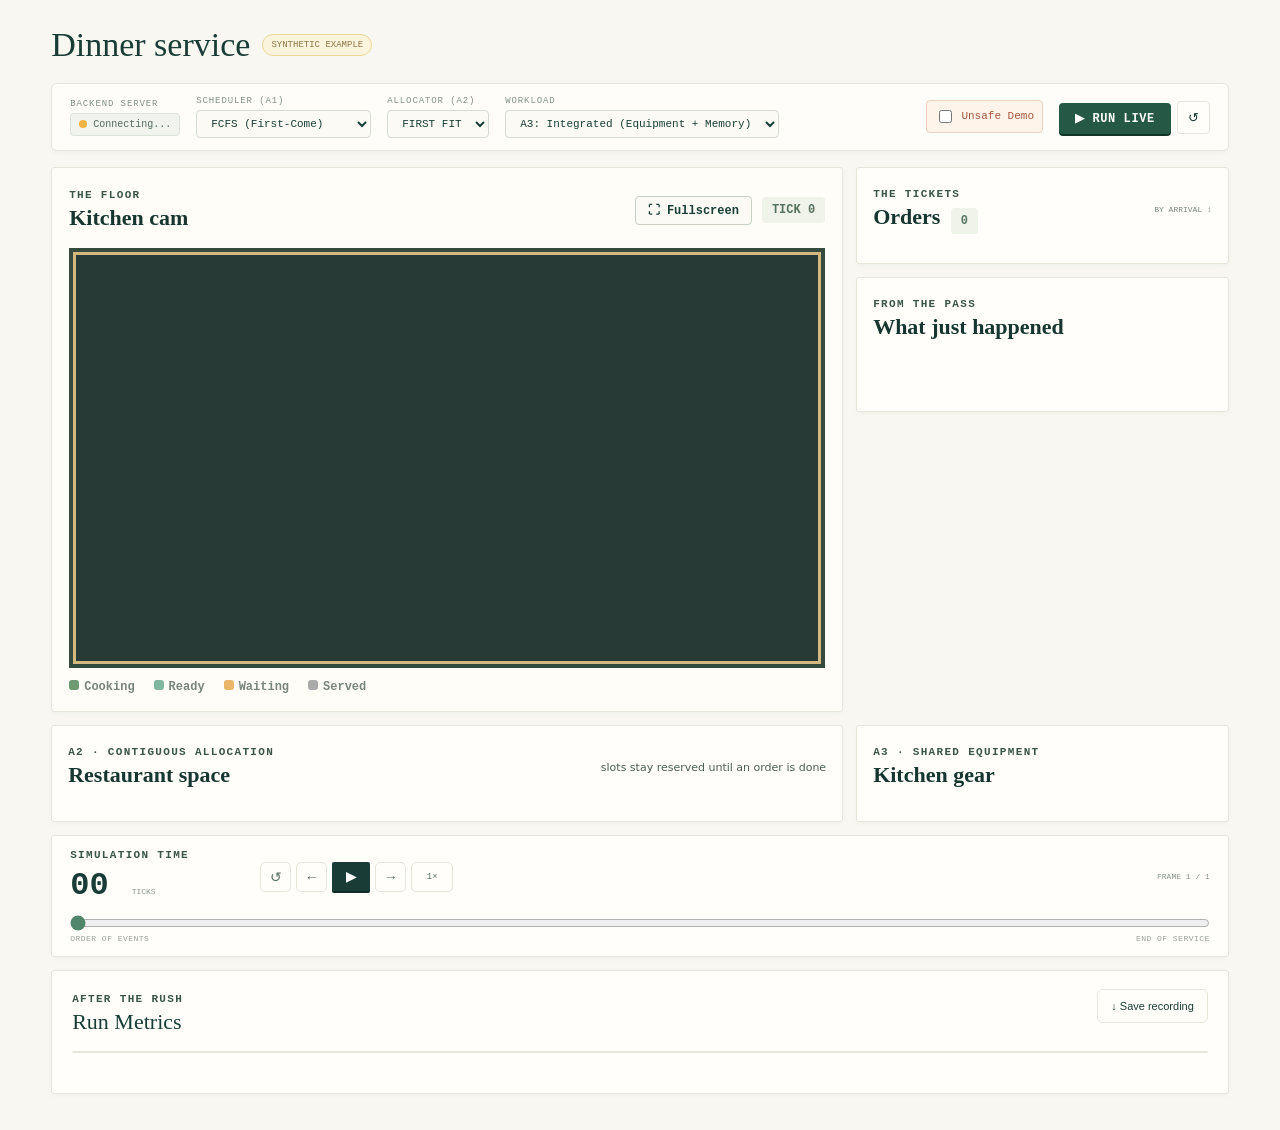
==== commit a6a52fb2: "feat(web): fix controls during live sim, add metrics table, remove menu btn; add walkthrough doc" ====
--- a/web/index.html
+++ b/web/index.html
@@ -1,208 +1,143 @@
 <!doctype html>
 <html lang="en">
 <head>
-<meta charset="utf-8">
-<meta name="viewport" content="width=device-width, initial-scale=1">
-<title>Smart Restaurant Simulator</title>
-<link rel="preconnect" href="https://fonts.googleapis.com">
-<link rel="preconnect" href="https://fonts.gstatic.com" crossorigin>
-<link href="https://fonts.googleapis.com/css2?family=Jersey+10&family=Press+Start+2P&display=swap" rel="stylesheet">
-<link rel="stylesheet" href="style.css">
+  <meta charset="utf-8">
+  <meta name="viewport" content="width=device-width, initial-scale=1">
+  <meta name="theme-color" content="#153a35">
+  <title>Last Call — Restaurant Simulator</title>
+  <link rel="stylesheet" href="styles.css">
+  <script src="examples.js" defer></script>
+  <script src="app.js" defer></script>
 </head>
 <body>
-<div id="app">
-  <header id="hud" class="pk-window">
-    <div class="brand">SMART<br>RESTAURANT</div>
-    <div class="clock" title="Simulated time: one cycle = one time unit">
-      <div class="clock-top"><span class="clock-label">CYCLE</span><span id="clockT">0</span><span id="clockEnd" class="muted">/ 0</span></div>
-      <div class="cycle-bar"><div id="cycleFill"></div></div>
-    </div>
-    <div class="controls">
-      <button id="btnRestart" title="Restart (R)" aria-label="Restart">⏮</button>
-      <button id="btnBack" title="Previous cycle (←)" aria-label="Previous cycle">◀</button>
-      <button id="btnPlay" class="primary" title="Play / pause (Space)" aria-label="Play">▶</button>
-      <button id="btnStep" title="Next cycle (→)" aria-label="Next cycle">▶|</button>
-    </div>
-    <label class="speed" title="How long one clock cycle lasts (− / +)">
-      <span class="speed-label">CYCLE<br>LENGTH</span>
-      <input id="speed" type="range" min="0.25" max="3" step="0.25" value="1">
-      <span id="speedVal">1 s</span>
-    </label>
-    <div class="badges" id="badges"></div>
-    <div class="toggles">
-      <button id="btnLog" title="Event log, orders, legend (L)">LOG</button>
-      <button id="btnGantt" class="on" title="Timeline (G)">TIMELINE</button>
-      <button id="btnMenu" class="primary" title="Settings (M)">MENU</button>
-    </div>
-  </header>
+  <main id="app">
+    <section id="welcome" class="welcome hidden"><label class="primary-button upload-button">Open a recording<input id="file-input" type="file" accept=".json,.txt,application/json,text/plain" multiple></label><div id="example-list" class="example-list" aria-label="Example simulations"></div></section>
 
-  <main id="stage">
-    <div id="sceneWrap"><canvas id="scene" aria-label="Restaurant scene"></canvas></div>
-    <aside id="drawer" class="pk-window" hidden>
-      <div class="tabs">
-        <button data-tab="log" class="on">EVENTS</button>
-        <button data-tab="orders">ORDERS</button>
-        <button data-tab="legend">LEGEND</button>
+    <section id="simulator" class="simulator" aria-label="Simulation viewer">
+      <div class="sim-heading">
+        <div class="title-row"><h1 id="run-title">Dinner service</h1><span id="origin-badge" class="origin-badge">SYNTHETIC EXAMPLE</span><span id="run-meta" class="run-meta"></span></div>
+        <div class="header-buttons"></div>
       </div>
-      <div id="tab-log" class="tab"></div>
-      <div id="tab-orders" class="tab" hidden></div>
-      <div id="tab-legend" class="tab" hidden>
-        <h3>Who is who</h3>
-        <dl class="legend">
-          <dt>Customers</dt><dd>One party per order. Party size = chairs needed (SPACE_REQ). Shirt colour = the order's colour, used everywhere.</dd>
-          <dt>Sign over a party</dt><dd>Chair icon + number = chairs needed side by side; table icon + number = tables needed side by side.</dd>
-          <dt>Outside</dt><dd>The memory queue (first in, first out). Only the head of the line, next to the door, is tried; if it doesn't fit, everyone behind it waits.</dd>
-          <dt>Waiting chairs</dt><dd>The SPACE pool, in the bottom-left corner. A party sits on chairs next to each other. Yellow dashed boxes = free gaps, green box = the gap the allocator chose.</dd>
-          <dt>Tables T1–T3</dt><dd>The TABLE pool, standing in a triangle. The dotted runner links neighbours: T1–T2 and T2–T3 are adjacent, T1 and T3 are not. A table with the order's cloth and flag belongs to it. When the food is ready the party walks to its table, then leaves. 0 tables = takeaway (a paper bag from the counter).</dd>
-          <dt>Order board</dt><dd>The ready queue, in the order the scheduler will pick. The highlighted line on each ticket is what the scheduler looks at.</dd>
-          <dt>Chefs</dt><dd>The 2 CPUs. The bubble shows the order being cooked and its progress. A chef walks to a machine while the order uses it.</dd>
-          <dt>Machines</dt><dd>Shared resources, one user at a time. Light: green = free, red = in use, grey = not in this scenario. The badge shows the holder.</dd>
-          <dt>Red WAIT tags</dt><dd>Orders blocked waiting for that machine, first in line on top. They keep their chairs, tables and anything they hold.</dd>
-          <dt>Wall clock</dt><dd>The hand sweeps once per clock cycle.</dd>
-        </dl>
-        <h3>Keys</h3>
-        <dl class="legend keys">
-          <dt>Space</dt><dd>play / pause</dd><dt>← →</dt><dd>previous / next cycle</dd>
-          <dt>− +</dt><dd>slower / faster</dd><dt>R</dt><dd>restart</dd>
-          <dt>M</dt><dd>menu</dd><dt>L</dt><dd>log</dd><dt>G</dt><dd>timeline</dd>
-        </dl>
-      </div>
-    </aside>
-  </main>
 
-  <section id="caption" class="pk-dialog" aria-live="polite">
-    <div id="captionHead" class="pk-nametag">CYCLE 0</div>
-    <ul id="captionList"><li class="quiet">Pick a scenario and press START.</li></ul>
-    <span id="dialogMore" class="pk-more" hidden>▼</span>
-  </section>
-  <footer id="ganttWrap"><canvas id="gantt" aria-label="Timeline"></canvas></footer>
-</div>
+      <section class="control-strip card">
+        <div class="control-row">
+          <div class="control-item">
+            <span class="control-label">BACKEND SERVER</span>
+            <div id="ws-status" class="ws-status connecting"><span class="status-dot"></span><span id="ws-text">Connecting...</span></div>
+          </div>
+          <div class="control-item">
+            <span class="control-label">SCHEDULER (A1)</span>
+            <select id="sel-scheduler" class="select-input">
+              <option value="FCFS">FCFS (First-Come)</option>
+              <option value="PRIORITY">PRIORITY (VIP First)</option>
+              <option value="SJF">SJF (Shortest Job)</option>
+            </select>
+          </div>
+          <div class="control-item">
+            <span class="control-label">ALLOCATOR (A2)</span>
+            <select id="sel-allocator" class="select-input">
+              <option value="FIRST_FIT">FIRST FIT</option>
+              <option value="BEST_FIT">BEST FIT</option>
+              <option value="WORST_FIT">WORST FIT</option>
+            </select>
+          </div>
+          <div class="control-item workload-item">
+            <span class="control-label">WORKLOAD</span>
+            <div class="workload-inputs">
+              <select id="sel-workload" class="select-input">
+                <option value="a3_integrated">A3: Integrated (Equipment + Memory)</option>
+                <option value="a3_contention">A3: Same Oven Contention</option>
+                <option value="a3_deadlock">A3: Deadlock (Circular Wait Demo)</option>
+                <option value="a3_safe">A3: Safe Resource Ordering</option>
+                <option value="a2_example">A2: Standard Multi-Order Rush</option>
+                <option value="custom">Custom .txt file...</option>
+              </select>
+              <input id="server-file-input" type="file" accept=".txt,.json" class="custom-file-picker hidden">
+            </div>
+          </div>
+          <div class="control-item checkbox-item">
+            <label class="toggle-checkbox" title="Demonstrate deadlock when processes acquire resources out of order">
+              <input type="checkbox" id="chk-unsafe-demo">
+              <span>Unsafe Demo</span>
+            </label>
+          </div>
+          <div class="control-item button-item">
+            <button id="btn-start-sim" class="primary-button run-simulation-button">▶ RUN LIVE</button>
+            <button id="btn-ws-reconnect" class="secondary-button reconnect-button" title="Reconnect WebSocket">↺</button>
+          </div>
+        </div>
+      </section>
 
-<div id="menu" class="modal">
-  <div class="menu">
-    <div class="pk-window menu-head">
-      <div>
-        <h1>SMART RESTAURANT</h1>
-        <p class="sub">A restaurant run like an operating system. Orders are <b>processes</b>, the 2 chefs are <b>CPUs</b>, chairs and tables are <b>memory</b>, and kitchen machines are <b>shared resources</b>.</p>
-      </div>
-      <div class="server">
-        <div><span id="srvDot" class="dot"></span><span id="srvText">connecting…</span></div>
-        <div class="server-row"><input id="srvUrl" aria-label="Server address"><button id="srvConnect">CONNECT</button></div>
-      </div>
-    </div>
-
-    <div class="menu-grid">
-      <div class="pk-window pick" data-pick="scenario">
-        <h2>SCENARIO</h2>
-        <ul id="scenarioList" class="pk-list" data-group="scenario"></ul>
-      </div>
-      <div class="settings">
-        <div class="pk-window pick" data-pick="scheduler">
-          <h2>CPU SCHEDULING</h2>
-          <ul class="pk-list" data-group="scheduler">
-            <li data-value="FCFS" data-desc="FCFS — First come, first served. A free chef cooks the order that arrived first. Simple and fair, but a long order makes everyone behind it wait.">FCFS</li>
-            <li data-value="PRIORITY" data-desc="PRIORITY — A free chef cooks the order with the lowest priority number (1 = VIP) first. It never interrupts a chef who is already cooking.">PRIORITY</li>
-            <li data-value="SJF" data-desc="SJF — Shortest job first. A free chef cooks the quickest order first, which lowers the average wait.">SJF</li>
-          </ul>
-        </div>
-        <div class="pk-window pick" data-pick="allocator">
-          <h2>MEMORY ALLOCATION</h2>
-          <ul class="pk-list" data-group="allocator">
-            <li data-value="FIRST_FIT" data-desc="FIRST FIT — Seat the party in the first gap of chairs (and tables) that is big enough, scanning from the left.">FIRST FIT</li>
-            <li data-value="BEST_FIT" data-desc="BEST FIT — Use the smallest gap that is big enough, so the least space is left over.">BEST FIT</li>
-            <li data-value="WORST_FIT" data-desc="WORST FIT — Use the biggest gap, so the leftover piece stays as large as possible.">WORST FIT</li>
-          </ul>
-        </div>
-        <div class="pk-window pick" data-pick="deadlock">
-          <h2>DEADLOCK</h2>
-          <ul class="pk-list" data-group="deadlock">
-            <li data-value="on" data-desc="PREVENTION ON — Machines are always taken in rank order: COFFEE, then MICROWAVE, then OVEN 1, then OVEN 2. An order that asks out of order first gives back what it holds (ROLLBACK), so a circle of waiting can never form.">PREVENTION ON</li>
-            <li data-value="off" data-desc="PREVENTION OFF — The unsafe demo. Requests run exactly as written, so two orders can end up waiting for each other forever. The server detects the circle and stops the run.">PREVENTION OFF</li>
-          </ul>
-        </div>
-        <div class="pk-window">
-          <h2>CYCLE LENGTH</h2>
-          <label class="speed-row"><input id="menuSpeed" type="range" min="0.25" max="3" step="0.25" value="1"><span id="menuSpeedVal">1 s per cycle</span></label>
+      <div id="deadlock-banner" class="deadlock-banner hidden">
+        <div class="deadlock-banner-inner">
+          <span class="deadlock-icon">⚠️</span>
+          <div>
+            <strong id="deadlock-banner-title">CIRCULAR WAIT DEADLOCK ENCOUNTERED</strong>
+            <p id="deadlock-banner-message">Two or more orders are mutually waiting on held equipment.</p>
+          </div>
         </div>
       </div>
-    </div>
+      <div class="sim-grid">
+        <section class="scene-card card" id="scene-card">
+          <div class="card-heading">
+            <div><span class="eyebrow">THE FLOOR</span><h2>Kitchen cam</h2></div>
+            <div class="card-actions">
+              <button id="btn-fullscreen" class="fullscreen-btn" title="Toggle Fullscreen View">⛶ Fullscreen</button>
+              <span id="time-chip" class="time-chip">TICK 0</span>
+            </div>
+          </div>
+          <div class="restaurant-scene" id="restaurant-scene">
+            <canvas id="game-canvas" aria-label="Pixel-art top-down restaurant. Order names and states are also listed below."></canvas>
+            <div id="fullscreen-overlay" class="fullscreen-overlay hidden">
+              <div class="fs-topbar">
+                <div class="fs-info">
+                  <span id="fs-time-chip" class="time-chip">TICK 0</span>
+                  <span id="fs-run-meta" class="fs-meta"></span>
+                </div>
+                <div class="fs-controls">
+                  <button id="fs-restart-btn" class="control-button" title="Restart">↺</button>
+                  <button id="fs-step-back-btn" class="control-button" title="Step Back">←</button>
+                  <button id="fs-play-btn" class="play-button" title="Play/Pause">▶</button>
+                  <button id="fs-step-btn" class="control-button" title="Step Forward">→</button>
+                  <button id="fs-speed-btn" class="speed-button" title="Speed">1×</button>
+                </div>
+                <button id="btn-exit-fullscreen" class="exit-fullscreen-btn" title="Exit Fullscreen (Esc)">✕ Exit Fullscreen</button>
+              </div>
+            </div>
+          </div>
+          <div class="legend"><span><i class="dot dot-cooking"></i>Cooking</span><span><i class="dot dot-ready"></i>Ready</span><span><i class="dot dot-waiting"></i>Waiting</span><span><i class="dot dot-done"></i>Served</span></div>
+        </section>
 
-    <div class="pk-dialog menu-desc"><p id="menuDesc">Choose a scenario and the algorithms, then press START.</p><span class="pk-more">▼</span></div>
+        <aside class="side-column">
+          <section class="card orders-card"><div class="card-heading"><div><span class="eyebrow">THE TICKETS</span><h2>Orders <span id="order-count" class="count-pill">0</span></h2></div><button id="sort-button" class="text-button" title="Toggle order sorting">BY ARRIVAL ↕</button></div><div id="order-list" class="order-list"></div></section>
+          <section class="card event-card"><div class="card-heading"><div><span class="eyebrow">FROM THE PASS</span><h2>What just happened</h2></div></div><div id="event-list" class="event-list"></div></section>
+        </aside>
 
-    <div class="start-row">
-      <p id="startNote" class="hint">↑ ↓ choose · ← → switch window · Enter start</p>
-      <button id="btnStart" class="start">▶ START</button>
-    </div>
+        <section class="card memory-card"><div class="card-heading"><div><span class="eyebrow">A2 · CONTIGUOUS ALLOCATION</span><h2>Restaurant space</h2></div><span class="micro-note">slots stay reserved until an order is done</span></div><div id="memory-pools" class="memory-pools"></div></section>
+        <section class="card equipment-card"><div class="card-heading"><div><span class="eyebrow">A3 · SHARED EQUIPMENT</span><h2>Kitchen gear</h2></div><span id="resource-summary" class="micro-note"></span></div><div id="resource-list" class="resource-list"></div><div id="worker-evidence" class="worker-evidence hidden"></div></section>
+      </div>
 
-    <details id="editorBox" class="pk-window editor-box">
-      <summary>ORDERS FILE <span class="hint">view, edit or upload the input</span></summary>
-      <div class="file-row">
-        <label class="btn">UPLOAD .TXT<input type="file" id="fileInput" accept=".txt,text/plain" hidden></label>
-        <span class="hint">Same format as ./restaurant: N, Q, the orders, then the optional machines and actions.</span>
-      </div>
-      <div class="editor"><pre id="lineNos" aria-hidden="true"></pre><textarea id="ordersText" spellcheck="false" aria-label="Orders input"></textarea></div>
-    </details>
-    <div id="inputError" class="error" hidden></div>
-  </div>
-</div>
+      <section class="card playback-card">
+        <div class="playback-top"><div class="time-readout"><span class="eyebrow">SIMULATION TIME</span><strong id="time-display">00</strong><span class="time-unit">TICKS</span></div><div class="playback-controls"><button id="restart-button" class="control-button" aria-label="Restart" title="Restart">↺</button><button id="step-back-button" class="control-button" aria-label="Previous frame" title="Previous frame">←</button><button id="play-button" class="play-button" aria-label="Play">▶</button><button id="step-button" class="control-button" aria-label="Next frame" title="Next frame">→</button><button id="speed-button" class="speed-button" title="Change playback speed">1×</button></div><span id="frame-count" class="frame-count">FRAME 1 / 1</span></div>
+        <input id="timeline" class="timeline" type="range" min="0" max="0" value="0" aria-label="Simulation frame">
+        <div class="timeline-labels"><span>ORDER OF EVENTS</span><span id="timeline-end">END OF SERVICE</span></div>
+      </section>
+      <section class="results-panel card">
+        <div class="results-panel-header">
+          <div>
+            <span class="eyebrow">AFTER THE RUSH</span>
+            <h2>Run Metrics</h2>
+          </div>
+          <button id="save-button" class="secondary-button save-button">↓ Save recording</button>
+        </div>
+        <div class="summary-stats-row" id="summary-stats"></div>
+        <div class="per-process-results" id="per-process-results"></div>
+        <div class="resource-results" id="resource-results"></div>
+      </section>
+    </section>
 
-<div id="results" class="modal" hidden>
-  <div class="menu results">
-    <div class="pk-window">
-      <h1>SERVICE COMPLETE!</h1>
-      <p id="resultsSub" class="sub"></p>
-      <div id="summaryCards" class="cards"></div>
-    </div>
-    <div class="row-btns">
-      <button id="btnCsv">DOWNLOAD CSV</button>
-      <button id="btnReplay">REPLAY</button>
-      <button id="btnExplore">KEEP EXPLORING</button>
-      <button id="btnChange" class="primary">CHANGE SETTINGS</button>
-    </div>
-    <div class="pk-window">
-      <h2>PER ORDER <small>all times in cycles</small></h2>
-      <div class="table-wrap"><table id="resultsTable"></table></div>
-    </div>
-    <div class="split">
-      <div class="pk-window"><h2>CHAIRS AND TABLES</h2><div class="table-wrap"><table id="poolTable"></table></div></div>
-      <div class="pk-window"><h2>MACHINES</h2><div class="table-wrap"><table id="resTable"></table></div></div>
-    </div>
-  </div>
-</div>
-
-<div id="deadlockModal" class="modal" hidden>
-  <div class="menu deadlock">
-    <div class="pk-dialog danger">
-      <h1>DEADLOCK DETECTED!</h1>
-      <p id="dlMessage" class="sub"></p>
-      <div id="dlCycle" class="cycle"></div>
-    </div>
-    <div class="pk-window">
-      <h2>ALL FOUR CONDITIONS HOLD</h2>
-      <ul class="conditions">
-        <li><b>Mutual exclusion:</b> each machine serves one order at a time.</li>
-        <li><b>Hold and wait:</b> each order keeps one machine while it waits for another.</li>
-        <li><b>No preemption:</b> a machine is never taken away from its holder.</li>
-        <li><b>Circular wait:</b> the orders wait for each other in a circle (above).</li>
-      </ul>
-      <p class="sub">The server found the cycle in the wait-for graph, stopped every worker thread and ended the run. With prevention ON, an order that asks for a lower-ranked machine while holding a higher one gives it back first (ROLLBACK), so the circle can never close.</p>
-    </div>
-    <div class="row-btns">
-      <button id="dlExplore">LOOK AT THE KITCHEN</button>
-      <button id="dlRerun" class="primary">RE-RUN WITH PREVENTION ON</button>
-    </div>
-  </div>
-</div>
-
-<script>window.RV = {};</script>
-<script src="js/scenarios.js"></script>
-<script src="js/sprites.js"></script>
-<script src="js/narrate.js"></script>
-<script src="js/playback.js"></script>
-<script src="js/scene.js"></script>
-<script src="js/gantt.js"></script>
-<script src="js/net.js"></script>
-<script src="js/ui.js"></script>
-<script src="js/main.js"></script>
+    <div id="toast" class="toast" role="status" aria-live="polite"></div>
+    <div id="case-modal" class="modal-backdrop hidden"><section class="case-modal card"><div class="card-heading"><h2>Choose a recording</h2><button id="close-modal" class="control-button" aria-label="Close">×</button></div><div id="case-list" class="case-list"></div><label class="secondary-button upload-button modal-upload">＋ Open recording<input id="modal-file-input" type="file" accept=".json,.txt,application/json,text/plain" multiple></label></section></div>
+  </main>
 </body>
 </html>
--- a/web/styles.css
+++ b/web/styles.css
@@ -0,0 +1,552 @@
+:root{--ink:#193d36;--paper:#f8f7f2;--card:#fffefa;--line:#e7e5dc;--green:#39775e;--muted:#829088;--mono:'Courier New',monospace;--serif:Georgia,serif;--sans:system-ui,sans-serif}*{box-sizing:border-box}body{margin:0;background:var(--paper);color:var(--ink);font:14px var(--sans)}.topbar{height:64px;display:flex;align-items:center;padding:0 5vw;border-bottom:1px solid var(--line);gap:18px}.brand{font:600 23px var(--serif);color:var(--ink);text-decoration:none}.brand-mark,.brand-dot{color:#e58163}.top-note{font-size:12px;color:var(--muted)}.live-chip{margin-left:auto;font:10px var(--mono);letter-spacing:.08em}.live-chip span{display:inline-block;width:7px;height:7px;border-radius:50%;background:#81b58b;margin-right:6px}.welcome,.simulator{max-width:1300px;margin:auto;padding:36px 4vw}.welcome{min-height:calc(100vh - 120px);display:grid;grid-template-columns:1fr .9fr;gap:45px;align-items:center}.eyebrow{font:10px var(--mono);letter-spacing:.13em;color:#849188}.welcome h1{font:500 clamp(48px,6vw,76px)/1 Georgia,serif;letter-spacing:-.045em;margin:22px 0}.welcome h1 em{color:var(--green)}.welcome-copy>p{max-width:430px;line-height:1.8;color:#687870}.welcome-actions{display:flex;align-items:center;gap:14px;margin-top:26px}.primary-button,.play-button{background:var(--ink);color:white;border:0;border-radius:6px;padding:12px 17px;font-weight:600;cursor:pointer}.upload-button{position:relative;overflow:hidden;display:inline-flex}.upload-button input{position:absolute;inset:0;opacity:0;cursor:pointer}.or-label,.file-hint{font-size:11px;color:#8b9890}.example-list{display:flex;gap:8px;flex-wrap:wrap;margin-top:16px}.example-chip{border:1px solid #d8dfd5;background:#fffefa;color:#456456;border-radius:18px;padding:8px 12px;font:11px var(--mono);cursor:pointer}.example-chip:hover{background:#e3f0e4}.file-hint{max-width:390px;line-height:1.6;margin-top:18px}.welcome-art{height:410px;position:relative;overflow:hidden;border:1px solid #e3d9bf;border-radius:8px;background-color:#eddfc1;background-image:linear-gradient(#e4d5b5 1px,transparent 1px),linear-gradient(90deg,#e4d5b5 1px,transparent 1px);background-size:28px 28px;image-rendering:pixelated}.sun{position:absolute;right:42px;top:35px;width:65px;height:65px;border-radius:50%;background:#f1ce80}.art-window{position:absolute;left:34px;top:33px;width:145px;height:110px;background:#80a99e;border:9px solid #fff1d1;display:grid;grid-template-columns:1fr 1fr;gap:5px;padding:7px}.art-window span{background:#b8d3bd}.shelf{position:absolute;top:170px;left:20px;width:83%;height:14px;background:#98694b;display:flex;justify-content:space-around}.shelf i{font-style:normal;font-size:24px;transform:translateY(-23px);color:#55845f}.counter{position:absolute;left:8%;right:8%;bottom:72px;height:87px;border:9px solid #a16e4d;background:#ca9464;box-shadow:0 9px #8e583d}.chef{position:absolute;bottom:163px;width:53px;height:64px;border:5px solid #fff1d1;border-radius:16px 16px 8px 8px;background:#689575}.chef b{position:absolute;top:17px;left:17px;color:#38493d}.chef i{position:absolute;top:-12px;left:10px;width:22px;height:10px;background:#fff8e7;border-radius:7px}.chef-one{left:32%}.chef-two{left:61%;background:#bd765c}.pot{position:absolute;right:16%;bottom:178px;width:54px;height:38px;border-radius:7px;background:#556967;text-align:center;color:#fff0bd;font-size:27px}.order-ticket{position:absolute;right:12%;bottom:89px;padding:9px 12px;background:#fff4d6;font:14px var(--mono);transform:rotate(3deg)}.order-ticket small{display:block;color:#b57457;font-size:7px}.art-caption{position:absolute;bottom:18px;left:22px;font:9px var(--mono);color:#735943;letter-spacing:.1em}.art-caption b{display:block;margin-top:4px;font:19px Georgia;color:#315d48;letter-spacing:0}.hidden{display:none!important}.simulator{padding-top:26px}.sim-heading{display:flex;justify-content:space-between;align-items:center;margin-bottom:19px}.back-button,.text-button{border:0;background:none;color:#76847c;cursor:pointer;font:11px var(--mono);padding:0}.back-button{margin-bottom:12px}.title-row{display:flex;align-items:center;gap:12px}.title-row h1{font:500 34px Georgia;margin:0}.origin-badge{font:9px var(--mono);border:1px solid #edd997;color:#8b7644;background:#fbf4dc;border-radius:12px;padding:5px 8px}.origin-badge.recorded{color:#477558;border-color:#b9d9bc;background:#e9f4e8}.run-meta{color:#788780;font:10px var(--mono);margin:6px 0 0}.header-buttons{display:flex;gap:8px}.secondary-button,.icon-button{background:#fffefa;color:var(--ink);border:1px solid var(--line);border-radius:6px;padding:10px 13px;font-size:11px;cursor:pointer}.icon-button{width:38px;font-size:18px}.sim-grid{display:grid;grid-template-columns:minmax(0,1.7fr) minmax(260px,.8fr);gap:13px}.card{background:var(--card);border:1px solid var(--line);border-radius:8px;box-shadow:0 2px 5px #153a3507}.scene-card{grid-row:span 2;padding:17px}.card-heading{display:flex;justify-content:space-between;align-items:center;margin-bottom:13px}.card-heading h2{font:500 20px Georgia;margin:4px 0}.time-chip,.count-pill{background:#eff3e9;padding:5px 8px;border-radius:4px;color:#55735e;font:9px var(--mono)}.restaurant-scene{height:320px;position:relative;overflow:hidden;border:1px solid #e8dbbc;background-color:#f2e8d1;background-image:linear-gradient(#e9ddc3 1px,transparent 1px),linear-gradient(90deg,#e9ddc3 1px,transparent 1px);background-size:26px 26px}.scene-label,.area-label,.station-name,.station-status{font:8px var(--mono);letter-spacing:.1em;color:#7b755f}.label-pass{position:absolute;top:12px;left:16px}.pass-shelf{position:absolute;top:29px;left:13px;right:13px;height:23px;background:#a97752;color:#ffe9c1;display:flex;justify-content:space-around}.label-kitchen{position:absolute;top:69px;left:16px}.kitchen-counter{position:absolute;top:87px;left:10px;right:10px;height:89px;border:7px solid #9e694c;background:#d3a075}.appliances{position:absolute;right:14px;top:95px;display:flex;gap:6px}.appliance{width:53px;height:45px;background:#fff1d2;border:3px solid #9c805d;text-align:center;padding:4px 2px;color:#77654e;font:7px var(--mono)}.appliance .app-icon{display:block;font-size:15px;color:#64806a}.appliance.occupied{background:#ffe3a7;border-color:#d7834e}.chef-station{position:absolute;top:192px;width:94px;text-align:center}.station-one{left:22%}.station-two{left:53%}.station-name{display:block;margin-bottom:6px}.chef-token{width:46px;height:51px;margin:auto;position:relative;background:#6e9a73;border:4px solid #fff3d9;border-radius:13px 13px 8px 8px;box-shadow:0 3px #bc9a6f}.chef-alt{background:#bb765d}.chef-hat{position:absolute;top:-8px;left:12px;background:#fff8e7;border-radius:8px 8px 2px 2px;padding:1px 5px;color:#788c70}.chef-face{position:absolute;top:15px;left:18px;color:#384f3c}.chef-apron{position:absolute;bottom:3px;left:9px;color:white;font:8px var(--mono)}.station-status{display:block;margin-top:6px;font-size:7px}.chef-token.cooking{animation:bob .6s ease-in-out infinite alternate}.chef-token.blocked{filter:grayscale(.55);opacity:.7}.tables-area{position:absolute;bottom:15px;left:12px}.tables-art{display:flex;gap:6px;margin-top:5px}.table-mini{width:47px;height:22px;background:#c58d62;border:3px solid #956344;position:relative}.table-mini:before,.table-mini:after{content:'';position:absolute;bottom:-7px;width:4px;height:6px;background:#76543d}.table-mini:after{right:3px}.table-mini.used{background:#e7c66e}.queue-area{position:absolute;right:14px;bottom:13px;text-align:right}.queue-tokens{display:flex;gap:5px;justify-content:flex-end;margin-top:5px}.queue-token{background:#ffdfbf;border:1px solid #e6aa77;border-radius:4px;padding:5px 7px;font:9px var(--mono)}.door{position:absolute;bottom:0;left:46%;width:41px;height:77px;background:#a77a57;border:5px solid #f5e8cc;text-align:center;padding-top:7px;color:#fff0d8;font:8px var(--mono)}.door i{display:block;font-size:20px;font-style:normal}.plant{position:absolute;bottom:14px;color:#558263;font-size:23px}.plant-one{left:43%}.plant-two{right:3%}.legend{display:flex;gap:19px;padding-top:12px;color:#78857d;font-size:10px}.dot{display:inline-block;width:8px;height:8px;border-radius:3px;margin-right:5px}.dot-cooking{background:#6e9a73}.dot-ready{background:#80b6a0}.dot-waiting{background:#eab568}.dot-done{background:#aaa}.side-column{display:flex;flex-direction:column;gap:13px}.orders-card,.event-card,.memory-card,.equipment-card{padding:16px}.count-pill{margin-left:5px}.text-button{font-size:8px}.order-list{max-height:180px;overflow:auto}.order-row{display:grid;grid-template-columns:37px 1fr auto;gap:8px;align-items:center;padding:9px 0;border-top:1px solid #f0eee5}.order-stamp{font:10px var(--mono);color:#456859}.order-detail{font-size:10px;color:#849087}.state-badge{font:8px var(--mono);border-radius:10px;padding:4px 7px;background:#eff3e9;color:#53705b}.state-RUNNING{background:#e2f0df;color:#3f754c}.state-READY{background:#e4f2ed;color:#45816a}.state-BLOCKED_MEMORY,.state-BLOCKED_RESOURCE{background:#fbedd7;color:#a27135}.state-TERMINATED{background:#eee;color:#777}.state-NEW{background:#eff0f4;color:#70758a}.event-card{min-height:135px}.event-list{max-height:150px;overflow:auto}.event-row{display:grid;grid-template-columns:31px 1fr;gap:7px;padding:6px 0;border-top:1px solid #f0eee5;font-size:10px;line-height:1.45}.event-time{font:9px var(--mono);color:#b17857}.event-type{font:8px var(--mono);color:#597b66}.memory-card{grid-column:1}.micro-note{color:#919b93;font-size:9px}.memory-pools{display:grid;grid-template-columns:1fr 1fr;gap:20px}.pool-name{display:flex;justify-content:space-between;font:9px var(--mono);margin:4px 0 7px}.pool-slots{display:flex;gap:4px}.memory-slot{flex:1;min-width:20px;height:38px;border:1px solid #d8ddd3;background:#f5f6ef;border-radius:4px;display:grid;place-content:center;text-align:center;font:8px var(--mono);color:#506f59}.memory-slot.owned{background:#dcebd8;border-color:#a9c59f}.memory-slot.table-owned{background:#f4e5c4;border-color:#dac286}.memory-slot span{font-size:6px;color:#818b7c;margin-top:2px}.equipment-card{grid-column:2}.resource-list{display:grid;grid-template-columns:repeat(2,1fr);gap:7px}.resource-tile{border:1px solid var(--line);border-radius:5px;padding:9px;min-height:55px;background:#fffdf7}.resource-tile.held{background:#fff2d7;border-color:#e1bd79}.resource-name{font:8px var(--mono);color:#64786b}.resource-owner{font-size:10px;margin-top:5px;color:#9a8050}.resource-owner strong{color:var(--ink)}.worker-evidence{border-top:1px solid var(--line);margin-top:10px;padding-top:9px;font:8px/1.7 var(--mono);color:#738176}.playback-card{padding:13px 18px;margin-top:13px}.playback-top{display:flex;align-items:center;gap:20px}.time-readout{display:grid;grid-template-columns:auto auto auto;align-items:baseline;gap:6px;min-width:170px}.time-readout .eyebrow{grid-column:1/-1}.time-readout strong{font:25px var(--mono)}.time-unit,.frame-count{font:8px var(--mono);color:#88958d}.playback-controls{display:flex;align-items:center;gap:5px}.control-button,.speed-button{background:#fffefa;border:1px solid var(--line);width:31px;height:30px;border-radius:5px;color:#597064;font-size:14px;cursor:pointer}.play-button{padding:7px 14px;border-radius:5px}.speed-button{width:42px;font:9px var(--mono)}.frame-count{margin-left:auto}.timeline{display:block;width:100%;height:14px;margin:12px 0 4px;accent-color:#52866b;cursor:pointer}.timeline-labels{display:flex;justify-content:space-between;color:#97a199;font:8px var(--mono);letter-spacing:.06em}.results-strip{display:flex;align-items:center;gap:20px;padding:16px 3px 8px}.results-title{min-width:115px}.results-title strong{display:block;font:17px Georgia;margin-top:3px}.summary-stats{display:flex;gap:0;flex:1}.stat{padding:0 14px;border-left:1px solid var(--line)}.stat:first-child{border:0;padding-left:0}.stat span{display:block;font:8px var(--mono);color:#8d9891}.stat strong{display:block;font:17px Georgia;margin-top:4px}.save-button{white-space:nowrap}.toast{position:fixed;bottom:25px;left:50%;transform:translate(-50%,15px);padding:11px 16px;border-radius:6px;background:#183c36;color:white;font-size:11px;opacity:0;pointer-events:none;transition:.2s;z-index:10}.toast.show{opacity:1;transform:translate(-50%,0)}.modal-backdrop{position:fixed;inset:0;background:#183c3666;z-index:8;display:grid;place-items:center;padding:18px}.case-modal{width:min(490px,100%);padding:20px}.case-list{max-height:45vh;overflow:auto;margin-bottom:14px}.case-choice{width:100%;text-align:left;background:white;border:1px solid var(--line);padding:12px;margin-top:7px;border-radius:6px;cursor:pointer;color:var(--ink)}.case-choice:hover{background:#f3f5ec}.case-choice small{display:block;color:#89948d;margin-top:5px;font:9px var(--mono)}.modal-upload{cursor:pointer}footer{border-top:1px solid var(--line);padding:16px 5vw;display:flex;justify-content:space-between;color:#939d95;font:8px var(--mono);letter-spacing:.05em}footer i{color:#e58163;font-style:normal;margin:0 5px}@keyframes bob{to{transform:translateY(-3px)}}@media(max-width:850px){.welcome{grid-template-columns:1fr;gap:8px;padding-top:28px}.welcome-art{height:330px;max-width:550px;width:100%;margin:auto}.sim-grid{grid-template-columns:1fr}.scene-card{grid-row:auto}.memory-card,.equipment-card{grid-column:auto}.side-column{display:grid;grid-template-columns:1fr 1fr}.summary-stats{overflow-x:auto}.stat{white-space:nowrap}}@media(max-width:570px){.top-note{display:none}.welcome h1{font-size:53px}.welcome-art{height:280px}.sim-heading{align-items:flex-start}.title-row{display:block}.title-row h1{font-size:28px}.origin-badge{display:inline-block;margin-top:7px}.header-buttons .secondary-button{font-size:0}.header-buttons .secondary-button:after{content:'＋';font-size:16px}.restaurant-scene{height:300px}.appliance{width:46px}.side-column{grid-template-columns:1fr}.playback-top{gap:9px;flex-wrap:wrap}.time-readout{min-width:115px}.frame-count{font-size:7px}.results-strip{flex-wrap:wrap;gap:12px}.summary-stats{order:3;width:100%;flex-basis:100%}.stat{padding:0 9px}footer{gap:10px;line-height:1.6}footer span:last-child{text-align:right}}
+/* Pixel-art presentation */
+.welcome-art{background:#182827;border:5px solid #253632;border-radius:4px;box-shadow:0 8px 0 #c7b89b,0 15px 36px #233b3320}.welcome-art canvas{display:block;width:100%;height:100%;image-rendering:pixelated}.welcome-art .art-caption{left:auto;right:15px;bottom:12px;color:#f6e9c9;text-shadow:1px 2px #392d28}.welcome-art .art-caption b{color:#f3cf85}.menu-card{margin-top:27px;max-width:440px;border:2px solid #ded5c2;background:#fffdf7;padding:14px 16px;box-shadow:3px 3px 0 #e5dfd1}.menu-title{text-align:center;font:10px var(--mono);letter-spacing:.11em;color:#937747}.menu-title span{color:#d68e61}.menu-card>p{text-align:center;font:13px Georgia;color:#778176;margin:8px 0 12px}.example-list{display:grid;grid-template-columns:1fr 1fr;gap:7px;margin:0}.example-chip{position:relative;text-align:left;border-radius:2px;padding:10px 24px 10px 11px;background:#f7f3e8;color:#39594b;font:11px var(--mono);box-shadow:inset 0 -2px #e4ddcc}.example-chip:after{content:'›';position:absolute;right:10px;color:#bb7753;font-size:16px;top:5px}.example-chip:hover{background:#e5eedb;transform:translateY(-1px)}.restaurant-scene{height:420px;border:4px solid #344b3e;background:#283a35;box-shadow:inset 0 0 0 3px #d3b980}.restaurant-scene canvas{display:block;width:100%;height:100%;image-rendering:pixelated}.scene-card{background:#fffdf7}.legend{font-family:var(--mono);font-size:9px}.chef-token{image-rendering:pixelated}.back-button:hover,.secondary-button:hover{color:#b36f4f}.primary-button{border-radius:2px;box-shadow:0 3px 0 #0e2b25}.card{border-radius:3px}.state-badge,.memory-slot,.resource-tile{border-radius:2px}.play-button{border-radius:2px;box-shadow:0 2px 0 #0e2b25}.playback-card{border-radius:3px}.modal-backdrop{background:#142521bb}.case-modal{border:3px solid #9d8158;border-radius:2px;box-shadow:6px 6px 0 #182c25}.case-choice{border-radius:2px;font-family:var(--mono)}.case-choice:hover{border-color:#98ab7c}.pixel-caption{position:absolute;left:12px;bottom:12px;padding:8px 10px;background:#faf0d4;border:3px solid #75533c;color:#3a473b;font:9px var(--mono);box-shadow:3px 3px #17282166}.pixel-caption b{color:#a65340}.scene-hint{position:absolute;right:12px;bottom:12px;padding:5px 7px;background:#182e29dd;color:#e8d9ad;font:8px var(--mono)}@media(max-width:850px){.restaurant-scene{height:360px}}@media(max-width:570px){.restaurant-scene{height:310px}.welcome-art{height:280px}.example-list{grid-template-columns:1fr}}
+
+/* Simulation Control Strip */
+.control-strip {
+  margin-bottom: 16px;
+  padding: 12px 18px;
+  background: #fffdf9;
+  border: 1px solid var(--line);
+  border-radius: 6px;
+  box-shadow: 0 2px 4px #153a3508;
+}
+.control-row {
+  display: flex;
+  flex-wrap: wrap;
+  align-items: center;
+  gap: 16px;
+}
+.control-item {
+  display: flex;
+  flex-direction: column;
+  gap: 4px;
+}
+.control-label {
+  font: 9px var(--mono);
+  letter-spacing: 0.1em;
+  color: var(--muted);
+  text-transform: uppercase;
+}
+.select-input {
+  font: 11px var(--mono);
+  padding: 6px 10px;
+  border: 1px solid #d5dbd3;
+  border-radius: 4px;
+  background: #fbfaf5;
+  color: var(--ink);
+  cursor: pointer;
+  outline: none;
+}
+.select-input:focus {
+  border-color: var(--green);
+  box-shadow: 0 0 0 2px #39775e22;
+}
+.workload-item {
+  flex: 1;
+  min-width: 200px;
+}
+.workload-inputs {
+  display: flex;
+  gap: 6px;
+  align-items: center;
+}
+.checkbox-item {
+  justify-content: flex-end;
+  padding-bottom: 2px;
+}
+.toggle-checkbox {
+  display: flex;
+  align-items: center;
+  gap: 6px;
+  font: 11px var(--mono);
+  color: #a2573e;
+  cursor: pointer;
+  padding: 6px 8px;
+  background: #fff4ea;
+  border: 1px solid #edd1bf;
+  border-radius: 4px;
+}
+.toggle-checkbox input {
+  cursor: pointer;
+}
+.button-item {
+  display: flex;
+  flex-direction: row;
+  align-items: flex-end;
+  gap: 6px;
+}
+.run-simulation-button {
+  background: #255845;
+  color: #fff;
+  border: 0;
+  border-radius: 4px;
+  padding: 8px 16px;
+  font: 600 12px var(--mono);
+  letter-spacing: 0.05em;
+  cursor: pointer;
+  box-shadow: 0 2px 0 #133428;
+  transition: transform 0.1s, background 0.1s;
+}
+.run-simulation-button:hover {
+  background: #1c4535;
+  transform: translateY(-1px);
+}
+.reconnect-button {
+  padding: 8px 10px;
+  font-size: 13px;
+  border-radius: 4px;
+}
+.ws-status {
+  display: inline-flex;
+  align-items: center;
+  gap: 6px;
+  font: 10px var(--mono);
+  padding: 5px 8px;
+  border-radius: 4px;
+  background: #f0f3ee;
+  color: #556c5c;
+  border: 1px solid #dbe2d8;
+}
+.ws-status .status-dot {
+  width: 8px;
+  height: 8px;
+  border-radius: 50%;
+  background: #99a89d;
+}
+.ws-status.connected {
+  background: #eaf6ec;
+  color: #276938;
+  border-color: #bfe3c6;
+}
+.ws-status.connected .status-dot {
+  background: #34a853;
+  box-shadow: 0 0 6px #34a853aa;
+}
+.ws-status.connecting .status-dot {
+  background: #f1b342;
+  animation: pulse 1s infinite alternate;
+}
+.ws-status.offline {
+  background: #fbf0ee;
+  color: #9c3f31;
+  border-color: #ecc9c3;
+}
+.ws-status.offline .status-dot {
+  background: #d93025;
+}
+@keyframes pulse { to { opacity: 0.3; } }
+
+/* Deadlock alert banner */
+.deadlock-banner {
+  margin-bottom: 16px;
+  background: #fdf2ec;
+  border: 2px solid #d96b43;
+  border-radius: 6px;
+  padding: 12px 18px;
+  box-shadow: 0 4px 10px #b9574318;
+}
+.deadlock-banner-inner {
+  display: flex;
+  align-items: center;
+  gap: 14px;
+}
+.deadlock-icon {
+  font-size: 28px;
+}
+.deadlock-banner strong {
+  display: block;
+  font: 13px var(--mono);
+  color: #9e3617;
+  letter-spacing: 0.05em;
+  margin-bottom: 4px;
+}
+.deadlock-banner p {
+  margin: 0;
+  font-size: 12px;
+  color: #5a382c;
+  line-height: 1.5;
+}
+
+/* Fullscreen mode and high readability */
+.card-actions {
+  display: flex;
+  align-items: center;
+  gap: 10px;
+}
+.fullscreen-btn {
+  font: 600 12px var(--mono);
+  padding: 6px 12px;
+  cursor: pointer;
+  background: #fbfaf5;
+  border: 1px solid #c7d2c4;
+  border-radius: 4px;
+  color: var(--ink);
+  transition: all 0.15s;
+}
+.fullscreen-btn:hover {
+  background: #e5ede3;
+  border-color: var(--green);
+}
+.restaurant-scene {
+  position: relative;
+  transition: all 0.2s ease;
+}
+.restaurant-scene:fullscreen,
+.restaurant-scene:-webkit-full-screen,
+.restaurant-scene.is-fullscreen {
+  position: fixed !important;
+  inset: 0 !important;
+  width: 100vw !important;
+  height: 100vh !important;
+  max-width: none !important;
+  max-height: none !important;
+  border: 0 !important;
+  border-radius: 0 !important;
+  margin: 0 !important;
+  padding: 0 !important;
+  z-index: 99999 !important;
+  background: #192723 !important;
+  box-shadow: none !important;
+}
+.restaurant-scene:fullscreen canvas,
+.restaurant-scene:-webkit-full-screen canvas,
+.restaurant-scene.is-fullscreen canvas {
+  width: 100% !important;
+  height: 100% !important;
+  display: block;
+}
+.fullscreen-overlay {
+  position: absolute;
+  top: 14px;
+  left: 18px;
+  right: 18px;
+  display: flex;
+  justify-content: space-between;
+  align-items: center;
+  pointer-events: auto;
+  z-index: 100000;
+}
+.fs-topbar {
+  display: flex;
+  align-items: center;
+  justify-content: space-between;
+  width: 100%;
+  padding: 10px 18px;
+  background: rgba(24, 44, 38, 0.94);
+  backdrop-filter: blur(8px);
+  border: 1px solid rgba(243, 228, 189, 0.35);
+  border-radius: 8px;
+  box-shadow: 0 10px 30px rgba(0, 0, 0, 0.45);
+}
+.fs-info {
+  display: flex;
+  align-items: center;
+  gap: 12px;
+}
+.fs-meta {
+  font: 600 12px var(--mono);
+  color: #f3e4bd;
+}
+.fs-controls {
+  display: flex;
+  align-items: center;
+  gap: 8px;
+}
+.exit-fullscreen-btn {
+  font: 600 12px var(--mono);
+  background: #b95743;
+  color: #fff;
+  border: 0;
+  border-radius: 5px;
+  padding: 8px 16px;
+  cursor: pointer;
+  box-shadow: 0 2px 0 #8d3625;
+}
+.exit-fullscreen-btn:hover {
+  background: #a44532;
+}
+
+/* Typography & Readability Upgrades */
+.time-chip, .count-pill {
+  font: bold 12px var(--mono) !important;
+  padding: 6px 10px !important;
+}
+.time-readout strong {
+  font: bold 32px var(--mono) !important;
+}
+.state-badge {
+  font: bold 11px var(--mono) !important;
+  padding: 5px 8px !important;
+  letter-spacing: 0.04em;
+}
+.order-stamp {
+  font: bold 13px var(--mono) !important;
+  color: #274538 !important;
+}
+.order-detail {
+  font-size: 12px !important;
+  color: #55665d !important;
+  font-weight: 500;
+}
+.memory-slot {
+  font: bold 11px var(--mono) !important;
+  min-width: 28px !important;
+  height: 44px !important;
+}
+.memory-slot span {
+  font-size: 10px !important;
+  font-weight: 600;
+}
+.resource-name {
+  font: bold 12px var(--mono) !important;
+  color: #263a34 !important;
+}
+.resource-owner {
+  font-size: 12px !important;
+  font-weight: 500;
+}
+.event-time {
+  font: bold 12px var(--mono) !important;
+  color: #b17857 !important;
+}
+.event-type {
+  font: bold 11px var(--mono) !important;
+  color: #2e6047 !important;
+}
+.stat span {
+  font: 10px var(--mono) !important;
+  letter-spacing: 0.08em;
+  color: #728077 !important;
+}
+.stat strong {
+  font: bold 20px Georgia, serif !important;
+}
+.legend {
+  font-size: 12px !important;
+  font-weight: 600;
+}
+.legend .dot {
+  width: 10px !important;
+  height: 10px !important;
+}
+
+/* Enhanced Contrast & Readability */
+.eyebrow {
+  font: bold 11px var(--mono) !important;
+  color: #3b5448 !important;
+  letter-spacing: 0.12em !important;
+}
+.micro-note {
+  font-size: 11px !important;
+  color: #4b5f54 !important;
+  font-weight: 500 !important;
+}
+.card-heading h2 {
+  font: 600 22px Georgia, serif !important;
+  color: #17362f !important;
+}
+.order-row {
+  padding: 10px 0 !important;
+}
+.order-stamp {
+  font: bold 14px var(--mono) !important;
+  color: #1b3d32 !important;
+}
+.order-detail {
+  font-size: 12px !important;
+  color: #33443b !important;
+  font-weight: 600 !important;
+}
+.state-badge {
+  font: bold 11px var(--mono) !important;
+  padding: 5px 9px !important;
+  border-radius: 4px !important;
+}
+.state-badge.state-RUNNING {
+  background: #2b774b !important;
+  color: #ffffff !important;
+}
+.state-badge.state-READY {
+  background: #3c776e !important;
+  color: #ffffff !important;
+}
+.state-badge.state-BLOCKED_MEMORY,
+.state-badge.state-BLOCKED_RESOURCE {
+  background: #b95743 !important;
+  color: #ffffff !important;
+}
+.state-badge.state-TERMINATED {
+  background: #e2ddd0 !important;
+  color: #4e5952 !important;
+}
+.event-row {
+  padding: 8px 0 !important;
+  font-size: 12px !important;
+  line-height: 1.5 !important;
+}
+.event-time {
+  font: bold 13px var(--mono) !important;
+  color: #9e4620 !important;
+}
+.event-type {
+  font: bold 12px var(--mono) !important;
+  color: #1f5038 !important;
+}
+.resource-tile {
+  padding: 10px 12px !important;
+  border: 1.5px solid #d8dfd4 !important;
+}
+.resource-tile.held {
+  background: #fdf5e6 !important;
+  border-color: #d88743 !important;
+}
+.resource-name {
+  font: bold 13px var(--mono) !important;
+  color: #1a3a30 !important;
+}
+.resource-owner {
+  font-size: 12px !important;
+  color: #634316 !important;
+  font-weight: 600 !important;
+}
+
+
+/* ── Results Panel ─────────────────────────────────────────────────────────── */
+.results-panel {
+  margin-top: 13px;
+  padding: 18px 20px 20px;
+}
+
+.results-panel-header {
+  display: flex;
+  justify-content: space-between;
+  align-items: flex-start;
+  margin-bottom: 16px;
+}
+
+.results-panel-header h2 {
+  margin: 4px 0 0;
+  font: 500 22px var(--serif);
+}
+
+/* Summary stat cards */
+.summary-stats-row {
+  display: flex;
+  gap: 0;
+  flex-wrap: wrap;
+  border: 1px solid var(--line);
+  border-radius: 6px;
+  overflow: hidden;
+  margin-bottom: 20px;
+}
+
+.stat {
+  flex: 1;
+  min-width: 110px;
+  padding: 12px 16px;
+  border-right: 1px solid var(--line);
+  background: var(--card);
+  cursor: default;
+}
+
+.stat:last-child { border-right: none; }
+
+.stat span {
+  display: block;
+  font: 9px var(--mono);
+  letter-spacing: .07em;
+  color: #849188;
+  margin-bottom: 4px;
+}
+
+.stat strong {
+  display: block;
+  font: 500 22px var(--serif);
+  color: var(--ink);
+}
+
+.stat small {
+  display: block;
+  font: 8px var(--mono);
+  color: #aab5ae;
+  margin-top: 2px;
+}
+
+/* Per-process metrics table */
+.metrics-section-title {
+  font: 9px var(--mono);
+  letter-spacing: .1em;
+  color: #849188;
+  text-transform: uppercase;
+  margin: 0 0 8px;
+}
+
+.metrics-table {
+  width: 100%;
+  border-collapse: collapse;
+  font-size: 12px;
+  margin-bottom: 20px;
+}
+
+.metrics-table th {
+  text-align: right;
+  padding: 6px 10px;
+  font: 9px var(--mono);
+  letter-spacing: .05em;
+  color: #849188;
+  background: #f6f6f0;
+  border-bottom: 1px solid var(--line);
+  white-space: nowrap;
+  cursor: default;
+}
+
+.metrics-table th:first-child,
+.metrics-table td:first-child {
+  text-align: left;
+  font-weight: 700;
+  padding-left: 0;
+}
+
+.metrics-table td {
+  text-align: right;
+  padding: 7px 10px;
+  border-bottom: 1px solid #f0ede5;
+  color: var(--ink);
+  font-variant-numeric: tabular-nums;
+}
+
+.metrics-table tbody tr:hover td {
+  background: #f7f9f6;
+}
+
+.metrics-avg-row td {
+  font-weight: 700;
+  background: #edf4eb;
+  border-top: 1.5px solid #c0d8b8;
+  color: #2a5e3a;
+}
+
+.metrics-avg-row td:first-child {
+  font: 9px var(--mono);
+  letter-spacing: .07em;
+}
+
+/* Resource results */
+.checks-row {
+  display: flex;
+  gap: 18px;
+  flex-wrap: wrap;
+  margin-top: 10px;
+  font: 11px var(--mono);
+}
+
+.check-ok  { color: #3a7a50; }
+.check-fail { color: #b03535; font-weight: 700; }
+
+.metrics-pending {
+  font: 11px var(--mono);
+  color: #aab5ae;
+  padding: 12px 0;
+  margin: 0;
+}
